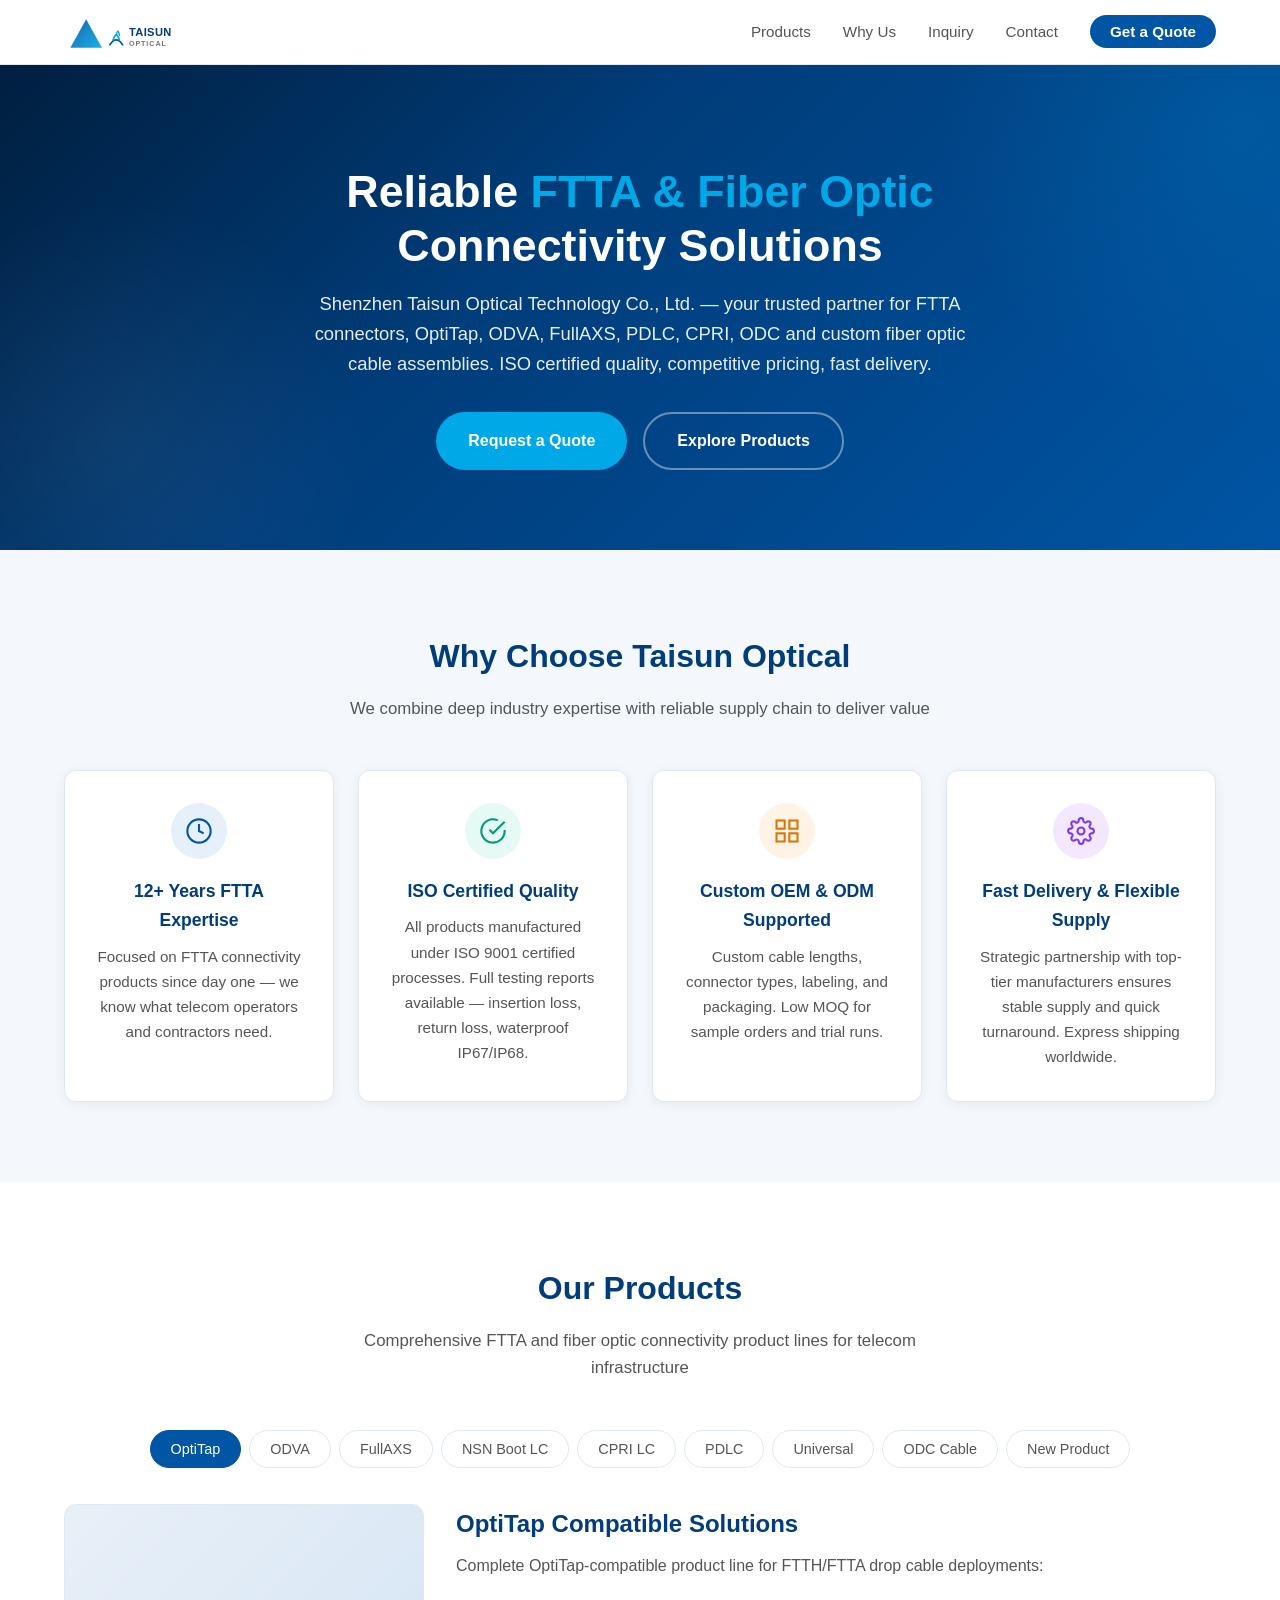
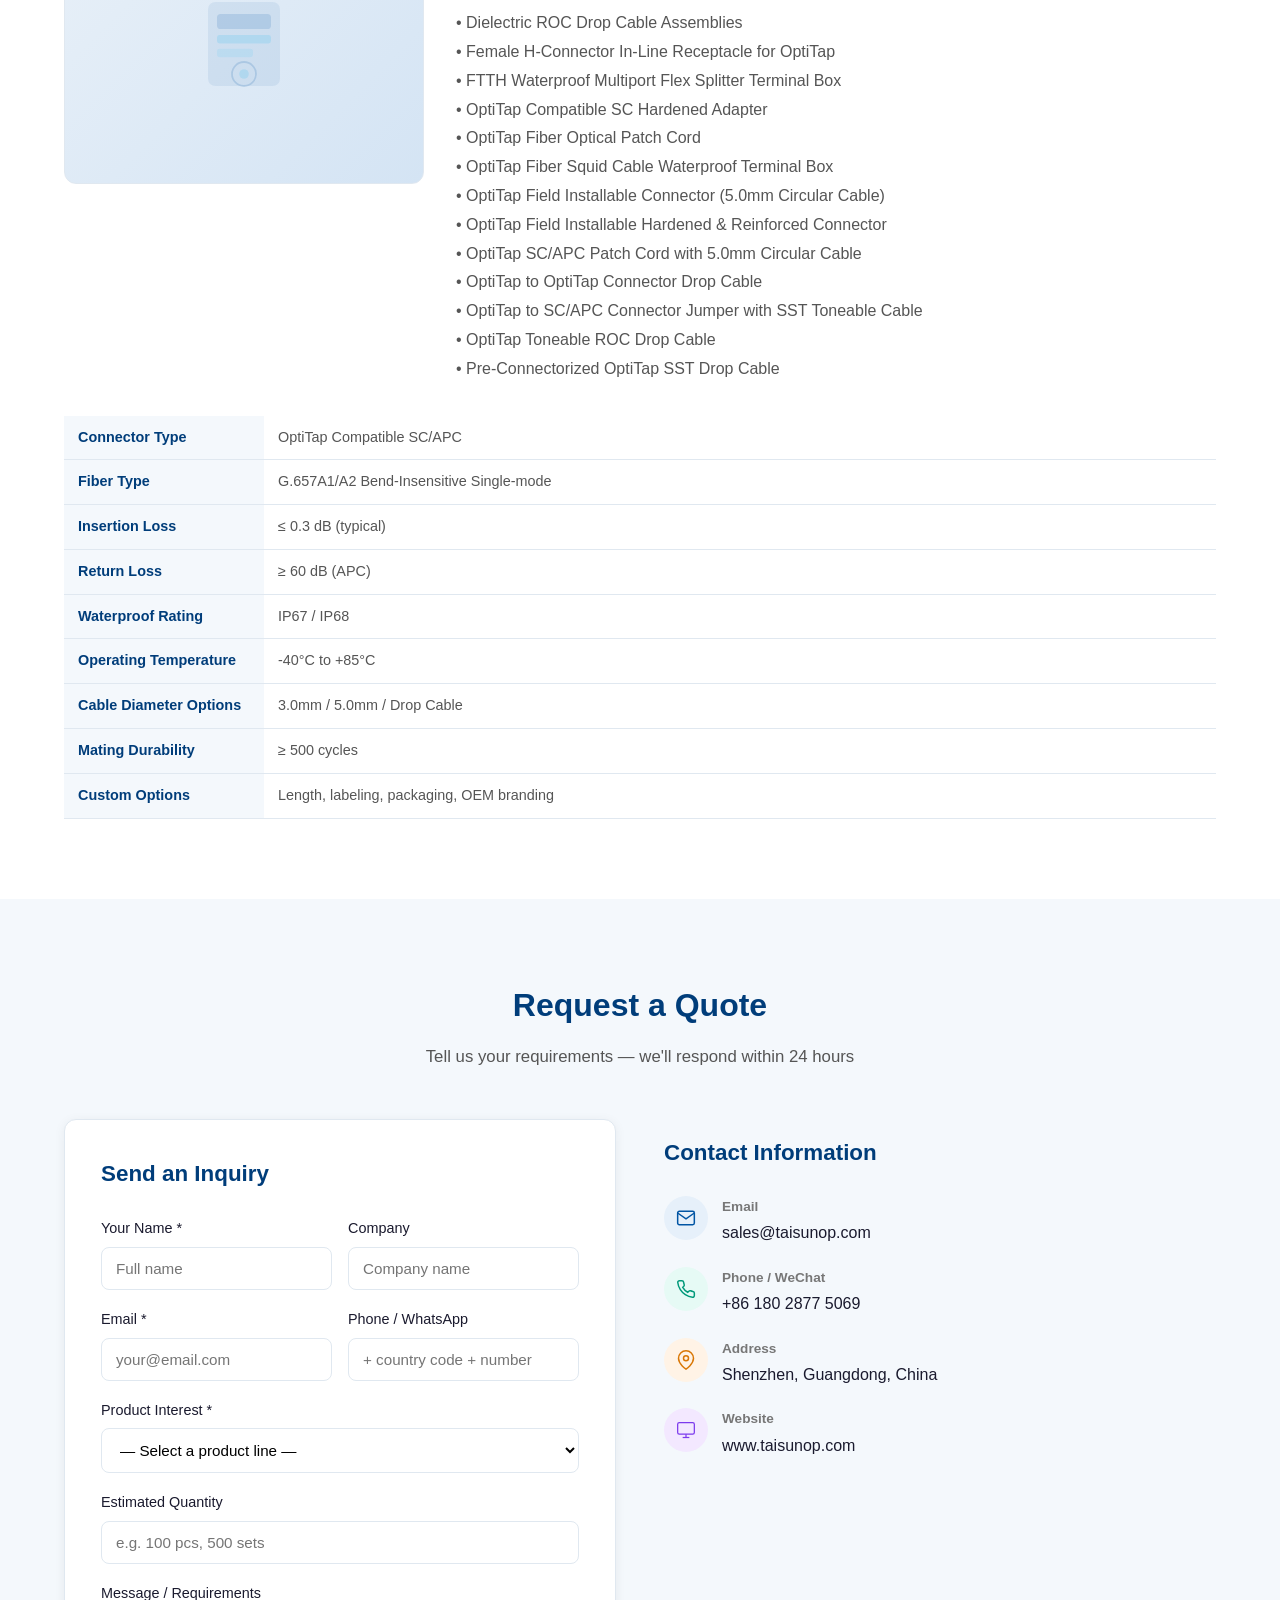
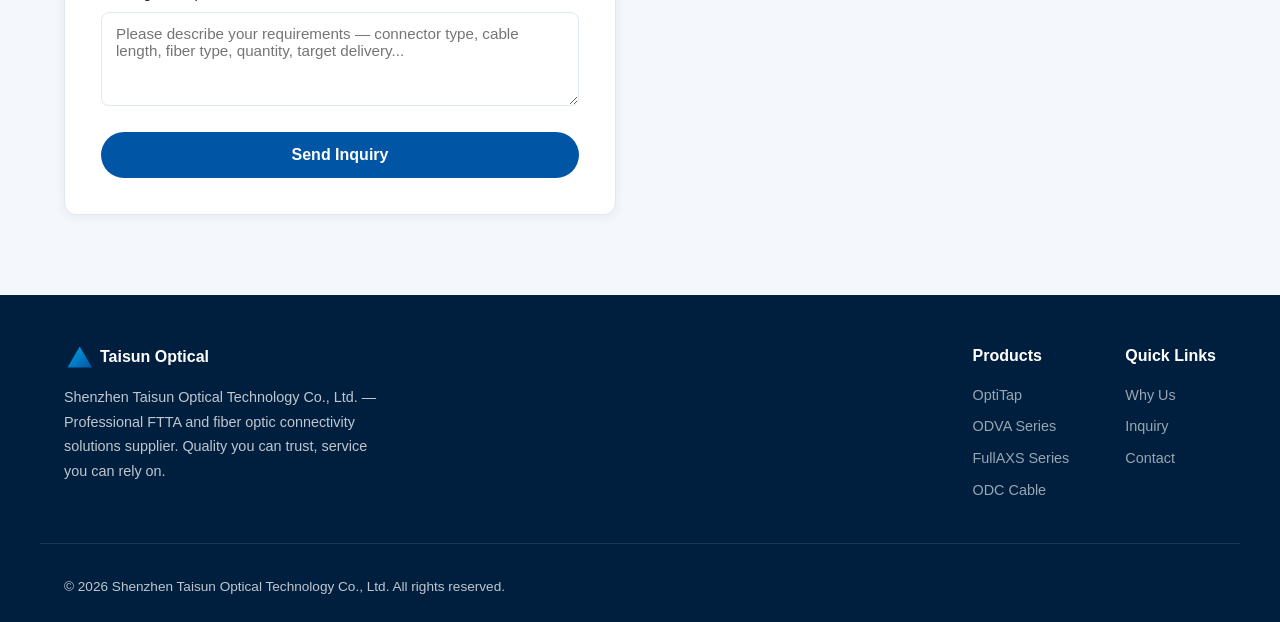
==== index.html @ 8faa6412 "Taisun Optical - FTTA fiber optic products website" ====
<!DOCTYPE html>
<html lang="en">
<head>
    <meta charset="UTF-8">
    <meta name="viewport" content="width=device-width, initial-scale=1.0">
    <title>Shenzhen Taisun Optical Technology Co., Ltd. — FTTA & Fiber Optic Connectivity Solutions</title>
    <meta name="description" content="Shenzhen Taisun Optical — Professional supplier of FTTA connectors, OptiTap, ODVA, FullAXS, PDLC, CPRI, ODC and fiber optic cable assemblies. ISO certified, custom OEM supported.">
    <meta name="keywords" content="FTTA connector, OptiTap, ODVA, FullAXS, PDLC, fiber optic patch cord, FTTA cable assembly, waterproof fiber connector">
    <link rel="icon" type="image/svg+xml" href="data:image/svg+xml,%3Csvg xmlns='http://www.w3.org/2000/svg' viewBox='0 0 32 32'%3E%3Ccircle cx='16' cy='16' r='14' fill='%230066CC'/%3E%3Cpath d='M16 6 L16 16 L24 12' stroke='white' stroke-width='2.5' fill='none' stroke-linecap='round'/%3E%3Cpath d='M16 16 L16 26 M10 22 L16 26 L22 22' stroke='white' stroke-width='2' fill='none' stroke-linecap='round' stroke-linejoin='round'/%3E%3C/svg%3E">
    <style>
        :root {
            --primary: #0055A4;
            --primary-light: #0077CC;
            --primary-dark: #003D7A;
            --accent: #00A8E8;
            --bg: #ffffff;
            --bg-light: #F4F8FC;
            --bg-card: #ffffff;
            --text: #1A1A2E;
            --text-secondary: #555;
            --text-light: #777;
            --border: #E0E8F0;
            --shadow: 0 2px 12px rgba(0,0,0,0.06);
            --shadow-lg: 0 8px 32px rgba(0,0,0,0.10);
            --radius: 12px;
            --radius-sm: 8px;
            --transition: 0.25s ease;
            --font: -apple-system, BlinkMacSystemFont, 'Segoe UI', Roboto, 'Helvetica Neue', Arial, sans-serif;
        }
        *, *::before, *::after { box-sizing: border-box; margin: 0; padding: 0; }
        html { scroll-behavior: smooth; scroll-padding-top: 72px; }
        body {
            font-family: var(--font);
            color: var(--text);
            background: var(--bg);
            line-height: 1.65;
            -webkit-font-smoothing: antialiased;
        }
        a { color: var(--primary); text-decoration: none; transition: var(--transition); }
        a:hover { color: var(--primary-light); }
        img { max-width: 100%; height: auto; display: block; }

        /* ── Container ── */
        .container { max-width: 1200px; margin: 0 auto; padding: 0 24px; }
        .section { padding: 80px 0; }
        .section-alt { background: var(--bg-light); }
        .section-title {
            font-size: 2rem; font-weight: 700; text-align: center; margin-bottom: 12px;
            color: var(--primary-dark);
        }
        .section-subtitle {
            text-align: center; color: var(--text-secondary); margin-bottom: 48px;
            font-size: 1.05rem; max-width: 640px; margin-left: auto; margin-right: auto;
        }

        /* ── Nav ── */
        nav {
            position: sticky; top: 0; z-index: 1000;
            background: rgba(255,255,255,0.95); backdrop-filter: blur(10px);
            border-bottom: 1px solid var(--border); padding: 0;
        }
        nav .container {
            display: flex; align-items: center; justify-content: space-between; height: 64px;
        }
        .nav-logo { display: flex; align-items: center; gap: 10px; font-weight: 700; font-size: 1.2rem; color: var(--primary-dark); }
        .nav-logo svg { height: 38px; width: auto; flex-shrink: 0; }
        .nav-links { display: flex; gap: 32px; list-style: none; font-weight: 500; font-size: 0.95rem; }
        .nav-links a { color: var(--text-secondary); }
        .nav-links a:hover { color: var(--primary); }
        .nav-cta {
            background: var(--primary); color: #fff !important; padding: 8px 20px;
            border-radius: 50px; font-weight: 600; transition: var(--transition);
        }
        .nav-cta:hover { background: var(--primary-light); }
        .menu-toggle { display: none; background: none; border: none; cursor: pointer; padding: 8px; }
        .menu-toggle span { display: block; width: 24px; height: 2px; background: var(--text); margin: 5px 0; transition: var(--transition); }

        /* ── Hero ── */
        .hero {
            padding: 100px 0 80px; position: relative; overflow: hidden;
            background: linear-gradient(135deg, #001F3F 0%, #003D7A 40%, #0055A4 100%);
            color: #fff; text-align: center;
        }
        .hero::before {
            content: ''; position: absolute; top: -50%; right: -20%; width: 600px; height: 600px;
            background: radial-gradient(circle, rgba(0,168,232,0.15) 0%, transparent 70%);
            border-radius: 50%;
        }
        .hero::after {
            content: ''; position: absolute; bottom: -30%; left: -10%; width: 500px; height: 500px;
            background: radial-gradient(circle, rgba(255,255,255,0.05) 0%, transparent 70%);
            border-radius: 50%;
        }
        .hero .container { position: relative; z-index: 1; }
        .hero h1 { font-size: 2.8rem; font-weight: 800; line-height: 1.2; margin-bottom: 16px; }
        .hero h1 span { color: var(--accent); }
        .hero p { font-size: 1.15rem; opacity: 0.9; max-width: 680px; margin: 0 auto 32px; }
        .hero-btns { display: flex; gap: 16px; justify-content: center; flex-wrap: wrap; }
        .btn { display: inline-flex; align-items: center; gap: 8px; padding: 14px 32px; border-radius: 50px; font-weight: 600; font-size: 1rem; transition: var(--transition); cursor: pointer; border: none; }
        .btn-primary { background: var(--accent); color: #fff; }
        .btn-primary:hover { background: #0099D6; transform: translateY(-1px); box-shadow: 0 6px 20px rgba(0,168,232,0.35); }
        .btn-outline { background: transparent; color: #fff; border: 2px solid rgba(255,255,255,0.4); }
        .btn-outline:hover { border-color: #fff; background: rgba(255,255,255,0.1); }

        /* ── Advantages ── */
        .advantages-grid {
            display: grid; grid-template-columns: repeat(auto-fit, minmax(260px, 1fr));
            gap: 24px; margin-top: 16px;
        }
        .adv-card {
            background: var(--bg-card); padding: 32px 28px; border-radius: var(--radius);
            box-shadow: var(--shadow); border: 1px solid var(--border); transition: var(--transition);
            text-align: center;
        }
        .adv-card:hover { transform: translateY(-4px); box-shadow: var(--shadow-lg); }
        .adv-icon { width: 56px; height: 56px; margin: 0 auto 18px; display: flex; align-items: center; justify-content: center; border-radius: 50%; font-size: 1.6rem; }
        .adv-card h3 { font-size: 1.1rem; margin-bottom: 8px; color: var(--primary-dark); }
        .adv-card p { color: var(--text-secondary); font-size: 0.95rem; }

        .ic-blue { background: #E6F0FA; color: var(--primary); }
        .ic-teal { background: #E6FAF5; color: #00997A; }
        .ic-orange { background: #FFF3E6; color: #D97706; }
        .ic-purple { background: #F3E8FF; color: #7C3AED; }

        /* ── Products Tabs ── */
        .product-tabs { display: flex; flex-wrap: wrap; gap: 8px; justify-content: center; margin-bottom: 36px; }
        .product-tab {
            padding: 10px 20px; border-radius: 50px; border: 1.5px solid var(--border);
            background: var(--bg); cursor: pointer; font-weight: 500; font-size: 0.9rem;
            color: var(--text-secondary); transition: var(--transition); white-space: nowrap;
        }
        .product-tab:hover { border-color: var(--primary-light); color: var(--primary); }
        .product-tab.active { background: var(--primary); color: #fff; border-color: var(--primary); }

        .product-detail { display: none; animation: fadeIn 0.35s ease; }
        .product-detail.active { display: block; }
        @keyframes fadeIn { from { opacity: 0; transform: translateY(12px); } to { opacity: 1; transform: translateY(0); } }

        .product-header { display: flex; gap: 32px; align-items: flex-start; flex-wrap: wrap; margin-bottom: 32px; }
        .product-img {
            flex: 0 0 360px; min-height: 280px; border-radius: var(--radius);
            background: linear-gradient(135deg, #E8F0F8 0%, #D4E4F4 100%);
            display: flex; align-items: center; justify-content: center;
            overflow: hidden; border: 1px solid var(--border);
        }
        .product-img svg { width: 120px; height: 120px; opacity: 0.5; }
        .product-info { flex: 1; min-width: 280px; }
        .product-info h3 { font-size: 1.5rem; color: var(--primary-dark); margin-bottom: 8px; }
        .product-info .sub-products { color: var(--text-secondary); line-height: 1.8; }

        .specs-table { width: 100%; border-collapse: collapse; margin-top: 20px; }
        .specs-table th, .specs-table td {
            text-align: left; padding: 10px 14px; border-bottom: 1px solid var(--border);
            font-size: 0.9rem;
        }
        .specs-table th { background: var(--bg-light); font-weight: 600; color: var(--primary-dark); width: 200px; }
        .specs-table td { color: var(--text-secondary); }

        /* ── Inquiry ── */
        .inquiry-wrapper {
            display: grid; grid-template-columns: 1fr 1fr; gap: 48px; align-items: start;
        }
        .inquiry-form {
            background: var(--bg-card); padding: 36px; border-radius: var(--radius);
            box-shadow: var(--shadow); border: 1px solid var(--border);
        }
        .inquiry-form h3 { font-size: 1.4rem; margin-bottom: 24px; color: var(--primary-dark); }
        .form-group { margin-bottom: 18px; }
        .form-group label { display: block; font-weight: 500; margin-bottom: 6px; color: var(--text); font-size: 0.9rem; }
        .form-group input, .form-group textarea, .form-group select {
            width: 100%; padding: 12px 14px; border: 1.5px solid var(--border); border-radius: var(--radius-sm);
            font-family: var(--font); font-size: 0.95rem; transition: var(--transition);
            background: var(--bg);
        }
        .form-group input:focus, .form-group textarea:focus, .form-group select:focus {
            outline: none; border-color: var(--primary); box-shadow: 0 0 0 3px rgba(0,85,164,0.08);
        }
        .form-row { display: grid; grid-template-columns: 1fr 1fr; gap: 16px; }
        .btn-submit {
            width: 100%; padding: 14px; background: var(--primary); color: #fff;
            border: none; border-radius: 50px; font-size: 1rem; font-weight: 600;
            cursor: pointer; transition: var(--transition);
        }
        .btn-submit:hover { background: var(--primary-light); }

        .contact-info { padding-top: 16px; }
        .contact-info h3 { font-size: 1.4rem; margin-bottom: 24px; color: var(--primary-dark); }
        .contact-item { display: flex; gap: 14px; margin-bottom: 20px; align-items: flex-start; }
        .contact-item .ci-icon {
            width: 44px; height: 44px; border-radius: 50%; display: flex; align-items: center;
            justify-content: center; flex-shrink: 0; font-size: 1.1rem;
        }
        .contact-item strong { display: block; font-size: 0.85rem; color: var(--text-light); margin-bottom: 2px; }
        .contact-item span { font-size: 1rem; color: var(--text); }

        /* ── Footer ── */
        footer {
            background: #001F3F; color: rgba(255,255,255,0.75); padding: 48px 0 24px;
            font-size: 0.9rem;
        }
        footer .container { display: flex; justify-content: space-between; flex-wrap: wrap; gap: 32px; }
        footer h4 { color: #fff; margin-bottom: 14px; font-size: 1rem; }
        footer a { color: rgba(255,255,255,0.6); }
        footer a:hover { color: #fff; }
        .footer-brand { max-width: 320px; }
        .footer-brand p { margin-top: 10px; line-height: 1.7; }
        .footer-links { display: flex; gap: 56px; flex-wrap: wrap; }
        .footer-links ul { list-style: none; }
        .footer-links li { margin-bottom: 8px; }
        .footer-bottom {
            text-align: center; padding-top: 32px; margin-top: 32px;
            border-top: 1px solid rgba(255,255,255,0.1);
            font-size: 0.85rem;
        }

        /* ── Responsive ── */
        @media (max-width: 768px) {
            .nav-links { display: none; }
            .menu-toggle { display: block; }
            .nav-links.open {
                display: flex; flex-direction: column; position: absolute; top: 64px; left: 0; right: 0;
                background: #fff; padding: 20px 24px; gap: 16px; border-bottom: 1px solid var(--border);
                box-shadow: var(--shadow-lg);
            }
            .hero h1 { font-size: 2rem; }
            .hero { padding: 72px 0 56px; }
            .product-header { flex-direction: column; }
            .product-img { flex: 0 0 200px; width: 100%; }
            .inquiry-wrapper { grid-template-columns: 1fr; }
            .form-row { grid-template-columns: 1fr; }
            .section { padding: 56px 0; }
            .section-title { font-size: 1.6rem; }
        }
    </style>
</head>
<body>

<!-- ── Navigation ── -->
<nav>
    <div class="container">
        <a href="#" class="nav-logo">
            <svg viewBox="0 0 160 48" xmlns="http://www.w3.org/2000/svg">
                <!-- Mountain peak + fiber signal -->
                <defs>
                    <linearGradient id="logoGrad" x1="0%" y1="0%" x2="100%" y2="100%">
                        <stop offset="0%" style="stop-color:#0055A4"/>
                        <stop offset="100%" style="stop-color:#00A8E8"/>
                    </linearGradient>
                </defs>
                <!-- Mountain -->
                <polygon points="8,44 28,8 48,44" fill="url(#logoGrad)" opacity="0.9"/>
                <!-- Signal arcs -->
                <path d="M58,40 Q66,28 74,40" fill="none" stroke="#0055A4" stroke-width="2.2" stroke-linecap="round"/>
                <path d="M62,34 Q66,22 70,34" fill="none" stroke="#00A8E8" stroke-width="2.2" stroke-linecap="round"/>
                <path d="M66,28 Q68,18 70,28" fill="none" stroke="#00A8E8" stroke-width="2" stroke-linecap="round"/>
                <!-- Company name -->
                <text x="82" y="29" font-family="Arial, sans-serif" font-weight="800" font-size="14" fill="#003D7A" letter-spacing="0.5">TAISUN</text>
                <text x="82" y="42" font-family="Arial, sans-serif" font-weight="600" font-size="9" fill="#777" letter-spacing="1.2">OPTICAL</text>
            </svg>
        </a>
        <ul class="nav-links" id="navLinks">
            <li><a href="#products">Products</a></li>
            <li><a href="#advantages">Why Us</a></li>
            <li><a href="#inquiry">Inquiry</a></li>
            <li><a href="#contact">Contact</a></li>
            <li><a href="#inquiry" class="nav-cta">Get a Quote</a></li>
        </ul>
        <button class="menu-toggle" onclick="document.getElementById('navLinks').classList.toggle('open')">
            <span></span><span></span><span></span>
        </button>
    </div>
</nav>

<!-- ── Hero ── -->
<section class="hero">
    <div class="container">
        <h1>Reliable <span>FTTA & Fiber Optic</span><br>Connectivity Solutions</h1>
        <p>Shenzhen Taisun Optical Technology Co., Ltd. — your trusted partner for FTTA connectors, OptiTap, ODVA, FullAXS, PDLC, CPRI, ODC and custom fiber optic cable assemblies. ISO certified quality, competitive pricing, fast delivery.</p>
        <div class="hero-btns">
            <a href="#inquiry" class="btn btn-primary">Request a Quote</a>
            <a href="#products" class="btn btn-outline">Explore Products</a>
        </div>
    </div>
</section>

<!-- ── Advantages ── -->
<section class="section section-alt" id="advantages">
    <div class="container">
        <h2 class="section-title">Why Choose Taisun Optical</h2>
        <p class="section-subtitle">We combine deep industry expertise with reliable supply chain to deliver value</p>
        <div class="advantages-grid">
            <div class="adv-card">
                <div class="adv-icon ic-blue">
                    <svg width="28" height="28" viewBox="0 0 24 24" fill="none" stroke="currentColor" stroke-width="1.8"><circle cx="12" cy="12" r="10"/><polyline points="12 6 12 12 16 14"/></svg>
                </div>
                <h3>12+ Years FTTA Expertise</h3>
                <p>Focused on FTTA connectivity products since day one — we know what telecom operators and contractors need.</p>
            </div>
            <div class="adv-card">
                <div class="adv-icon ic-teal">
                    <svg width="28" height="28" viewBox="0 0 24 24" fill="none" stroke="currentColor" stroke-width="1.8"><path d="M22 11.08V12a10 10 0 1 1-5.93-9.14"/><polyline points="22 4 12 14.01 9 11.01"/></svg>
                </div>
                <h3>ISO Certified Quality</h3>
                <p>All products manufactured under ISO 9001 certified processes. Full testing reports available — insertion loss, return loss, waterproof IP67/IP68.</p>
            </div>
            <div class="adv-card">
                <div class="adv-icon ic-orange">
                    <svg width="28" height="28" viewBox="0 0 24 24" fill="none" stroke="currentColor" stroke-width="1.8"><rect x="3" y="3" width="7" height="7"/><rect x="14" y="3" width="7" height="7"/><rect x="14" y="14" width="7" height="7"/><rect x="3" y="14" width="7" height="7"/></svg>
                </div>
                <h3>Custom OEM & ODM Supported</h3>
                <p>Custom cable lengths, connector types, labeling, and packaging. Low MOQ for sample orders and trial runs.</p>
            </div>
            <div class="adv-card">
                <div class="adv-icon ic-purple">
                    <svg width="28" height="28" viewBox="0 0 24 24" fill="none" stroke="currentColor" stroke-width="1.8"><circle cx="12" cy="12" r="3"/><path d="M19.4 15a1.65 1.65 0 0 0 .33 1.82l.06.06a2 2 0 0 1 0 2.83 2 2 0 0 1-2.83 0l-.06-.06a1.65 1.65 0 0 0-1.82-.33 1.65 1.65 0 0 0-1 1.51V21a2 2 0 0 1-2 2 2 2 0 0 1-2-2v-.09A1.65 1.65 0 0 0 9 19.4a1.65 1.65 0 0 0-1.82.33l-.06.06a2 2 0 0 1-2.83 0 2 2 0 0 1 0-2.83l.06-.06A1.65 1.65 0 0 0 4.68 15a1.65 1.65 0 0 0-1.51-1H3a2 2 0 0 1-2-2 2 2 0 0 1 2-2h.09A1.65 1.65 0 0 0 4.6 9a1.65 1.65 0 0 0-.33-1.82l-.06-.06a2 2 0 0 1 0-2.83 2 2 0 0 1 2.83 0l.06.06A1.65 1.65 0 0 0 9 4.68a1.65 1.65 0 0 0 1-1.51V3a2 2 0 0 1 2-2 2 2 0 0 1 2 2v.09a1.65 1.65 0 0 0 1 1.51 1.65 1.65 0 0 0 1.82-.33l.06-.06a2 2 0 0 1 2.83 0 2 2 0 0 1 0 2.83l-.06.06A1.65 1.65 0 0 0 19.4 9a1.65 1.65 0 0 0 1.51 1H21a2 2 0 0 1 2 2 2 2 0 0 1-2 2h-.09a1.65 1.65 0 0 0-1.51 1z"/></svg>
                </div>
                <h3>Fast Delivery & Flexible Supply</h3>
                <p>Strategic partnership with top-tier manufacturers ensures stable supply and quick turnaround. Express shipping worldwide.</p>
            </div>
        </div>
    </div>
</section>

<!-- ── Products ── -->
<section class="section" id="products">
    <div class="container">
        <h2 class="section-title">Our Products</h2>
        <p class="section-subtitle">Comprehensive FTTA and fiber optic connectivity product lines for telecom infrastructure</p>

        <!-- Tabs -->
        <div class="product-tabs" id="productTabs">
            <button class="product-tab active" data-tab="optitap">OptiTap</button>
            <button class="product-tab" data-tab="odva">ODVA</button>
            <button class="product-tab" data-tab="fullaxs">FullAXS</button>
            <button class="product-tab" data-tab="nsn">NSN Boot LC</button>
            <button class="product-tab" data-tab="cpri">CPRI LC</button>
            <button class="product-tab" data-tab="pdlc">PDLC</button>
            <button class="product-tab" data-tab="universal">Universal</button>
            <button class="product-tab" data-tab="odc">ODC Cable</button>
            <button class="product-tab" data-tab="newprod">New Product</button>
        </div>

        <!-- OptiTap -->
        <div class="product-detail active" id="tab-optitap">
            <div class="product-header">
                <div class="product-img">
                    <svg viewBox="0 0 200 200" xmlns="http://www.w3.org/2000/svg">
                        <rect x="40" y="30" width="120" height="140" rx="12" fill="#0055A4" opacity="0.15"/>
                        <rect x="55" y="50" width="90" height="25" rx="6" fill="#0055A4" opacity="0.3"/>
                        <rect x="55" y="85" width="90" height="14" rx="4" fill="#00A8E8" opacity="0.3"/>
                        <rect x="55" y="108" width="60" height="14" rx="4" fill="#00A8E8" opacity="0.2"/>
                        <circle cx="100" cy="150" r="20" fill="none" stroke="#0055A4" stroke-width="3" opacity="0.35"/>
                        <circle cx="100" cy="150" r="8" fill="#00A8E8" opacity="0.3"/>
                    </svg>
                </div>
                <div class="product-info">
                    <h3>OptiTap Compatible Solutions</h3>
                    <p class="sub-products">
                        Complete OptiTap-compatible product line for FTTH/FTTA drop cable deployments:<br><br>
                        • Dielectric ROC Drop Cable Assemblies<br>
                        • Female H-Connector In-Line Receptacle for OptiTap<br>
                        • FTTH Waterproof Multiport Flex Splitter Terminal Box<br>
                        • OptiTap Compatible SC Hardened Adapter<br>
                        • OptiTap Fiber Optical Patch Cord<br>
                        • OptiTap Fiber Squid Cable Waterproof Terminal Box<br>
                        • OptiTap Field Installable Connector (5.0mm Circular Cable)<br>
                        • OptiTap Field Installable Hardened & Reinforced Connector<br>
                        • OptiTap SC/APC Patch Cord with 5.0mm Circular Cable<br>
                        • OptiTap to OptiTap Connector Drop Cable<br>
                        • OptiTap to SC/APC Connector Jumper with SST Toneable Cable<br>
                        • OptiTap Toneable ROC Drop Cable<br>
                        • Pre-Connectorized OptiTap SST Drop Cable
                    </p>
                </div>
            </div>
            <table class="specs-table">
                <tr><th>Connector Type</th><td>OptiTap Compatible SC/APC</td></tr>
                <tr><th>Fiber Type</th><td>G.657A1/A2 Bend-Insensitive Single-mode</td></tr>
                <tr><th>Insertion Loss</th><td>≤ 0.3 dB (typical)</td></tr>
                <tr><th>Return Loss</th><td>≥ 60 dB (APC)</td></tr>
                <tr><th>Waterproof Rating</th><td>IP67 / IP68</td></tr>
                <tr><th>Operating Temperature</th><td>-40°C to +85°C</td></tr>
                <tr><th>Cable Diameter Options</th><td>3.0mm / 5.0mm / Drop Cable</td></tr>
                <tr><th>Mating Durability</th><td>≥ 500 cycles</td></tr>
                <tr><th>Custom Options</th><td>Length, labeling, packaging, OEM branding</td></tr>
            </table>
        </div>

        <!-- ODVA -->
        <div class="product-detail" id="tab-odva">
            <div class="product-header">
                <div class="product-img">
                    <svg viewBox="0 0 200 200" xmlns="http://www.w3.org/2000/svg">
                        <rect x="30" y="50" width="140" height="100" rx="10" fill="#0055A4" opacity="0.12"/>
                        <rect x="50" y="65" width="100" height="30" rx="5" fill="#0055A4" opacity="0.25"/>
                        <rect x="60" y="70" width="80" height="20" rx="3" fill="#00A8E8" opacity="0.3"/>
                        <rect x="70" y="110" width="60" height="25" rx="5" fill="#0055A4" opacity="0.2"/>
                        <circle cx="100" cy="135" r="12" fill="none" stroke="#0055A4" stroke-width="2.5" opacity="0.3"/>
                    </svg>
                </div>
                <div class="product-info">
                    <h3>ODVA Connector Series (SC / LC / MPO)</h3>
                    <p class="sub-products">
                        Rugged outdoor connectors designed for FTTA remote radio unit connections:<br><br>
                        • FTTA ODVA LC Connector Cable Assemblies<br>
                        • IP67 Waterproof ODVA-SC Fiber Optic Connector<br>
                        • ODVA MPO Fiber Optic Cable
                    </p>
                </div>
            </div>
            <table class="specs-table">
                <tr><th>Connector Interface</th><td>ODVA Standard (LC / SC / MPO)</td></tr>
                <tr><th>Fiber Mode</th><td>Single-mode (SM) / Multi-mode (MM)</td></tr>
                <tr><th>Insertion Loss</th><td>≤ 0.35 dB (SM), ≤ 0.25 dB (MM typical)</td></tr>
                <tr><th>Return Loss</th><td>≥ 50 dB (UPC), ≥ 60 dB (APC)</td></tr>
                <tr><th>Waterproof Rating</th><td>IP67</td></tr>
                <tr><th>Operating Temperature</th><td>-40°C to +85°C</td></tr>
                <tr><th>Mating Durability</th><td>≥ 500 cycles</td></tr>
                <tr><th>Cable Type</th><td>Outdoor armored / LSZH jacket</td></tr>
                <tr><th>Application</th><td>FTTA RRU-BBU fiber links, tower-mounted equipment</td></tr>
            </table>
        </div>

        <!-- FullAXS -->
        <div class="product-detail" id="tab-fullaxs">
            <div class="product-header">
                <div class="product-img">
                    <svg viewBox="0 0 200 200" xmlns="http://www.w3.org/2000/svg">
                        <rect x="35" y="40" width="130" height="120" rx="14" fill="#0077CC" opacity="0.1"/>
                        <path d="M50 160 L50 120 Q50 80 100 60 Q150 80 150 120 L150 160" fill="none" stroke="#0055A4" stroke-width="3" opacity="0.25"/>
                        <rect x="60" y="55" width="80" height="30" rx="6" fill="#0055A4" opacity="0.2"/>
                        <rect x="70" y="90" width="60" height="40" rx="5" fill="#00A8E8" opacity="0.25"/>
                    </svg>
                </div>
                <div class="product-info">
                    <h3>FullAXS Connector Series (SC / LC / MPO)</h3>
                    <p class="sub-products">
                        Weatherproof connector solutions with bayonet locking for quick field installation:<br><br>
                        • IP-FX FullAXS Connector Cable Assemblies<br>
                        • New Style Waterproof FullAXS Connector Cable Assemblies
                    </p>
                </div>
            </div>
            <table class="specs-table">
                <tr><th>Connector Type</th><td>FullAXS (SC / LC / MPO compatible)</td></tr>
                <tr><th>Locking Mechanism</th><td>Bayonet-style quick lock</td></tr>
                <tr><th>Waterproof Rating</th><td>IP67</td></tr>
                <tr><th>Insertion Loss</th><td>≤ 0.35 dB</td></tr>
                <tr><th>Return Loss</th><td>≥ 50 dB (UPC) / ≥ 60 dB (APC)</td></tr>
                <tr><th>Operating Temperature</th><td>-40°C to +85°C</td></tr>
                <tr><th>Salt Mist Resistance</th><td>≥ 96 hours (IEC 61300-2-26)</td></tr>
                <tr><th>Applications</th><td>Outdoor FTTA, 4G/5G base stations, harsh environment</td></tr>
            </table>
        </div>

        <!-- NSN Boot Duplex LC -->
        <div class="product-detail" id="tab-nsn">
            <div class="product-header">
                <div class="product-img">
                    <svg viewBox="0 0 200 200" xmlns="http://www.w3.org/2000/svg">
                        <rect x="30" y="60" width="140" height="80" rx="10" fill="#0055A4" opacity="0.08"/>
                        <rect x="50" y="75" width="45" height="20" rx="4" fill="#0055A4" opacity="0.25"/>
                        <rect x="105" y="75" width="45" height="20" rx="4" fill="#0055A4" opacity="0.25"/>
                        <rect x="60" y="110" width="80" height="15" rx="4" fill="#00A8E8" opacity="0.2"/>
                        <path d="M50 95 Q50 110 60 120" fill="none" stroke="#0055A4" stroke-width="2" opacity="0.2"/>
                        <path d="M150 95 Q150 110 140 120" fill="none" stroke="#0055A4" stroke-width="2" opacity="0.2"/>
                    </svg>
                </div>
                <div class="product-info">
                    <h3>NSN Boot Duplex LC Patch Cable</h3>
                    <p class="sub-products">
                        NSN-compatible duplex LC patch cables with specialized boot design for high-density patching environments.
                    </p>
                </div>
            </div>
            <table class="specs-table">
                <tr><th>Connector Type</th><td>Duplex LC/UPC or LC/APC with NSN Boot</td></tr>
                <tr><th>Fiber Mode</th><td>Single-mode G.657.A2</td></tr>
                <tr><th>Insertion Loss</th><td>≤ 0.3 dB</td></tr>
                <tr><th>Return Loss</th><td>≥ 50 dB (UPC) / ≥ 60 dB (APC)</td></tr>
                <tr><th>Cable Diameter</th><td>2.0mm / 3.0mm</td></tr>
                <tr><th>Boot Type</th><td>NSN-style angled boot for easy routing</td></tr>
                <tr><th>Applications</th><td>High-density patch panels, data center, NSN equipment</td></tr>
            </table>
        </div>

        <!-- CPRI LC -->
        <div class="product-detail" id="tab-cpri">
            <div class="product-header">
                <div class="product-img">
                    <svg viewBox="0 0 200 200" xmlns="http://www.w3.org/2000/svg">
                        <rect x="25" y="45" width="150" height="110" rx="12" fill="#0055A4" opacity="0.1"/>
                        <rect x="45" y="65" width="50" height="24" rx="5" fill="#0055A4" opacity="0.22"/>
                        <rect x="105" y="65" width="50" height="24" rx="5" fill="#0055A4" opacity="0.22"/>
                        <rect x="60" y="105" width="80" height="30" rx="5" fill="#00A8E8" opacity="0.2"/>
                        <path d="M95 89 L95 105" stroke="#0055A4" stroke-width="2" opacity="0.2"/>
                        <path d="M105 89 L105 105" stroke="#0055A4" stroke-width="2" opacity="0.2"/>
                    </svg>
                </div>
                <div class="product-info">
                    <h3>CPRI LC Cable Assemblies</h3>
                    <p class="sub-products">
                        FTTA CPRI cable assemblies for base station fiber connections between BBU and RRU, supporting CPRI protocol up to 10.1 Gbps.
                    </p>
                </div>
            </div>
            <table class="specs-table">
                <tr><th>Connector Type</th><td>Duplex LC/UPC</td></tr>
                <tr><th>Fiber Type</th><td>Single-mode G.657.A2</td></tr>
                <tr><th>Insertion Loss</th><td>≤ 0.35 dB</td></tr>
                <tr><th>Return Loss</th><td>≥ 50 dB</td></tr>
                <tr><th>Waterproof Rating</th><td>Optional IP67 boot</td></tr>
                <tr><th>Cable Construction</th><td>Armored or LSZH outdoor jacket</td></tr>
                <tr><th>Application</th><td>4G/5G CPRI links, BBU-RRU interconnection</td></tr>
            </table>
        </div>

        <!-- PDLC -->
        <div class="product-detail" id="tab-pdlc">
            <div class="product-header">
                <div class="product-img">
                    <svg viewBox="0 0 200 200" xmlns="http://www.w3.org/2000/svg">
                        <rect x="40" y="55" width="120" height="90" rx="8" fill="#0055A4" opacity="0.1"/>
                        <rect x="55" y="65" width="90" height="30" rx="5" fill="#0055A4" opacity="0.2"/>
                        <rect x="65" y="70" width="70" height="20" rx="3" fill="#00A8E8" opacity="0.25"/>
                        <rect x="70" y="110" width="60" height="22" rx="5" fill="#0055A4" opacity="0.18"/>
                    </svg>
                </div>
                <div class="product-info">
                    <h3>PDLC Cable Assemblies</h3>
                    <p class="sub-products">
                        Push-pull PDLC connectors for high-density fiber management — ideal for data centers and telecom cabinets.
                    </p>
                </div>
            </div>
            <table class="specs-table">
                <tr><th>Connector Type</th><td>PDLC Push-Pull LC Duplex</td></tr>
                <tr><th>Fiber Type</th><td>Single-mode (SM) / Multi-mode (MM)</td></tr>
                <tr><th>Insertion Loss</th><td>≤ 0.3 dB</td></tr>
                <tr><th>Return Loss</th><td>≥ 50 dB (UPC)</td></tr>
                <tr><th>Polarity</th><td>A-B / A-A (configurable)</td></tr>
                <tr><th>Cable Options</th><td>1.6mm / 2.0mm simplex, 2.0mm duplex</td></tr>
                <tr><th>Applications</th><td>High-density patching, data center, FTTx</td></tr>
            </table>
        </div>

        <!-- Universal Connector -->
        <div class="product-detail" id="tab-universal">
            <div class="product-header">
                <div class="product-img">
                    <svg viewBox="0 0 200 200" xmlns="http://www.w3.org/2000/svg">
                        <rect x="50" y="40" width="100" height="120" rx="10" fill="#0055A4" opacity="0.08"/>
                        <rect x="65" y="55" width="70" height="25" rx="5" fill="#0055A4" opacity="0.2"/>
                        <rect x="70" y="90" width="60" height="15" rx="4" fill="#00A8E8" opacity="0.18"/>
                        <rect x="70" y="115" width="60" height="15" rx="4" fill="#00A8E8" opacity="0.12"/>
                        <circle cx="100" cy="145" r="14" fill="none" stroke="#0055A4" stroke-width="2" opacity="0.2"/>
                    </svg>
                </div>
                <div class="product-info">
                    <h3>Universal TW Connector</h3>
                    <p class="sub-products">
                        Universal TW Connector for Huawei Mini SC Adapter and OPT Adapter — cross-compatible solution for telecom equipment.
                    </p>
                </div>
            </div>
            <table class="specs-table">
                <tr><th>Connector Type</th><td>Universal TW (Mini SC / OPT compatible)</td></tr>
                <tr><th>Compatibility</th><td>Huawei Mini SC adapter, OPT adapter</td></tr>
                <tr><th>Fiber Type</th><td>Single-mode G.657.A2</td></tr>
                <tr><th>Insertion Loss</th><td>≤ 0.35 dB</td></tr>
                <tr><th>Return Loss</th><td>≥ 60 dB (APC)</td></tr>
                <tr><th>Waterproof Rating</th><td>IP67</td></tr>
                <tr><th>Applications</th><td>Huawei equipment, universal adapter panels</td></tr>
            </table>
        </div>

        <!-- ODC Cable -->
        <div class="product-detail" id="tab-odc">
            <div class="product-header">
                <div class="product-img">
                    <svg viewBox="0 0 200 200" xmlns="http://www.w3.org/2000/svg">
                        <rect x="30" y="40" width="140" height="120" rx="10" fill="#0055A4" opacity="0.1"/>
                        <rect x="50" y="60" width="100" height="35" rx="6" fill="#0055A4" opacity="0.2"/>
                        <rect x="60" y="65" width="80" height="25" rx="4" fill="#00A8E8" opacity="0.25"/>
                        <rect x="65" y="110" width="70" height="30" rx="6" fill="#0055A4" opacity="0.15"/>
                    </svg>
                </div>
                <div class="product-info">
                    <h3>FTTA Waterproof ODC Connector Cable Assemblies</h3>
                    <p class="sub-products">
                        Outdoor ODC connectors designed for harsh environment FTTA applications — rugged, reliable, field-proven.
                    </p>
                </div>
            </div>
            <table class="specs-table">
                <tr><th>Connector Type</th><td>ODC (Outdoor connector)</td></tr>
                <tr><th>Fiber Count</th><td>2 / 4 / 8 fibers</td></tr>
                <tr><th>Insertion Loss</th><td>≤ 0.35 dB</td></tr>
                <tr><th>Return Loss</th><td>≥ 50 dB (UPC) / ≥ 60 dB (APC)</td></tr>
                <tr><th>Waterproof Rating</th><td>IP68</td></tr>
                <tr><th>Operating Temperature</th><td>-40°C to +85°C</td></tr>
                <tr><th>Mating Durability</th><td>≥ 500 cycles</td></tr>
                <tr><th>Applications</th><td>FTTA, outdoor telecom, military, industrial</td></tr>
            </table>
        </div>

        <!-- New Product -->
        <div class="product-detail" id="tab-newprod" style="border-left: 3px solid #00A8E8;">
            <div class="product-header">
                <div class="product-img" style="background: linear-gradient(135deg, #E6F5FC 0%, #CCEDFA 100%);">
                    <svg viewBox="0 0 200 200" xmlns="http://www.w3.org/2000/svg">
                        <rect x="35" y="30" width="130" height="140" rx="14" fill="none" stroke="#00A8E8" stroke-width="2" opacity="0.3"/>
                        <rect x="55" y="55" width="90" height="35" rx="6" fill="#00A8E8" opacity="0.2"/>
                        <rect x="65" y="60" width="70" height="25" rx="4" fill="#0077CC" opacity="0.25"/>
                        <rect x="60" y="110" width="80" height="18" rx="5" fill="#00A8E8" opacity="0.15"/>
                        <text x="100" y="80" text-anchor="middle" font-family="Arial" font-weight="800" font-size="14" fill="#0055A4" opacity="0.5">NEW</text>
                    </svg>
                </div>
                <div class="product-info">
                    <h3 style="display:flex;align-items:center;gap:10px;">
                        FullAXS-PDLC18 Simplex Patch Cord
                        <span style="background:#00A8E8;color:#fff;font-size:0.7rem;padding:3px 10px;border-radius:50px;font-weight:600;">NEW</span>
                    </h3>
                    <p class="sub-products">
                        FullAXS extension to PDLC18 simplex version, single mode A2 fiber, Ø4.8mm with aramid riser cable. Ideal for FTTA remote radio unit connections requiring extended reach.
                    </p>
                </div>
            </div>
            <table class="specs-table">
                <tr><th>Connector A</th><td>FullAXS (outdoor, IP67)</td></tr>
                <tr><th>Connector B</th><td>PDLC18 (simplex)</td></tr>
                <tr><th>Fiber Type</th><td>Single-mode G.657.A2</td></tr>
                <tr><th>Cable Type</th><td>Ø4.8mm outdoor cable with aramid riser</td></tr>
                <tr><th>Insertion Loss</th><td>≤ 0.35 dB</td></tr>
                <tr><th>Return Loss</th><td>≥ 60 dB (APC)</td></tr>
                <tr><th>Waterproof Rating</th><td>IP67 (FullAXS end)</td></tr>
                <tr><th>Applications</th><td>FTTA RRU connections, extended reach scenarios</td></tr>
            </table>
        </div>
    </div>
</section>

<!-- ── Inquiry ── -->
<section class="section section-alt" id="inquiry">
    <div class="container">
        <h2 class="section-title">Request a Quote</h2>
        <p class="section-subtitle">Tell us your requirements — we'll respond within 24 hours</p>

        <div class="inquiry-wrapper">
            <form class="inquiry-form" id="inquiryForm" action="https://formspree.io/f/meoeykzp" method="POST">
                <h3>Send an Inquiry</h3>
                <div class="form-row">
                    <div class="form-group">
                        <label for="name">Your Name *</label>
                        <input type="text" id="name" name="name" required placeholder="Full name">
                    </div>
                    <div class="form-group">
                        <label for="company">Company</label>
                        <input type="text" id="company" name="company" placeholder="Company name">
                    </div>
                </div>
                <div class="form-row">
                    <div class="form-group">
                        <label for="email">Email *</label>
                        <input type="email" id="email" name="email" required placeholder="your@email.com">
                    </div>
                    <div class="form-group">
                        <label for="phone">Phone / WhatsApp</label>
                        <input type="text" id="phone" name="phone" placeholder="+ country code + number">
                    </div>
                </div>
                <div class="form-group">
                    <label for="product">Product Interest *</label>
                    <select id="product" name="product" required>
                        <option value="">— Select a product line —</option>
                        <option value="OptiTap">OptiTap Compatible Solutions</option>
                        <option value="ODVA">ODVA Connector Series</option>
                        <option value="FullAXS">FullAXS Connector Series</option>
                        <option value="NSN Boot LC">NSN Boot Duplex LC</option>
                        <option value="CPRI LC">CPRI LC Cable Assemblies</option>
                        <option value="PDLC">PDLC Cable Assemblies</option>
                        <option value="Universal">Universal TW Connector</option>
                        <option value="ODC">ODC Cable Assemblies</option>
                        <option value="FullAXS-PDLC18">FullAXS-PDLC18 (New)</option>
                        <option value="Custom">Custom / Other</option>
                    </select>
                </div>
                <div class="form-group">
                    <label for="quantity">Estimated Quantity</label>
                    <input type="text" id="quantity" name="quantity" placeholder="e.g. 100 pcs, 500 sets">
                </div>
                <div class="form-group">
                    <label for="message">Message / Requirements</label>
                    <textarea id="message" name="message" rows="4" placeholder="Please describe your requirements — connector type, cable length, fiber type, quantity, target delivery..."></textarea>
                </div>
                <button type="submit" class="btn-submit">Send Inquiry</button>
            </form>

            <div class="contact-info" id="contact">
                <h3>Contact Information</h3>
                <div class="contact-item">
                    <div class="ci-icon ic-blue">
                        <svg width="20" height="20" viewBox="0 0 24 24" fill="none" stroke="currentColor" stroke-width="1.8"><path d="M4 4h16c1.1 0 2 .9 2 2v12c0 1.1-.9 2-2 2H4c-1.1 0-2-.9-2-2V6c0-1.1.9-2 2-2z"/><polyline points="22,6 12,13 2,6"/></svg>
                    </div>
                    <div>
                        <strong>Email</strong>
                        <span>sales@taisunop.com</span>
                    </div>
                </div>
                <div class="contact-item">
                    <div class="ci-icon ic-teal">
                        <svg width="20" height="20" viewBox="0 0 24 24" fill="none" stroke="currentColor" stroke-width="1.8"><path d="M22 16.92v3a2 2 0 0 1-2.18 2 19.79 19.79 0 0 1-8.63-3.07 19.5 19.5 0 0 1-6-6 19.79 19.79 0 0 1-3.07-8.67A2 2 0 0 1 4.11 2h3a2 2 0 0 1 2 1.72 12.84 12.84 0 0 0 .7 2.81 2 2 0 0 1-.45 2.11L8.09 9.91a16 16 0 0 0 6 6l1.27-1.27a2 2 0 0 1 2.11-.45 12.84 12.84 0 0 0 2.81.7A2 2 0 0 1 22 16.92z"/></svg>
                    </div>
                    <div>
                        <strong>Phone / WeChat</strong>
                        <span>+86 180 2877 5069</span>
                    </div>
                </div>
                <div class="contact-item">
                    <div class="ci-icon ic-orange">
                        <svg width="20" height="20" viewBox="0 0 24 24" fill="none" stroke="currentColor" stroke-width="1.8"><path d="M21 10c0 7-9 13-9 13s-9-6-9-13a9 9 0 0 1 18 0z"/><circle cx="12" cy="10" r="3"/></svg>
                    </div>
                    <div>
                        <strong>Address</strong>
                        <span>Shenzhen, Guangdong, China</span>
                    </div>
                </div>
                <div class="contact-item">
                    <div class="ci-icon ic-purple">
                        <svg width="20" height="20" viewBox="0 0 24 24" fill="none" stroke="currentColor" stroke-width="1.5"><rect x="2" y="3" width="20" height="14" rx="2" ry="2"/><line x1="8" y1="21" x2="16" y2="21"/><line x1="12" y1="17" x2="12" y2="21"/></svg>
                    </div>
                    <div>
                        <strong>Website</strong>
                        <span>www.taisunop.com</span>
                    </div>
                </div>
            </div>
        </div>
    </div>
</section>

<!-- ── Footer ── -->
<footer>
    <div class="container">
        <div class="footer-brand">
            <h4 style="display:flex;align-items:center;gap:8px;">
                <svg viewBox="0 0 32 32" width="28" height="28" xmlns="http://www.w3.org/2000/svg">
                    <polygon points="4,28 18,4 32,28" fill="url(#flg)"/>
                    <defs><linearGradient id="flg" x1="0%" y1="0%" x2="100%" y2="100%"><stop offset="0%" stop-color="#00A8E8"/><stop offset="100%" stop-color="#0055A4"/></linearGradient></defs>
                </svg>
                Taisun Optical
            </h4>
            <p>Shenzhen Taisun Optical Technology Co., Ltd. — Professional FTTA and fiber optic connectivity solutions supplier. Quality you can trust, service you can rely on.</p>
        </div>
        <div class="footer-links">
            <div>
                <h4>Products</h4>
                <ul>
                    <li><a href="#products" onclick="document.querySelector('[data-tab=optitap]').click()">OptiTap</a></li>
                    <li><a href="#products" onclick="document.querySelector('[data-tab=odva]').click()">ODVA Series</a></li>
                    <li><a href="#products" onclick="document.querySelector('[data-tab=fullaxs]').click()">FullAXS Series</a></li>
                    <li><a href="#products" onclick="document.querySelector('[data-tab=odc]').click()">ODC Cable</a></li>
                </ul>
            </div>
            <div>
                <h4>Quick Links</h4>
                <ul>
                    <li><a href="#advantages">Why Us</a></li>
                    <li><a href="#inquiry">Inquiry</a></li>
                    <li><a href="#contact">Contact</a></li>
                </ul>
            </div>
        </div>
    </div>
    <div class="footer-bottom container">
        &copy; 2026 Shenzhen Taisun Optical Technology Co., Ltd. All rights reserved.
    </div>
</footer>

<!-- ── Product Tab JS ── -->
<script>
(function() {
    const tabs = document.querySelectorAll('.product-tab');
    const details = document.querySelectorAll('.product-detail');

    tabs.forEach(tab => {
        tab.addEventListener('click', () => {
            const target = tab.dataset.tab;
            // Update tabs
            tabs.forEach(t => t.classList.remove('active'));
            tab.classList.add('active');
            // Update content
            details.forEach(d => d.classList.remove('active'));
            const detail = document.getElementById('tab-' + target);
            if (detail) detail.classList.add('active');
            // Scroll to products if on mobile
            if (window.innerWidth < 768) {
                document.getElementById('products').scrollIntoView({ behavior: 'smooth' });
            }
        });
    });

    // Form submission handling
    const form = document.getElementById('inquiryForm');
    form.addEventListener('submit', function(e) {
        // Formspree will handle it, but let's add a nice touch
        // If Formspree endpoint not configured, fall back to mailto:
        const formspreeEndpoint = 'https://formspree.io/f/meoeykzp';
        if (formspreeEndpoint.includes('YOUR_FORM_ID')) {
            e.preventDefault();
            const name = document.getElementById('name').value;
            const email = document.getElementById('email').value;
            const product = document.getElementById('product').value;
            const message = document.getElementById('message').value;
            const phone = document.getElementById('phone').value;
            const quantity = document.getElementById('quantity').value;
            const company = document.getElementById('company').value;

            const subject = encodeURIComponent('Inquiry: ' + product + ' - from ' + name);
            const body = encodeURIComponent(
                'Name: ' + name + '\n' +
                'Company: ' + company + '\n' +
                'Email: ' + email + '\n' +
                'Phone: ' + phone + '\n' +
                'Product: ' + product + '\n' +
                'Quantity: ' + quantity + '\n\n' +
                'Message:\n' + message
            );
            window.location.href = 'mailto:sales@taisunop.com?subject=' + subject + '&body=' + body;
        }
    });

    // Smooth scroll for anchor links
    document.querySelectorAll('a[href^="#"]').forEach(anchor => {
        anchor.addEventListener('click', function(e) {
            const href = this.getAttribute('href');
            if (href === '#') return;
            const target = document.querySelector(href);
            if (target) {
                e.preventDefault();
                target.scrollIntoView({ behavior: 'smooth' });
            }
        });
    });
})();
</script>

</body>
</html>
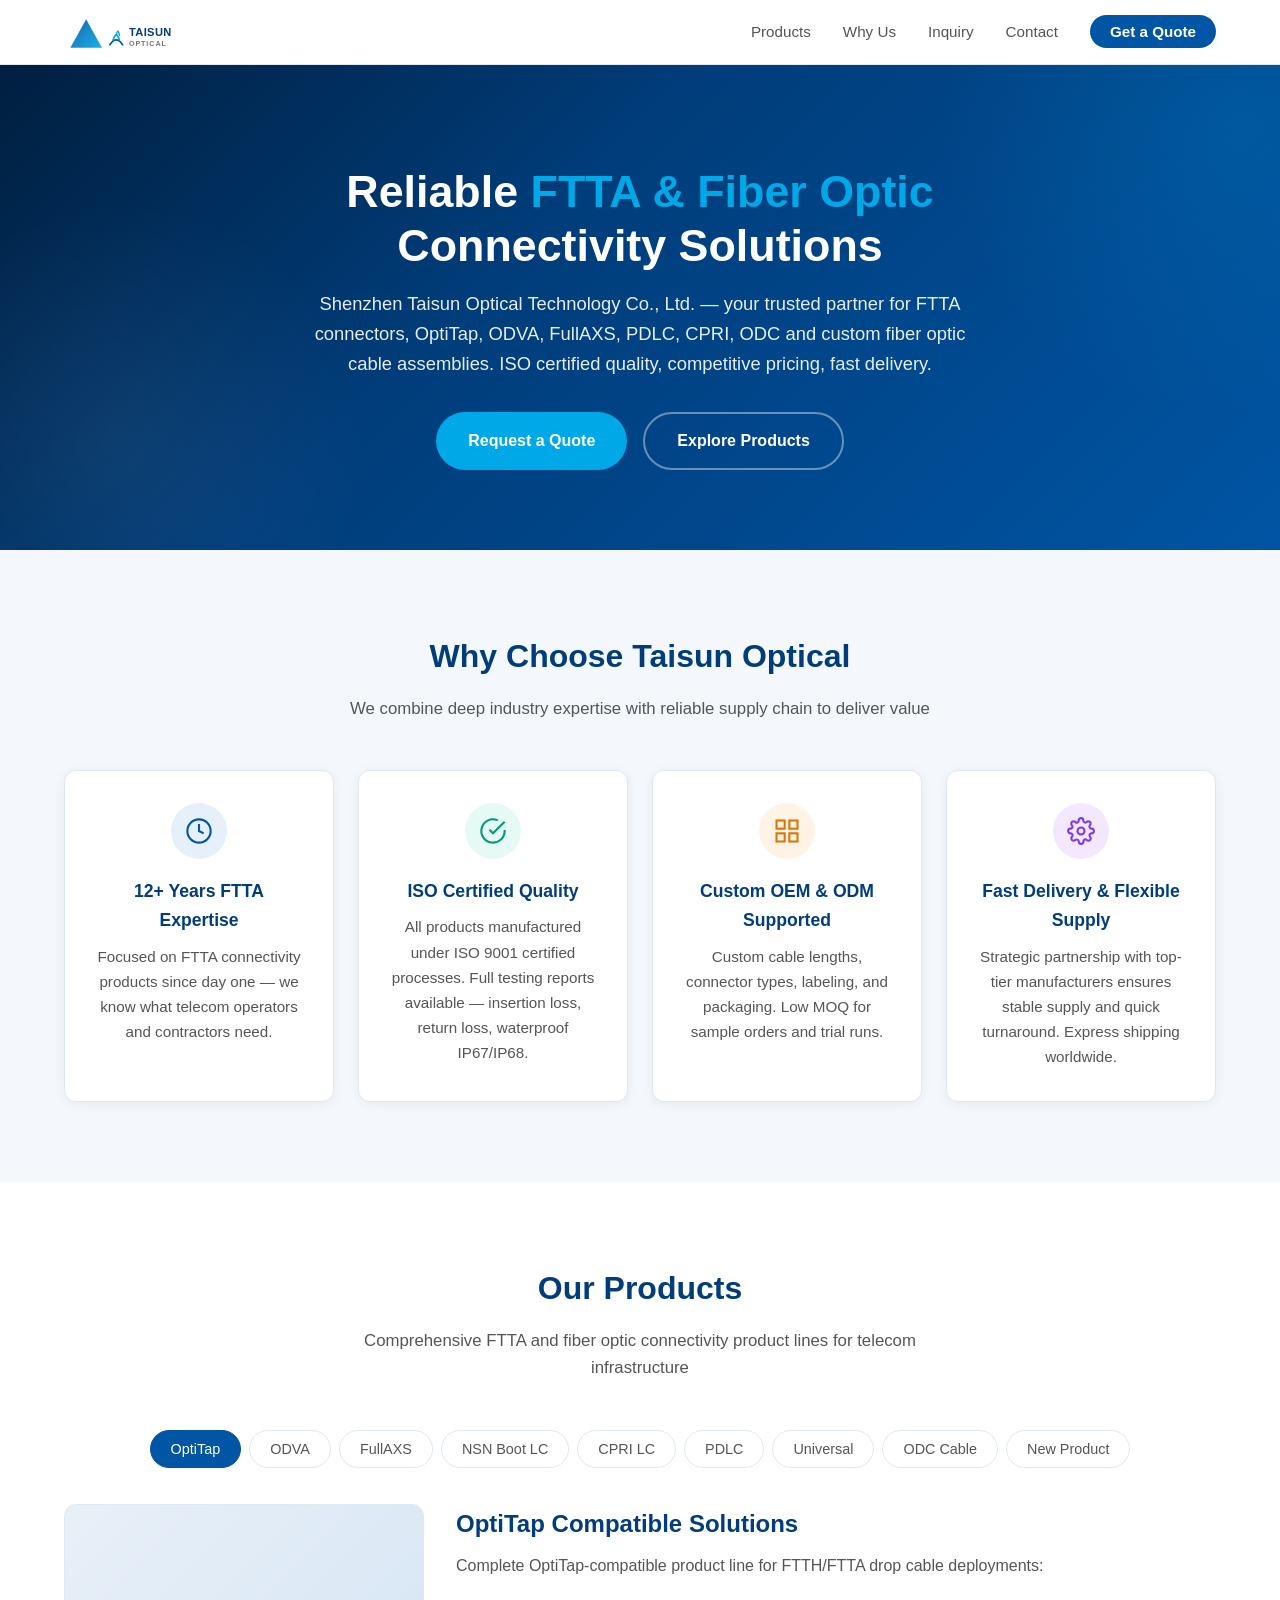
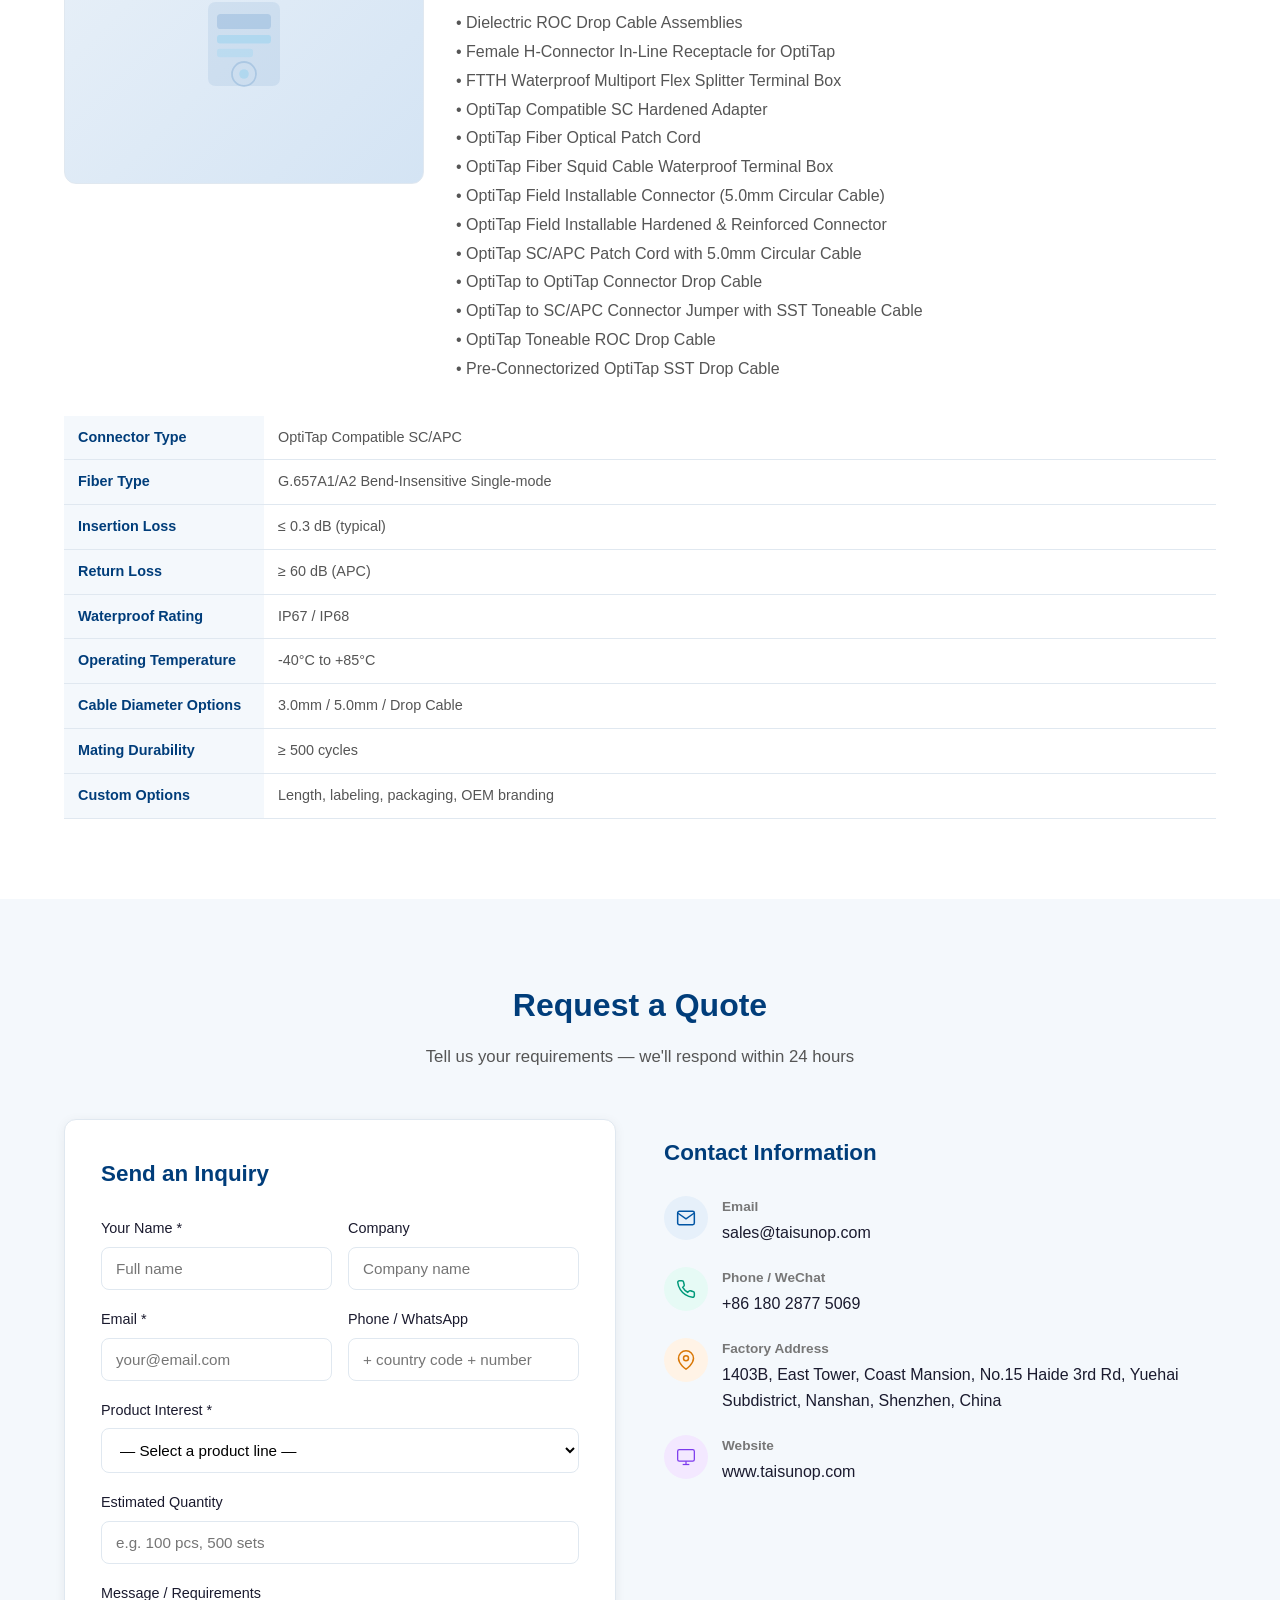
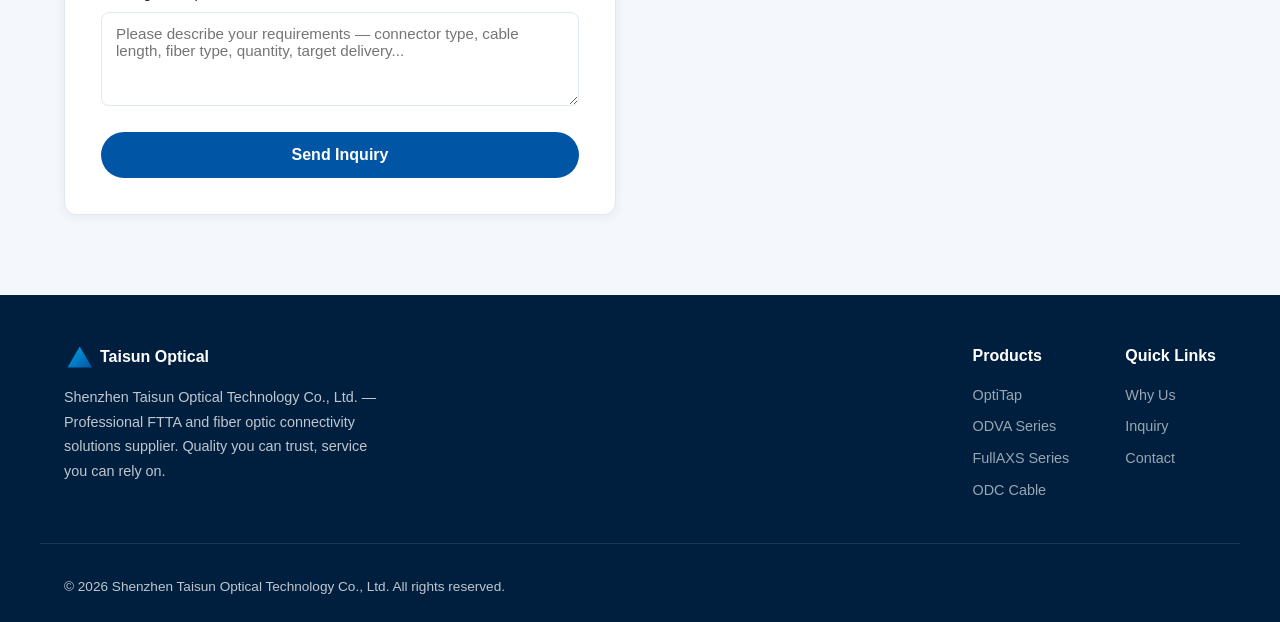
==== commit a2546445: "Update factory address" ====
--- a/index.html
+++ b/index.html
@@ -721,8 +721,8 @@
                         <svg width="20" height="20" viewBox="0 0 24 24" fill="none" stroke="currentColor" stroke-width="1.8"><path d="M21 10c0 7-9 13-9 13s-9-6-9-13a9 9 0 0 1 18 0z"/><circle cx="12" cy="10" r="3"/></svg>
                     </div>
                     <div>
-                        <strong>Address</strong>
-                        <span>Shenzhen, Guangdong, China</span>
+                        <strong>Factory Address</strong>
+                        <span>1403B, East Tower, Coast Mansion, No.15 Haide 3rd Rd, Yuehai Subdistrict, Nanshan, Shenzhen, China</span>
                     </div>
                 </div>
                 <div class="contact-item">
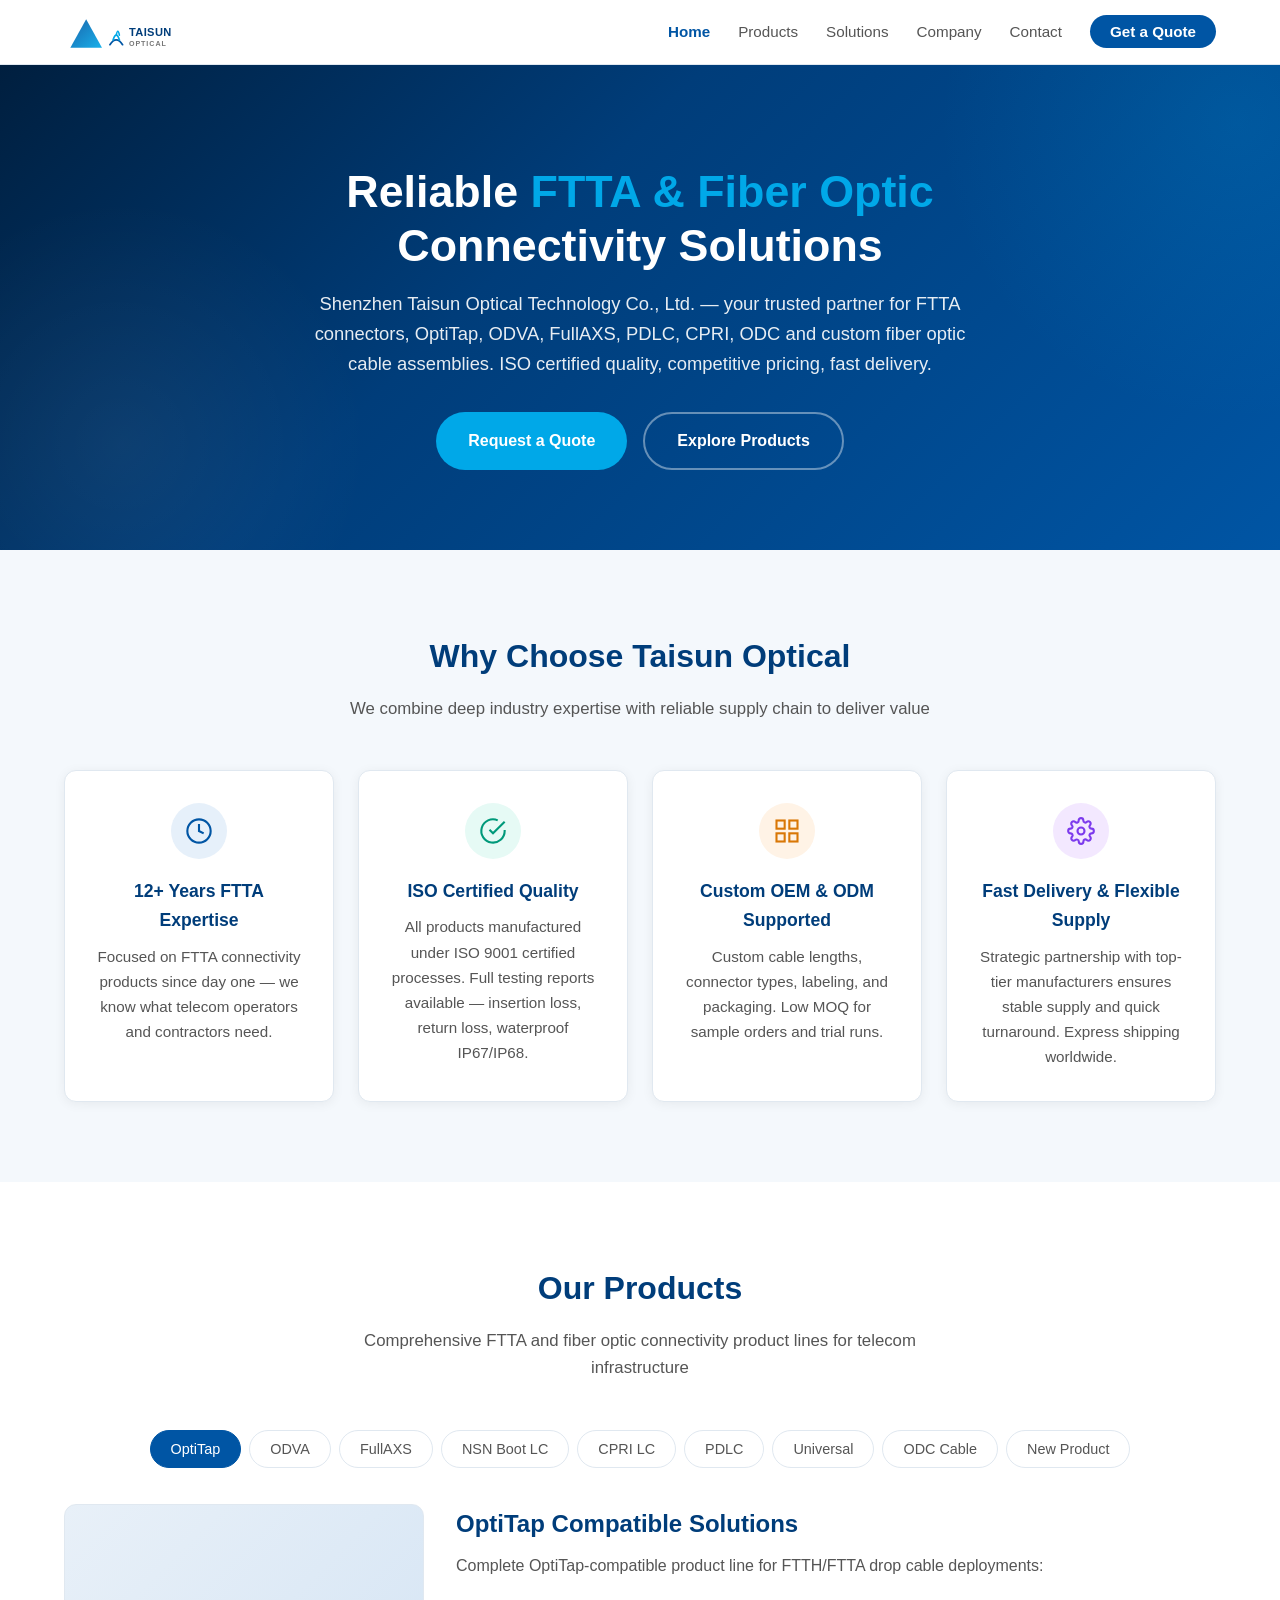
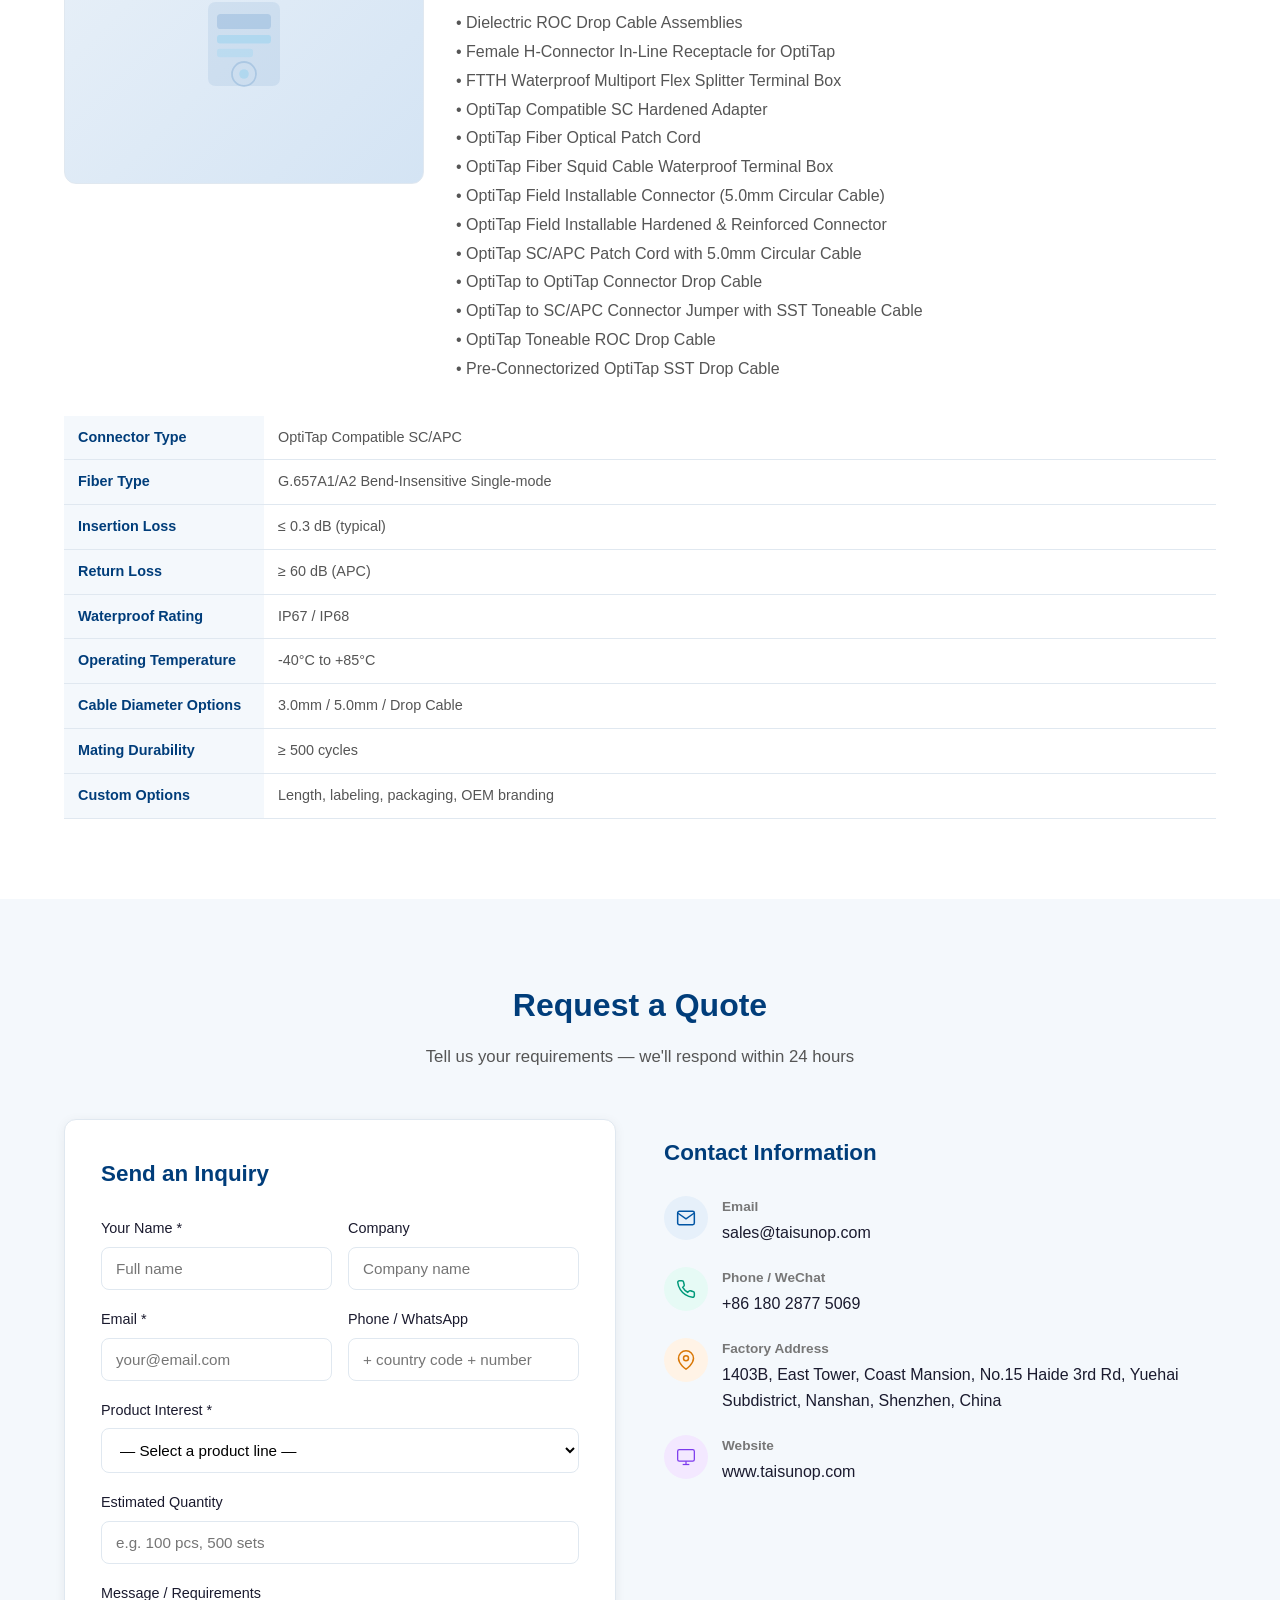
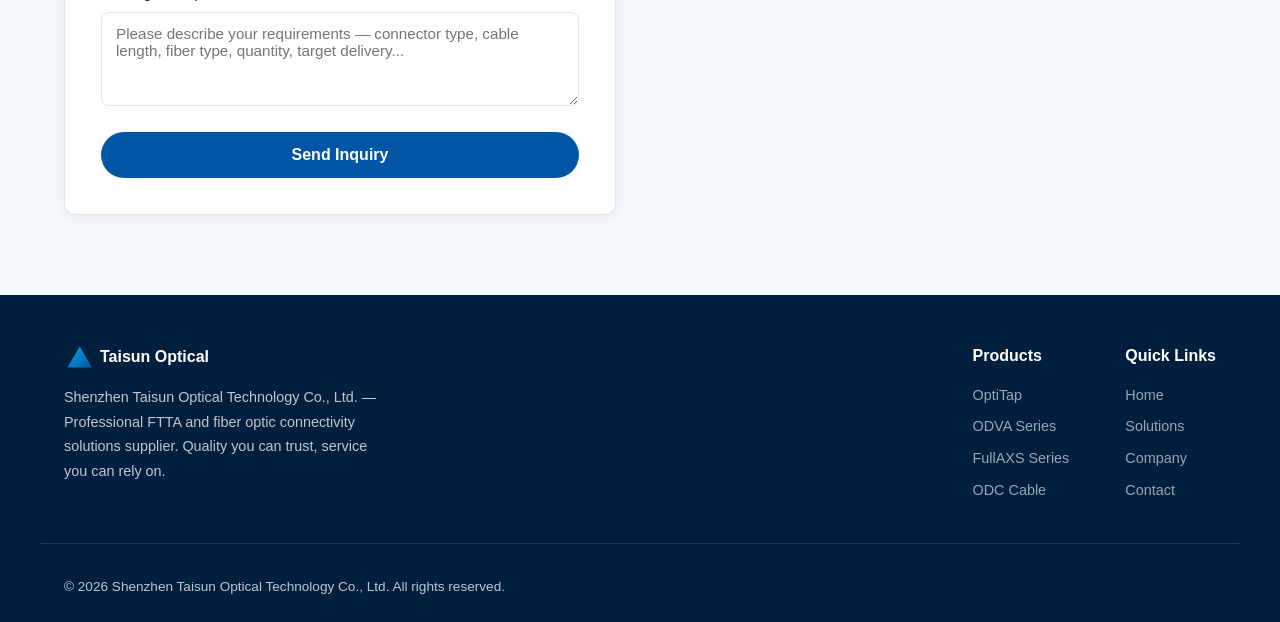
==== commit cec41c5c: "Add Company and Solution pages, extract shared stylesheet" ====
--- a/index.html
+++ b/index.html
@@ -7,238 +7,14 @@
     <meta name="description" content="Shenzhen Taisun Optical — Professional supplier of FTTA connectors, OptiTap, ODVA, FullAXS, PDLC, CPRI, ODC and fiber optic cable assemblies. ISO certified, custom OEM supported.">
     <meta name="keywords" content="FTTA connector, OptiTap, ODVA, FullAXS, PDLC, fiber optic patch cord, FTTA cable assembly, waterproof fiber connector">
     <link rel="icon" type="image/svg+xml" href="data:image/svg+xml,%3Csvg xmlns='http://www.w3.org/2000/svg' viewBox='0 0 32 32'%3E%3Ccircle cx='16' cy='16' r='14' fill='%230066CC'/%3E%3Cpath d='M16 6 L16 16 L24 12' stroke='white' stroke-width='2.5' fill='none' stroke-linecap='round'/%3E%3Cpath d='M16 16 L16 26 M10 22 L16 26 L22 22' stroke='white' stroke-width='2' fill='none' stroke-linecap='round' stroke-linejoin='round'/%3E%3C/svg%3E">
-    <style>
-        :root {
-            --primary: #0055A4;
-            --primary-light: #0077CC;
-            --primary-dark: #003D7A;
-            --accent: #00A8E8;
-            --bg: #ffffff;
-            --bg-light: #F4F8FC;
-            --bg-card: #ffffff;
-            --text: #1A1A2E;
-            --text-secondary: #555;
-            --text-light: #777;
-            --border: #E0E8F0;
-            --shadow: 0 2px 12px rgba(0,0,0,0.06);
-            --shadow-lg: 0 8px 32px rgba(0,0,0,0.10);
-            --radius: 12px;
-            --radius-sm: 8px;
-            --transition: 0.25s ease;
-            --font: -apple-system, BlinkMacSystemFont, 'Segoe UI', Roboto, 'Helvetica Neue', Arial, sans-serif;
-        }
-        *, *::before, *::after { box-sizing: border-box; margin: 0; padding: 0; }
-        html { scroll-behavior: smooth; scroll-padding-top: 72px; }
-        body {
-            font-family: var(--font);
-            color: var(--text);
-            background: var(--bg);
-            line-height: 1.65;
-            -webkit-font-smoothing: antialiased;
-        }
-        a { color: var(--primary); text-decoration: none; transition: var(--transition); }
-        a:hover { color: var(--primary-light); }
-        img { max-width: 100%; height: auto; display: block; }
-
-        /* ── Container ── */
-        .container { max-width: 1200px; margin: 0 auto; padding: 0 24px; }
-        .section { padding: 80px 0; }
-        .section-alt { background: var(--bg-light); }
-        .section-title {
-            font-size: 2rem; font-weight: 700; text-align: center; margin-bottom: 12px;
-            color: var(--primary-dark);
-        }
-        .section-subtitle {
-            text-align: center; color: var(--text-secondary); margin-bottom: 48px;
-            font-size: 1.05rem; max-width: 640px; margin-left: auto; margin-right: auto;
-        }
-
-        /* ── Nav ── */
-        nav {
-            position: sticky; top: 0; z-index: 1000;
-            background: rgba(255,255,255,0.95); backdrop-filter: blur(10px);
-            border-bottom: 1px solid var(--border); padding: 0;
-        }
-        nav .container {
-            display: flex; align-items: center; justify-content: space-between; height: 64px;
-        }
-        .nav-logo { display: flex; align-items: center; gap: 10px; font-weight: 700; font-size: 1.2rem; color: var(--primary-dark); }
-        .nav-logo svg { height: 38px; width: auto; flex-shrink: 0; }
-        .nav-links { display: flex; gap: 32px; list-style: none; font-weight: 500; font-size: 0.95rem; }
-        .nav-links a { color: var(--text-secondary); }
-        .nav-links a:hover { color: var(--primary); }
-        .nav-cta {
-            background: var(--primary); color: #fff !important; padding: 8px 20px;
-            border-radius: 50px; font-weight: 600; transition: var(--transition);
-        }
-        .nav-cta:hover { background: var(--primary-light); }
-        .menu-toggle { display: none; background: none; border: none; cursor: pointer; padding: 8px; }
-        .menu-toggle span { display: block; width: 24px; height: 2px; background: var(--text); margin: 5px 0; transition: var(--transition); }
-
-        /* ── Hero ── */
-        .hero {
-            padding: 100px 0 80px; position: relative; overflow: hidden;
-            background: linear-gradient(135deg, #001F3F 0%, #003D7A 40%, #0055A4 100%);
-            color: #fff; text-align: center;
-        }
-        .hero::before {
-            content: ''; position: absolute; top: -50%; right: -20%; width: 600px; height: 600px;
-            background: radial-gradient(circle, rgba(0,168,232,0.15) 0%, transparent 70%);
-            border-radius: 50%;
-        }
-        .hero::after {
-            content: ''; position: absolute; bottom: -30%; left: -10%; width: 500px; height: 500px;
-            background: radial-gradient(circle, rgba(255,255,255,0.05) 0%, transparent 70%);
-            border-radius: 50%;
-        }
-        .hero .container { position: relative; z-index: 1; }
-        .hero h1 { font-size: 2.8rem; font-weight: 800; line-height: 1.2; margin-bottom: 16px; }
-        .hero h1 span { color: var(--accent); }
-        .hero p { font-size: 1.15rem; opacity: 0.9; max-width: 680px; margin: 0 auto 32px; }
-        .hero-btns { display: flex; gap: 16px; justify-content: center; flex-wrap: wrap; }
-        .btn { display: inline-flex; align-items: center; gap: 8px; padding: 14px 32px; border-radius: 50px; font-weight: 600; font-size: 1rem; transition: var(--transition); cursor: pointer; border: none; }
-        .btn-primary { background: var(--accent); color: #fff; }
-        .btn-primary:hover { background: #0099D6; transform: translateY(-1px); box-shadow: 0 6px 20px rgba(0,168,232,0.35); }
-        .btn-outline { background: transparent; color: #fff; border: 2px solid rgba(255,255,255,0.4); }
-        .btn-outline:hover { border-color: #fff; background: rgba(255,255,255,0.1); }
-
-        /* ── Advantages ── */
-        .advantages-grid {
-            display: grid; grid-template-columns: repeat(auto-fit, minmax(260px, 1fr));
-            gap: 24px; margin-top: 16px;
-        }
-        .adv-card {
-            background: var(--bg-card); padding: 32px 28px; border-radius: var(--radius);
-            box-shadow: var(--shadow); border: 1px solid var(--border); transition: var(--transition);
-            text-align: center;
-        }
-        .adv-card:hover { transform: translateY(-4px); box-shadow: var(--shadow-lg); }
-        .adv-icon { width: 56px; height: 56px; margin: 0 auto 18px; display: flex; align-items: center; justify-content: center; border-radius: 50%; font-size: 1.6rem; }
-        .adv-card h3 { font-size: 1.1rem; margin-bottom: 8px; color: var(--primary-dark); }
-        .adv-card p { color: var(--text-secondary); font-size: 0.95rem; }
-
-        .ic-blue { background: #E6F0FA; color: var(--primary); }
-        .ic-teal { background: #E6FAF5; color: #00997A; }
-        .ic-orange { background: #FFF3E6; color: #D97706; }
-        .ic-purple { background: #F3E8FF; color: #7C3AED; }
-
-        /* ── Products Tabs ── */
-        .product-tabs { display: flex; flex-wrap: wrap; gap: 8px; justify-content: center; margin-bottom: 36px; }
-        .product-tab {
-            padding: 10px 20px; border-radius: 50px; border: 1.5px solid var(--border);
-            background: var(--bg); cursor: pointer; font-weight: 500; font-size: 0.9rem;
-            color: var(--text-secondary); transition: var(--transition); white-space: nowrap;
-        }
-        .product-tab:hover { border-color: var(--primary-light); color: var(--primary); }
-        .product-tab.active { background: var(--primary); color: #fff; border-color: var(--primary); }
-
-        .product-detail { display: none; animation: fadeIn 0.35s ease; }
-        .product-detail.active { display: block; }
-        @keyframes fadeIn { from { opacity: 0; transform: translateY(12px); } to { opacity: 1; transform: translateY(0); } }
-
-        .product-header { display: flex; gap: 32px; align-items: flex-start; flex-wrap: wrap; margin-bottom: 32px; }
-        .product-img {
-            flex: 0 0 360px; min-height: 280px; border-radius: var(--radius);
-            background: linear-gradient(135deg, #E8F0F8 0%, #D4E4F4 100%);
-            display: flex; align-items: center; justify-content: center;
-            overflow: hidden; border: 1px solid var(--border);
-        }
-        .product-img svg { width: 120px; height: 120px; opacity: 0.5; }
-        .product-info { flex: 1; min-width: 280px; }
-        .product-info h3 { font-size: 1.5rem; color: var(--primary-dark); margin-bottom: 8px; }
-        .product-info .sub-products { color: var(--text-secondary); line-height: 1.8; }
-
-        .specs-table { width: 100%; border-collapse: collapse; margin-top: 20px; }
-        .specs-table th, .specs-table td {
-            text-align: left; padding: 10px 14px; border-bottom: 1px solid var(--border);
-            font-size: 0.9rem;
-        }
-        .specs-table th { background: var(--bg-light); font-weight: 600; color: var(--primary-dark); width: 200px; }
-        .specs-table td { color: var(--text-secondary); }
-
-        /* ── Inquiry ── */
-        .inquiry-wrapper {
-            display: grid; grid-template-columns: 1fr 1fr; gap: 48px; align-items: start;
-        }
-        .inquiry-form {
-            background: var(--bg-card); padding: 36px; border-radius: var(--radius);
-            box-shadow: var(--shadow); border: 1px solid var(--border);
-        }
-        .inquiry-form h3 { font-size: 1.4rem; margin-bottom: 24px; color: var(--primary-dark); }
-        .form-group { margin-bottom: 18px; }
-        .form-group label { display: block; font-weight: 500; margin-bottom: 6px; color: var(--text); font-size: 0.9rem; }
-        .form-group input, .form-group textarea, .form-group select {
-            width: 100%; padding: 12px 14px; border: 1.5px solid var(--border); border-radius: var(--radius-sm);
-            font-family: var(--font); font-size: 0.95rem; transition: var(--transition);
-            background: var(--bg);
-        }
-        .form-group input:focus, .form-group textarea:focus, .form-group select:focus {
-            outline: none; border-color: var(--primary); box-shadow: 0 0 0 3px rgba(0,85,164,0.08);
-        }
-        .form-row { display: grid; grid-template-columns: 1fr 1fr; gap: 16px; }
-        .btn-submit {
-            width: 100%; padding: 14px; background: var(--primary); color: #fff;
-            border: none; border-radius: 50px; font-size: 1rem; font-weight: 600;
-            cursor: pointer; transition: var(--transition);
-        }
-        .btn-submit:hover { background: var(--primary-light); }
-
-        .contact-info { padding-top: 16px; }
-        .contact-info h3 { font-size: 1.4rem; margin-bottom: 24px; color: var(--primary-dark); }
-        .contact-item { display: flex; gap: 14px; margin-bottom: 20px; align-items: flex-start; }
-        .contact-item .ci-icon {
-            width: 44px; height: 44px; border-radius: 50%; display: flex; align-items: center;
-            justify-content: center; flex-shrink: 0; font-size: 1.1rem;
-        }
-        .contact-item strong { display: block; font-size: 0.85rem; color: var(--text-light); margin-bottom: 2px; }
-        .contact-item span { font-size: 1rem; color: var(--text); }
-
-        /* ── Footer ── */
-        footer {
-            background: #001F3F; color: rgba(255,255,255,0.75); padding: 48px 0 24px;
-            font-size: 0.9rem;
-        }
-        footer .container { display: flex; justify-content: space-between; flex-wrap: wrap; gap: 32px; }
-        footer h4 { color: #fff; margin-bottom: 14px; font-size: 1rem; }
-        footer a { color: rgba(255,255,255,0.6); }
-        footer a:hover { color: #fff; }
-        .footer-brand { max-width: 320px; }
-        .footer-brand p { margin-top: 10px; line-height: 1.7; }
-        .footer-links { display: flex; gap: 56px; flex-wrap: wrap; }
-        .footer-links ul { list-style: none; }
-        .footer-links li { margin-bottom: 8px; }
-        .footer-bottom {
-            text-align: center; padding-top: 32px; margin-top: 32px;
-            border-top: 1px solid rgba(255,255,255,0.1);
-            font-size: 0.85rem;
-        }
-
-        /* ── Responsive ── */
-        @media (max-width: 768px) {
-            .nav-links { display: none; }
-            .menu-toggle { display: block; }
-            .nav-links.open {
-                display: flex; flex-direction: column; position: absolute; top: 64px; left: 0; right: 0;
-                background: #fff; padding: 20px 24px; gap: 16px; border-bottom: 1px solid var(--border);
-                box-shadow: var(--shadow-lg);
-            }
-            .hero h1 { font-size: 2rem; }
-            .hero { padding: 72px 0 56px; }
-            .product-header { flex-direction: column; }
-            .product-img { flex: 0 0 200px; width: 100%; }
-            .inquiry-wrapper { grid-template-columns: 1fr; }
-            .form-row { grid-template-columns: 1fr; }
-            .section { padding: 56px 0; }
-            .section-title { font-size: 1.6rem; }
-        }
-    </style>
+    <link rel="stylesheet" href="style.css">
 </head>
 <body>
 
 <!-- ── Navigation ── -->
 <nav>
     <div class="container">
-        <a href="#" class="nav-logo">
+        <a href="index.html" class="nav-logo">
             <svg viewBox="0 0 160 48" xmlns="http://www.w3.org/2000/svg">
                 <!-- Mountain peak + fiber signal -->
                 <defs>
@@ -259,11 +35,12 @@
             </svg>
         </a>
         <ul class="nav-links" id="navLinks">
-            <li><a href="#products">Products</a></li>
-            <li><a href="#advantages">Why Us</a></li>
-            <li><a href="#inquiry">Inquiry</a></li>
-            <li><a href="#contact">Contact</a></li>
-            <li><a href="#inquiry" class="nav-cta">Get a Quote</a></li>
+            <li><a href="index.html" class="active">Home</a></li>
+            <li><a href="index.html#products">Products</a></li>
+            <li><a href="solution.html">Solutions</a></li>
+            <li><a href="company.html">Company</a></li>
+            <li><a href="index.html#contact">Contact</a></li>
+            <li><a href="index.html#inquiry" class="nav-cta">Get a Quote</a></li>
         </ul>
         <button class="menu-toggle" onclick="document.getElementById('navLinks').classList.toggle('open')">
             <span></span><span></span><span></span>
@@ -765,9 +542,10 @@
             <div>
                 <h4>Quick Links</h4>
                 <ul>
-                    <li><a href="#advantages">Why Us</a></li>
-                    <li><a href="#inquiry">Inquiry</a></li>
-                    <li><a href="#contact">Contact</a></li>
+                    <li><a href="index.html">Home</a></li>
+                    <li><a href="solution.html">Solutions</a></li>
+                    <li><a href="company.html">Company</a></li>
+                    <li><a href="index.html#contact">Contact</a></li>
                 </ul>
             </div>
         </div>
--- a/style.css
+++ b/style.css
@@ -0,0 +1,339 @@
+:root {
+    --primary: #0055A4;
+    --primary-light: #0077CC;
+    --primary-dark: #003D7A;
+    --accent: #00A8E8;
+    --bg: #ffffff;
+    --bg-light: #F4F8FC;
+    --bg-card: #ffffff;
+    --text: #1A1A2E;
+    --text-secondary: #555;
+    --text-light: #777;
+    --border: #E0E8F0;
+    --shadow: 0 2px 12px rgba(0,0,0,0.06);
+    --shadow-lg: 0 8px 32px rgba(0,0,0,0.10);
+    --radius: 12px;
+    --radius-sm: 8px;
+    --transition: 0.25s ease;
+    --font: -apple-system, BlinkMacSystemFont, 'Segoe UI', Roboto, 'Helvetica Neue', Arial, sans-serif;
+}
+*, *::before, *::after { box-sizing: border-box; margin: 0; padding: 0; }
+html { scroll-behavior: smooth; scroll-padding-top: 72px; }
+body {
+    font-family: var(--font);
+    color: var(--text);
+    background: var(--bg);
+    line-height: 1.65;
+    -webkit-font-smoothing: antialiased;
+}
+a { color: var(--primary); text-decoration: none; transition: var(--transition); }
+a:hover { color: var(--primary-light); }
+img { max-width: 100%; height: auto; display: block; }
+
+/* ── Container ── */
+.container { max-width: 1200px; margin: 0 auto; padding: 0 24px; }
+.section { padding: 80px 0; }
+.section-alt { background: var(--bg-light); }
+.section-title {
+    font-size: 2rem; font-weight: 700; text-align: center; margin-bottom: 12px;
+    color: var(--primary-dark);
+}
+.section-subtitle {
+    text-align: center; color: var(--text-secondary); margin-bottom: 48px;
+    font-size: 1.05rem; max-width: 640px; margin-left: auto; margin-right: auto;
+}
+.section-head-left { text-align: left; margin-left: 0; margin-right: 0; }
+
+/* ── Nav ── */
+nav {
+    position: sticky; top: 0; z-index: 1000;
+    background: rgba(255,255,255,0.95); backdrop-filter: blur(10px);
+    border-bottom: 1px solid var(--border); padding: 0;
+}
+nav .container {
+    display: flex; align-items: center; justify-content: space-between; height: 64px;
+}
+.nav-logo { display: flex; align-items: center; gap: 10px; font-weight: 700; font-size: 1.2rem; color: var(--primary-dark); }
+.nav-logo svg { height: 38px; width: auto; flex-shrink: 0; }
+.nav-links { display: flex; gap: 28px; list-style: none; font-weight: 500; font-size: 0.95rem; }
+.nav-links a { color: var(--text-secondary); }
+.nav-links a:hover { color: var(--primary); }
+.nav-links a.active { color: var(--primary); font-weight: 600; }
+.nav-cta {
+    background: var(--primary); color: #fff !important; padding: 8px 20px;
+    border-radius: 50px; font-weight: 600; transition: var(--transition);
+}
+.nav-cta:hover { background: var(--primary-light); }
+.menu-toggle { display: none; background: none; border: none; cursor: pointer; padding: 8px; }
+.menu-toggle span { display: block; width: 24px; height: 2px; background: var(--text); margin: 5px 0; transition: var(--transition); }
+
+/* ── Hero ── */
+.hero {
+    padding: 100px 0 80px; position: relative; overflow: hidden;
+    background: linear-gradient(135deg, #001F3F 0%, #003D7A 40%, #0055A4 100%);
+    color: #fff; text-align: center;
+}
+.hero::before {
+    content: ''; position: absolute; top: -50%; right: -20%; width: 600px; height: 600px;
+    background: radial-gradient(circle, rgba(0,168,232,0.15) 0%, transparent 70%);
+    border-radius: 50%;
+}
+.hero::after {
+    content: ''; position: absolute; bottom: -30%; left: -10%; width: 500px; height: 500px;
+    background: radial-gradient(circle, rgba(255,255,255,0.05) 0%, transparent 70%);
+    border-radius: 50%;
+}
+.hero .container { position: relative; z-index: 1; }
+.hero h1 { font-size: 2.8rem; font-weight: 800; line-height: 1.2; margin-bottom: 16px; }
+.hero h1 span { color: var(--accent); }
+.hero p { font-size: 1.15rem; opacity: 0.9; max-width: 680px; margin: 0 auto 32px; }
+.hero-btns { display: flex; gap: 16px; justify-content: center; flex-wrap: wrap; }
+.btn { display: inline-flex; align-items: center; gap: 8px; padding: 14px 32px; border-radius: 50px; font-weight: 600; font-size: 1rem; transition: var(--transition); cursor: pointer; border: none; }
+.btn-primary { background: var(--accent); color: #fff; }
+.btn-primary:hover { background: #0099D6; transform: translateY(-1px); box-shadow: 0 6px 20px rgba(0,168,232,0.35); }
+.btn-outline { background: transparent; color: #fff; border: 2px solid rgba(255,255,255,0.4); }
+.btn-outline:hover { border-color: #fff; background: rgba(255,255,255,0.1); }
+
+/* ── Page Hero (inner pages) ── */
+.page-hero {
+    padding: 84px 0 64px; position: relative; overflow: hidden;
+    background: linear-gradient(135deg, #001F3F 0%, #003D7A 45%, #0055A4 100%);
+    color: #fff; text-align: center;
+}
+.page-hero::before {
+    content: ''; position: absolute; top: -60%; right: -15%; width: 520px; height: 520px;
+    background: radial-gradient(circle, rgba(0,168,232,0.18) 0%, transparent 70%);
+    border-radius: 50%;
+}
+.page-hero .container { position: relative; z-index: 1; }
+.page-hero .crumb { font-size: 0.85rem; letter-spacing: 2px; text-transform: uppercase; color: var(--accent); margin-bottom: 12px; font-weight: 600; }
+.page-hero h1 { font-size: 2.6rem; font-weight: 800; line-height: 1.2; margin-bottom: 14px; }
+.page-hero p { font-size: 1.1rem; opacity: 0.9; max-width: 700px; margin: 0 auto; }
+
+/* ── Advantages / Feature cards ── */
+.advantages-grid {
+    display: grid; grid-template-columns: repeat(auto-fit, minmax(260px, 1fr));
+    gap: 24px; margin-top: 16px;
+}
+.adv-card {
+    background: var(--bg-card); padding: 32px 28px; border-radius: var(--radius);
+    box-shadow: var(--shadow); border: 1px solid var(--border); transition: var(--transition);
+    text-align: center;
+}
+.adv-card:hover { transform: translateY(-4px); box-shadow: var(--shadow-lg); }
+.adv-icon { width: 56px; height: 56px; margin: 0 auto 18px; display: flex; align-items: center; justify-content: center; border-radius: 50%; font-size: 1.6rem; }
+.adv-card h3 { font-size: 1.1rem; margin-bottom: 8px; color: var(--primary-dark); }
+.adv-card p { color: var(--text-secondary); font-size: 0.95rem; }
+.adv-card ul { list-style: none; text-align: left; color: var(--text-secondary); font-size: 0.93rem; }
+.adv-card ul li { padding: 4px 0 4px 22px; position: relative; }
+.adv-card ul li::before { content: '✓'; position: absolute; left: 0; color: var(--accent); font-weight: 700; }
+
+.ic-blue { background: #E6F0FA; color: var(--primary); }
+.ic-teal { background: #E6FAF5; color: #00997A; }
+.ic-orange { background: #FFF3E6; color: #D97706; }
+.ic-purple { background: #F3E8FF; color: #7C3AED; }
+.ic-red { background: #FDECEC; color: #D64545; }
+
+/* ── Stats ── */
+.stats-grid {
+    display: grid; grid-template-columns: repeat(auto-fit, minmax(200px, 1fr));
+    gap: 24px;
+}
+.stat-card {
+    background: var(--bg-card); border: 1px solid var(--border); border-radius: var(--radius);
+    box-shadow: var(--shadow); padding: 32px 20px; text-align: center; transition: var(--transition);
+}
+.stat-card:hover { transform: translateY(-4px); box-shadow: var(--shadow-lg); }
+.stat-num { font-size: 2.4rem; font-weight: 800; color: var(--primary); line-height: 1.1; }
+.stat-label { margin-top: 8px; color: var(--text-secondary); font-size: 0.95rem; }
+
+/* ── Two column story ── */
+.two-col {
+    display: grid; grid-template-columns: 1fr 1fr; gap: 56px; align-items: center;
+}
+.two-col h2 { font-size: 1.8rem; color: var(--primary-dark); margin-bottom: 18px; line-height: 1.3; }
+.two-col p { color: var(--text-secondary); margin-bottom: 14px; }
+.two-col ul { list-style: none; }
+.two-col ul li { padding: 6px 0 6px 26px; position: relative; color: var(--text-secondary); }
+.two-col ul li::before { content: '▸'; position: absolute; left: 0; color: var(--primary); font-weight: 700; }
+
+/* ── Process steps ── */
+.process-steps {
+    display: grid; grid-template-columns: repeat(auto-fit, minmax(220px, 1fr));
+    gap: 24px; counter-reset: step;
+}
+.step-card {
+    background: var(--bg-card); border: 1px solid var(--border); border-radius: var(--radius);
+    padding: 28px 24px; box-shadow: var(--shadow); position: relative; transition: var(--transition);
+}
+.step-card:hover { transform: translateY(-4px); box-shadow: var(--shadow-lg); }
+.step-card::before {
+    counter-increment: step; content: counter(step, decimal-leading-zero);
+    font-size: 2.2rem; font-weight: 800; color: rgba(0,85,164,0.12); position: absolute; top: 14px; right: 18px;
+    line-height: 1;
+}
+.step-card h3 { font-size: 1.05rem; color: var(--primary-dark); margin-bottom: 8px; }
+.step-card p { color: var(--text-secondary); font-size: 0.92rem; }
+
+/* ── Solution cards ── */
+.solution-grid {
+    display: grid; grid-template-columns: repeat(auto-fit, minmax(320px, 1fr));
+    gap: 24px;
+}
+.sol-card {
+    background: var(--bg-card); border: 1px solid var(--border); border-radius: var(--radius);
+    overflow: hidden; box-shadow: var(--shadow); transition: var(--transition);
+    display: flex; flex-direction: column;
+}
+.sol-card:hover { transform: translateY(-4px); box-shadow: var(--shadow-lg); }
+.sol-head { padding: 26px 28px 18px; border-bottom: 1px solid var(--border); display: flex; gap: 16px; align-items: center; }
+.sol-head .sol-icon { width: 52px; height: 52px; border-radius: 12px; display: flex; align-items: center; justify-content: center; flex-shrink: 0; }
+.sol-head h3 { font-size: 1.15rem; color: var(--primary-dark); }
+.sol-head .sol-tag { font-size: 0.78rem; color: var(--text-light); font-weight: 500; letter-spacing: 0.4px; }
+.sol-body { padding: 20px 28px 26px; flex: 1; }
+.sol-body p { color: var(--text-secondary); font-size: 0.95rem; margin-bottom: 14px; }
+.sol-body h4 { font-size: 0.82rem; text-transform: uppercase; letter-spacing: 1px; color: var(--text-light); margin-bottom: 8px; }
+.sol-tags { display: flex; flex-wrap: wrap; gap: 8px; }
+.sol-tag-chip {
+    background: var(--bg-light); border: 1px solid var(--border); color: var(--primary);
+    padding: 4px 12px; border-radius: 50px; font-size: 0.82rem; font-weight: 500;
+}
+
+/* ── Topology diagram ── */
+.topology-wrap {
+    background: var(--bg-card); border: 1px solid var(--border); border-radius: var(--radius);
+    box-shadow: var(--shadow); padding: 36px 24px 24px; text-align: center; margin-top: 40px;
+}
+.topology-wrap svg { width: 100%; max-width: 900px; height: auto; }
+.topology-note { margin-top: 16px; color: var(--text-light); font-size: 0.9rem; }
+
+/* ── CTA band ── */
+.cta-band {
+    background: linear-gradient(135deg, #003D7A 0%, #0055A4 60%, #0077CC 100%);
+    color: #fff; padding: 72px 0; text-align: center; position: relative; overflow: hidden;
+}
+.cta-band::before {
+    content: ''; position: absolute; top: -80%; left: 30%; width: 480px; height: 480px;
+    background: radial-gradient(circle, rgba(255,255,255,0.08) 0%, transparent 70%);
+    border-radius: 50%;
+}
+.cta-band .container { position: relative; z-index: 1; }
+.cta-band h2 { font-size: 2rem; margin-bottom: 12px; font-weight: 800; }
+.cta-band p { opacity: 0.9; max-width: 620px; margin: 0 auto 32px; font-size: 1.05rem; }
+
+/* ── Products Tabs ── */
+.product-tabs { display: flex; flex-wrap: wrap; gap: 8px; justify-content: center; margin-bottom: 36px; }
+.product-tab {
+    padding: 10px 20px; border-radius: 50px; border: 1.5px solid var(--border);
+    background: var(--bg); cursor: pointer; font-weight: 500; font-size: 0.9rem;
+    color: var(--text-secondary); transition: var(--transition); white-space: nowrap;
+}
+.product-tab:hover { border-color: var(--primary-light); color: var(--primary); }
+.product-tab.active { background: var(--primary); color: #fff; border-color: var(--primary); }
+
+.product-detail { display: none; animation: fadeIn 0.35s ease; }
+.product-detail.active { display: block; }
+@keyframes fadeIn { from { opacity: 0; transform: translateY(12px); } to { opacity: 1; transform: translateY(0); } }
+
+.product-header { display: flex; gap: 32px; align-items: flex-start; flex-wrap: wrap; margin-bottom: 32px; }
+.product-img {
+    flex: 0 0 360px; min-height: 280px; border-radius: var(--radius);
+    background: linear-gradient(135deg, #E8F0F8 0%, #D4E4F4 100%);
+    display: flex; align-items: center; justify-content: center;
+    overflow: hidden; border: 1px solid var(--border);
+}
+.product-img svg { width: 120px; height: 120px; opacity: 0.5; }
+.product-info { flex: 1; min-width: 280px; }
+.product-info h3 { font-size: 1.5rem; color: var(--primary-dark); margin-bottom: 8px; }
+.product-info .sub-products { color: var(--text-secondary); line-height: 1.8; }
+
+.specs-table { width: 100%; border-collapse: collapse; margin-top: 20px; }
+.specs-table th, .specs-table td {
+    text-align: left; padding: 10px 14px; border-bottom: 1px solid var(--border);
+    font-size: 0.9rem;
+}
+.specs-table th { background: var(--bg-light); font-weight: 600; color: var(--primary-dark); width: 200px; }
+.specs-table td { color: var(--text-secondary); }
+
+/* ── Inquiry ── */
+.inquiry-wrapper {
+    display: grid; grid-template-columns: 1fr 1fr; gap: 48px; align-items: start;
+}
+.inquiry-form {
+    background: var(--bg-card); padding: 36px; border-radius: var(--radius);
+    box-shadow: var(--shadow); border: 1px solid var(--border);
+}
+.inquiry-form h3 { font-size: 1.4rem; margin-bottom: 24px; color: var(--primary-dark); }
+.form-group { margin-bottom: 18px; }
+.form-group label { display: block; font-weight: 500; margin-bottom: 6px; color: var(--text); font-size: 0.9rem; }
+.form-group input, .form-group textarea, .form-group select {
+    width: 100%; padding: 12px 14px; border: 1.5px solid var(--border); border-radius: var(--radius-sm);
+    font-family: var(--font); font-size: 0.95rem; transition: var(--transition);
+    background: var(--bg);
+}
+.form-group input:focus, .form-group textarea:focus, .form-group select:focus {
+    outline: none; border-color: var(--primary); box-shadow: 0 0 0 3px rgba(0,85,164,0.08);
+}
+.form-row { display: grid; grid-template-columns: 1fr 1fr; gap: 16px; }
+.btn-submit {
+    width: 100%; padding: 14px; background: var(--primary); color: #fff;
+    border: none; border-radius: 50px; font-size: 1rem; font-weight: 600;
+    cursor: pointer; transition: var(--transition);
+}
+.btn-submit:hover { background: var(--primary-light); }
+
+.contact-info { padding-top: 16px; }
+.contact-info h3 { font-size: 1.4rem; margin-bottom: 24px; color: var(--primary-dark); }
+.contact-item { display: flex; gap: 14px; margin-bottom: 20px; align-items: flex-start; }
+.contact-item .ci-icon {
+    width: 44px; height: 44px; border-radius: 50%; display: flex; align-items: center;
+    justify-content: center; flex-shrink: 0; font-size: 1.1rem;
+}
+.contact-item strong { display: block; font-size: 0.85rem; color: var(--text-light); margin-bottom: 2px; }
+.contact-item span { font-size: 1rem; color: var(--text); }
+
+/* ── Footer ── */
+footer {
+    background: #001F3F; color: rgba(255,255,255,0.75); padding: 48px 0 24px;
+    font-size: 0.9rem;
+}
+footer .container { display: flex; justify-content: space-between; flex-wrap: wrap; gap: 32px; }
+footer h4 { color: #fff; margin-bottom: 14px; font-size: 1rem; }
+footer a { color: rgba(255,255,255,0.6); }
+footer a:hover { color: #fff; }
+.footer-brand { max-width: 320px; }
+.footer-brand p { margin-top: 10px; line-height: 1.7; }
+.footer-links { display: flex; gap: 56px; flex-wrap: wrap; }
+.footer-links ul { list-style: none; }
+.footer-links li { margin-bottom: 8px; }
+.footer-bottom {
+    text-align: center; padding-top: 32px; margin-top: 32px;
+    border-top: 1px solid rgba(255,255,255,0.1);
+    font-size: 0.85rem;
+}
+
+/* ── Responsive ── */
+@media (max-width: 900px) {
+    .two-col { grid-template-columns: 1fr; gap: 32px; }
+}
+@media (max-width: 768px) {
+    .nav-links { display: none; }
+    .menu-toggle { display: block; }
+    .nav-links.open {
+        display: flex; flex-direction: column; position: absolute; top: 64px; left: 0; right: 0;
+        background: #fff; padding: 20px 24px; gap: 16px; border-bottom: 1px solid var(--border);
+        box-shadow: var(--shadow-lg);
+    }
+    .hero h1 { font-size: 2rem; }
+    .hero { padding: 72px 0 56px; }
+    .page-hero h1 { font-size: 2rem; }
+    .page-hero { padding: 64px 0 48px; }
+    .product-header { flex-direction: column; }
+    .product-img { flex: 0 0 200px; width: 100%; }
+    .inquiry-wrapper { grid-template-columns: 1fr; }
+    .form-row { grid-template-columns: 1fr; }
+    .section { padding: 56px 0; }
+    .section-title { font-size: 1.6rem; }
+    .cta-band h2 { font-size: 1.6rem; }
+    .stat-num { font-size: 2rem; }
+}
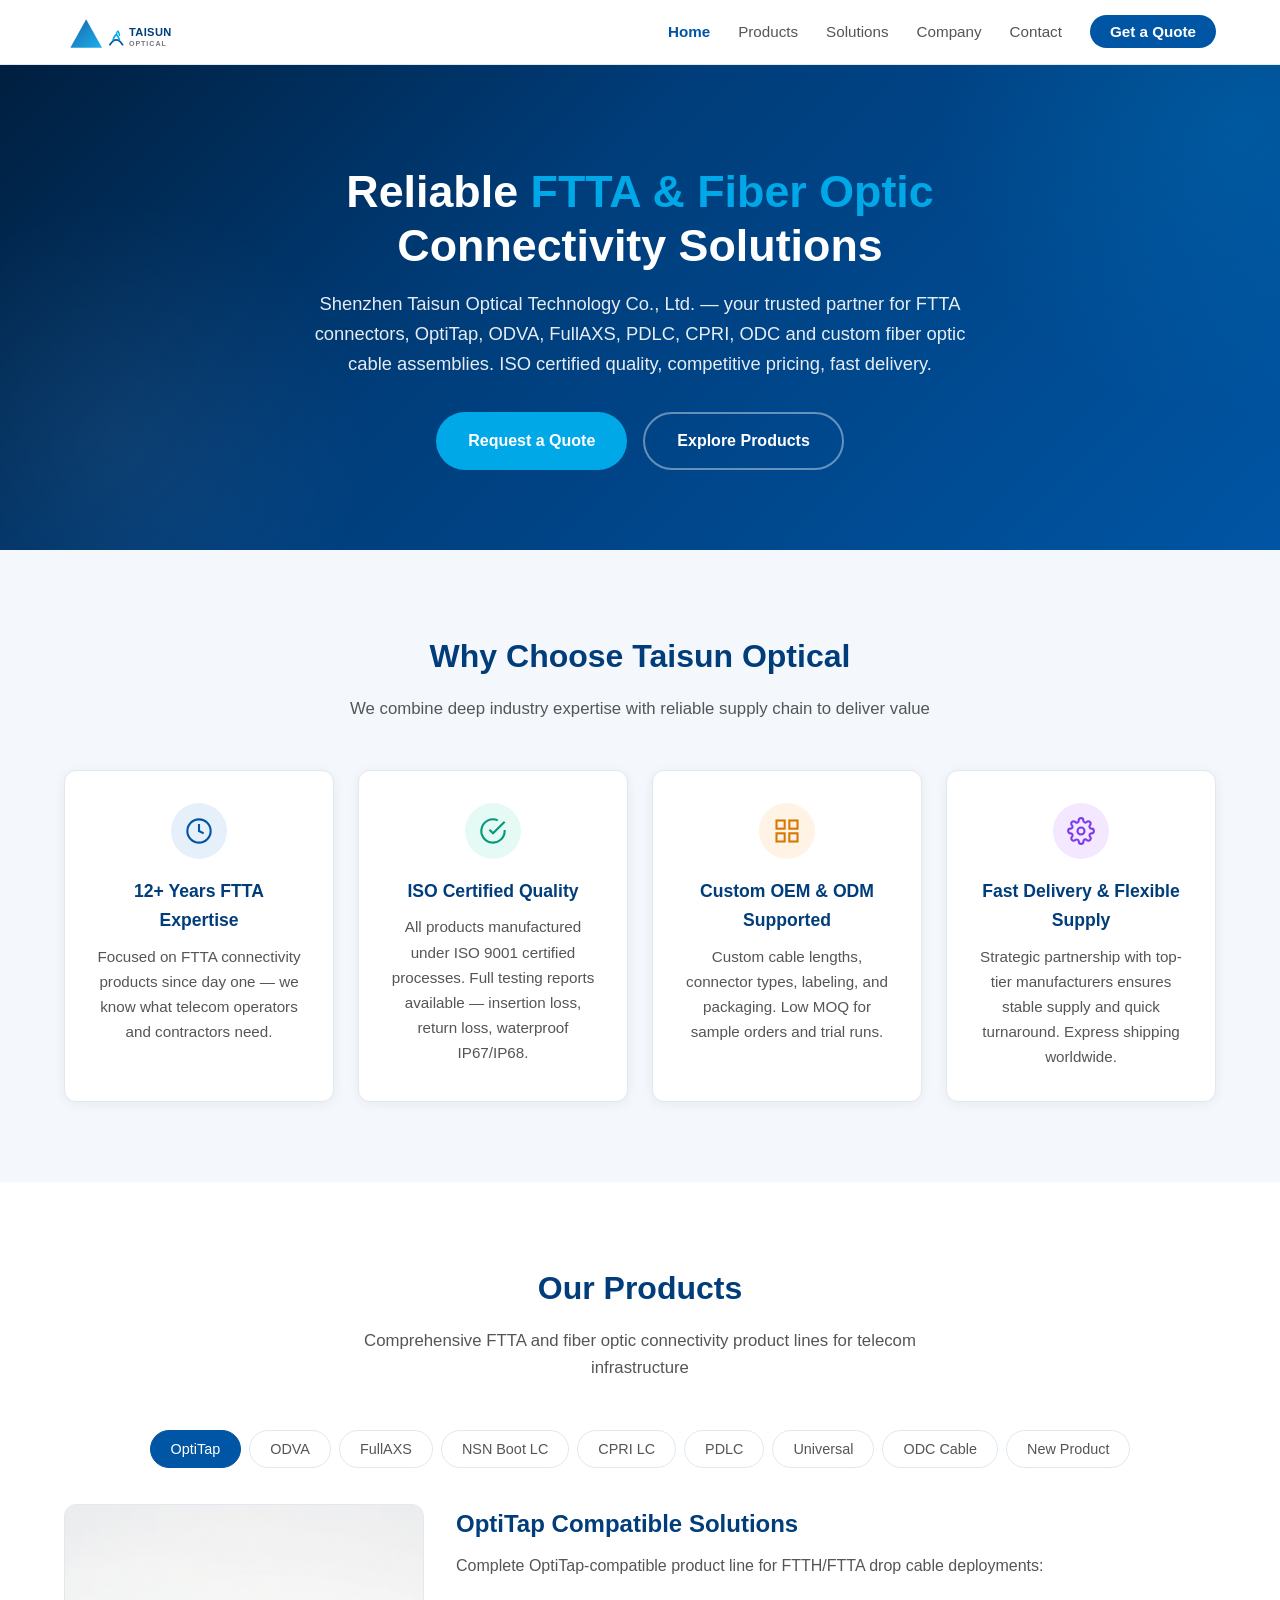
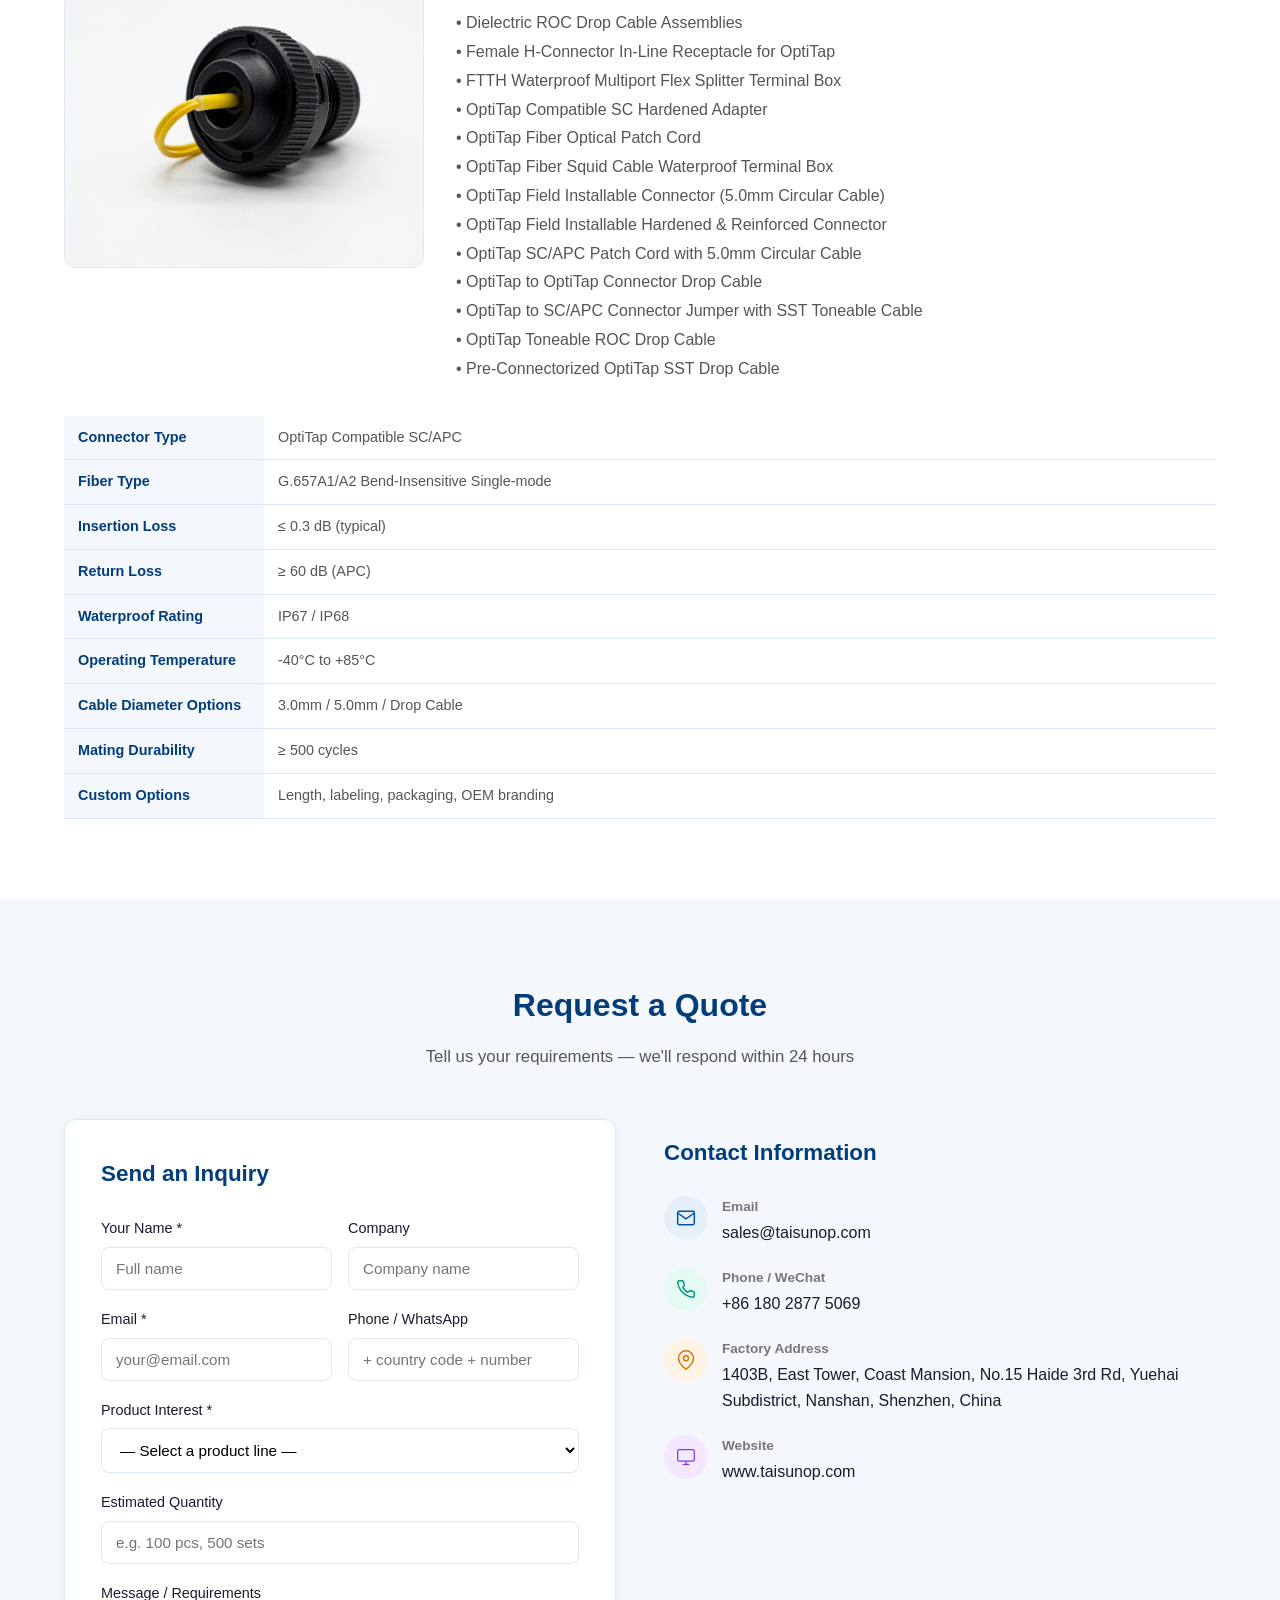
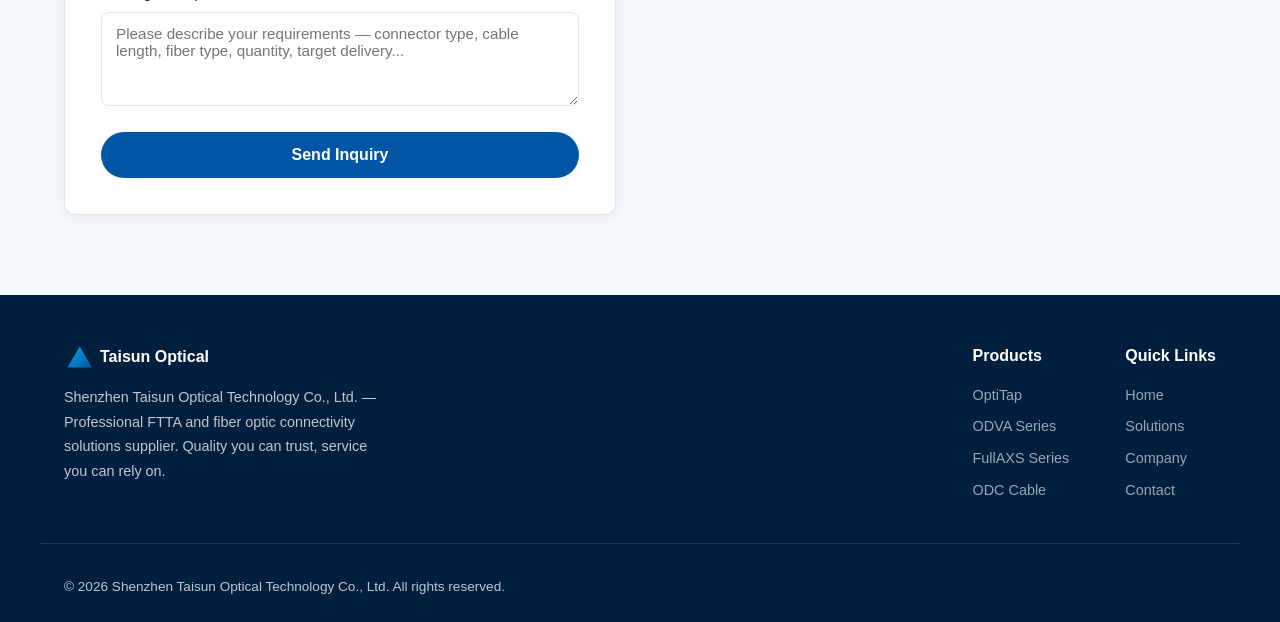
==== commit 0f68fbcd: "Add AI-generated product images for all 9 product lines" ====
--- a/index.html
+++ b/index.html
@@ -120,16 +120,7 @@
         <!-- OptiTap -->
         <div class="product-detail active" id="tab-optitap">
             <div class="product-header">
-                <div class="product-img">
-                    <svg viewBox="0 0 200 200" xmlns="http://www.w3.org/2000/svg">
-                        <rect x="40" y="30" width="120" height="140" rx="12" fill="#0055A4" opacity="0.15"/>
-                        <rect x="55" y="50" width="90" height="25" rx="6" fill="#0055A4" opacity="0.3"/>
-                        <rect x="55" y="85" width="90" height="14" rx="4" fill="#00A8E8" opacity="0.3"/>
-                        <rect x="55" y="108" width="60" height="14" rx="4" fill="#00A8E8" opacity="0.2"/>
-                        <circle cx="100" cy="150" r="20" fill="none" stroke="#0055A4" stroke-width="3" opacity="0.35"/>
-                        <circle cx="100" cy="150" r="8" fill="#00A8E8" opacity="0.3"/>
-                    </svg>
-                </div>
+                <div class="product-img"><img src="images/optitap.png" alt="OptiTap Compatible Fiber Optic Connector" loading="lazy"></div>
                 <div class="product-info">
                     <h3>OptiTap Compatible Solutions</h3>
                     <p class="sub-products">
@@ -166,15 +157,7 @@
         <!-- ODVA -->
         <div class="product-detail" id="tab-odva">
             <div class="product-header">
-                <div class="product-img">
-                    <svg viewBox="0 0 200 200" xmlns="http://www.w3.org/2000/svg">
-                        <rect x="30" y="50" width="140" height="100" rx="10" fill="#0055A4" opacity="0.12"/>
-                        <rect x="50" y="65" width="100" height="30" rx="5" fill="#0055A4" opacity="0.25"/>
-                        <rect x="60" y="70" width="80" height="20" rx="3" fill="#00A8E8" opacity="0.3"/>
-                        <rect x="70" y="110" width="60" height="25" rx="5" fill="#0055A4" opacity="0.2"/>
-                        <circle cx="100" cy="135" r="12" fill="none" stroke="#0055A4" stroke-width="2.5" opacity="0.3"/>
-                    </svg>
-                </div>
+                <div class="product-img"><img src="images/odva.png" alt="ODVA Outdoor Waterproof Fiber Optic Connector" loading="lazy"></div>
                 <div class="product-info">
                     <h3>ODVA Connector Series (SC / LC / MPO)</h3>
                     <p class="sub-products">
@@ -201,14 +184,7 @@
         <!-- FullAXS -->
         <div class="product-detail" id="tab-fullaxs">
             <div class="product-header">
-                <div class="product-img">
-                    <svg viewBox="0 0 200 200" xmlns="http://www.w3.org/2000/svg">
-                        <rect x="35" y="40" width="130" height="120" rx="14" fill="#0077CC" opacity="0.1"/>
-                        <path d="M50 160 L50 120 Q50 80 100 60 Q150 80 150 120 L150 160" fill="none" stroke="#0055A4" stroke-width="3" opacity="0.25"/>
-                        <rect x="60" y="55" width="80" height="30" rx="6" fill="#0055A4" opacity="0.2"/>
-                        <rect x="70" y="90" width="60" height="40" rx="5" fill="#00A8E8" opacity="0.25"/>
-                    </svg>
-                </div>
+                <div class="product-img"><img src="images/fullaxs.png" alt="FullAXS Miniature Outdoor Fiber Optic Connector" loading="lazy"></div>
                 <div class="product-info">
                     <h3>FullAXS Connector Series (SC / LC / MPO)</h3>
                     <p class="sub-products">
@@ -233,16 +209,7 @@
         <!-- NSN Boot Duplex LC -->
         <div class="product-detail" id="tab-nsn">
             <div class="product-header">
-                <div class="product-img">
-                    <svg viewBox="0 0 200 200" xmlns="http://www.w3.org/2000/svg">
-                        <rect x="30" y="60" width="140" height="80" rx="10" fill="#0055A4" opacity="0.08"/>
-                        <rect x="50" y="75" width="45" height="20" rx="4" fill="#0055A4" opacity="0.25"/>
-                        <rect x="105" y="75" width="45" height="20" rx="4" fill="#0055A4" opacity="0.25"/>
-                        <rect x="60" y="110" width="80" height="15" rx="4" fill="#00A8E8" opacity="0.2"/>
-                        <path d="M50 95 Q50 110 60 120" fill="none" stroke="#0055A4" stroke-width="2" opacity="0.2"/>
-                        <path d="M150 95 Q150 110 140 120" fill="none" stroke="#0055A4" stroke-width="2" opacity="0.2"/>
-                    </svg>
-                </div>
+                <div class="product-img"><img src="images/nsn.png" alt="NSN Boot LC Fiber Optic Connector" loading="lazy"></div>
                 <div class="product-info">
                     <h3>NSN Boot Duplex LC Patch Cable</h3>
                     <p class="sub-products">
@@ -264,16 +231,7 @@
         <!-- CPRI LC -->
         <div class="product-detail" id="tab-cpri">
             <div class="product-header">
-                <div class="product-img">
-                    <svg viewBox="0 0 200 200" xmlns="http://www.w3.org/2000/svg">
-                        <rect x="25" y="45" width="150" height="110" rx="12" fill="#0055A4" opacity="0.1"/>
-                        <rect x="45" y="65" width="50" height="24" rx="5" fill="#0055A4" opacity="0.22"/>
-                        <rect x="105" y="65" width="50" height="24" rx="5" fill="#0055A4" opacity="0.22"/>
-                        <rect x="60" y="105" width="80" height="30" rx="5" fill="#00A8E8" opacity="0.2"/>
-                        <path d="M95 89 L95 105" stroke="#0055A4" stroke-width="2" opacity="0.2"/>
-                        <path d="M105 89 L105 105" stroke="#0055A4" stroke-width="2" opacity="0.2"/>
-                    </svg>
-                </div>
+                <div class="product-img"><img src="images/cpri.png" alt="CPRI LC Duplex Fiber Optic Connector" loading="lazy"></div>
                 <div class="product-info">
                     <h3>CPRI LC Cable Assemblies</h3>
                     <p class="sub-products">
@@ -295,14 +253,7 @@
         <!-- PDLC -->
         <div class="product-detail" id="tab-pdlc">
             <div class="product-header">
-                <div class="product-img">
-                    <svg viewBox="0 0 200 200" xmlns="http://www.w3.org/2000/svg">
-                        <rect x="40" y="55" width="120" height="90" rx="8" fill="#0055A4" opacity="0.1"/>
-                        <rect x="55" y="65" width="90" height="30" rx="5" fill="#0055A4" opacity="0.2"/>
-                        <rect x="65" y="70" width="70" height="20" rx="3" fill="#00A8E8" opacity="0.25"/>
-                        <rect x="70" y="110" width="60" height="22" rx="5" fill="#0055A4" opacity="0.18"/>
-                    </svg>
-                </div>
+                <div class="product-img"><img src="images/pdlc.png" alt="PDLC Push-Pull Outdoor Fiber Optic Connector" loading="lazy"></div>
                 <div class="product-info">
                     <h3>PDLC Cable Assemblies</h3>
                     <p class="sub-products">
@@ -324,15 +275,7 @@
         <!-- Universal Connector -->
         <div class="product-detail" id="tab-universal">
             <div class="product-header">
-                <div class="product-img">
-                    <svg viewBox="0 0 200 200" xmlns="http://www.w3.org/2000/svg">
-                        <rect x="50" y="40" width="100" height="120" rx="10" fill="#0055A4" opacity="0.08"/>
-                        <rect x="65" y="55" width="70" height="25" rx="5" fill="#0055A4" opacity="0.2"/>
-                        <rect x="70" y="90" width="60" height="15" rx="4" fill="#00A8E8" opacity="0.18"/>
-                        <rect x="70" y="115" width="60" height="15" rx="4" fill="#00A8E8" opacity="0.12"/>
-                        <circle cx="100" cy="145" r="14" fill="none" stroke="#0055A4" stroke-width="2" opacity="0.2"/>
-                    </svg>
-                </div>
+                <div class="product-img"><img src="images/universal.png" alt="Universal Outdoor Waterproof Fiber Optic Connector" loading="lazy"></div>
                 <div class="product-info">
                     <h3>Universal TW Connector</h3>
                     <p class="sub-products">
@@ -354,14 +297,7 @@
         <!-- ODC Cable -->
         <div class="product-detail" id="tab-odc">
             <div class="product-header">
-                <div class="product-img">
-                    <svg viewBox="0 0 200 200" xmlns="http://www.w3.org/2000/svg">
-                        <rect x="30" y="40" width="140" height="120" rx="10" fill="#0055A4" opacity="0.1"/>
-                        <rect x="50" y="60" width="100" height="35" rx="6" fill="#0055A4" opacity="0.2"/>
-                        <rect x="60" y="65" width="80" height="25" rx="4" fill="#00A8E8" opacity="0.25"/>
-                        <rect x="65" y="110" width="70" height="30" rx="6" fill="#0055A4" opacity="0.15"/>
-                    </svg>
-                </div>
+                <div class="product-img"><img src="images/odc.png" alt="ODC Outdoor Fiber Optic Cable Connector" loading="lazy"></div>
                 <div class="product-info">
                     <h3>FTTA Waterproof ODC Connector Cable Assemblies</h3>
                     <p class="sub-products">
@@ -384,15 +320,7 @@
         <!-- New Product -->
         <div class="product-detail" id="tab-newprod" style="border-left: 3px solid #00A8E8;">
             <div class="product-header">
-                <div class="product-img" style="background: linear-gradient(135deg, #E6F5FC 0%, #CCEDFA 100%);">
-                    <svg viewBox="0 0 200 200" xmlns="http://www.w3.org/2000/svg">
-                        <rect x="35" y="30" width="130" height="140" rx="14" fill="none" stroke="#00A8E8" stroke-width="2" opacity="0.3"/>
-                        <rect x="55" y="55" width="90" height="35" rx="6" fill="#00A8E8" opacity="0.2"/>
-                        <rect x="65" y="60" width="70" height="25" rx="4" fill="#0077CC" opacity="0.25"/>
-                        <rect x="60" y="110" width="80" height="18" rx="5" fill="#00A8E8" opacity="0.15"/>
-                        <text x="100" y="80" text-anchor="middle" font-family="Arial" font-weight="800" font-size="14" fill="#0055A4" opacity="0.5">NEW</text>
-                    </svg>
-                </div>
+                <div class="product-img" style="background: linear-gradient(135deg, #E6F5FC 0%, #CCEDFA 100%);"><img src="images/newprod.png" alt="FullAXS-PDLC18 New Hybrid Fiber Optic Connector" loading="lazy"></div>
                 <div class="product-info">
                     <h3 style="display:flex;align-items:center;gap:10px;">
                         FullAXS-PDLC18 Simplex Patch Cord
--- a/style.css
+++ b/style.css
@@ -243,6 +243,7 @@
     overflow: hidden; border: 1px solid var(--border);
 }
 .product-img svg { width: 120px; height: 120px; opacity: 0.5; }
+.product-img img { width: 100%; height: 100%; object-fit: cover; display: block; }
 .product-info { flex: 1; min-width: 280px; }
 .product-info h3 { font-size: 1.5rem; color: var(--primary-dark); margin-bottom: 8px; }
 .product-info .sub-products { color: var(--text-secondary); line-height: 1.8; }
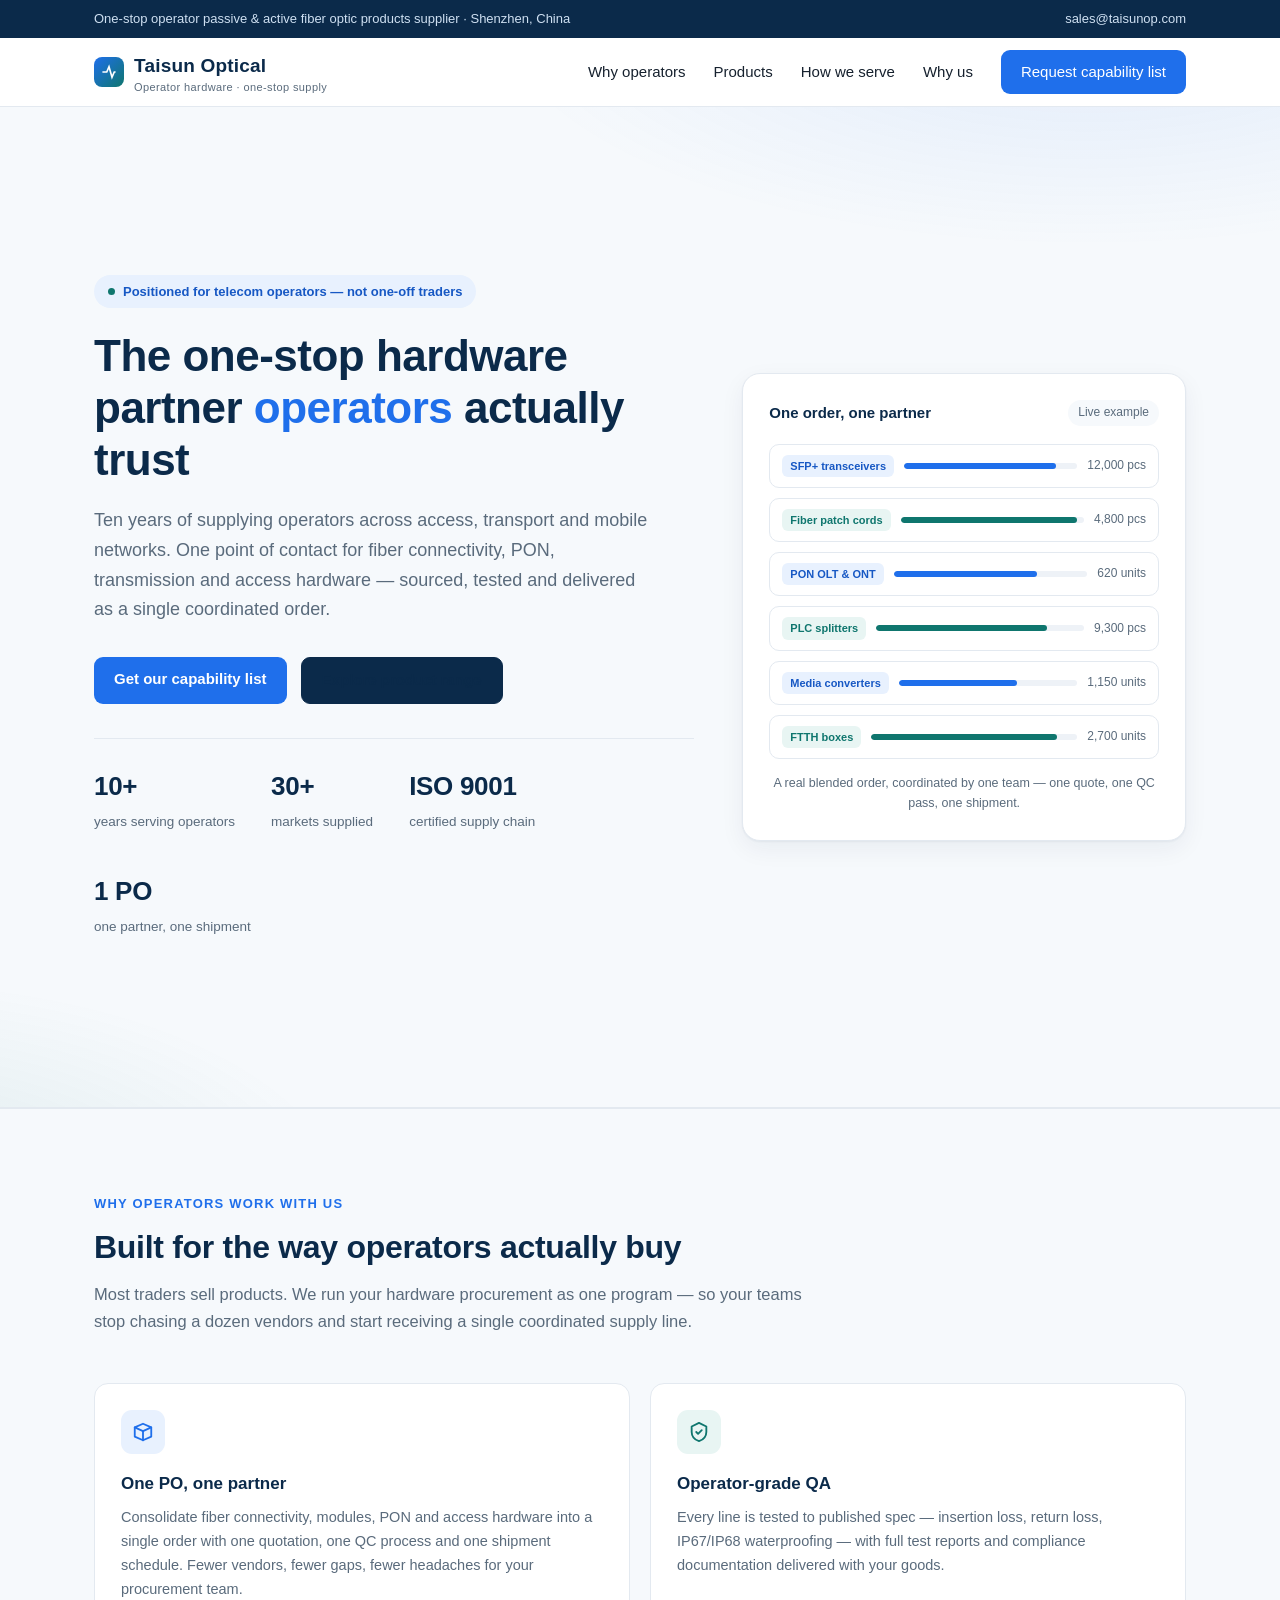
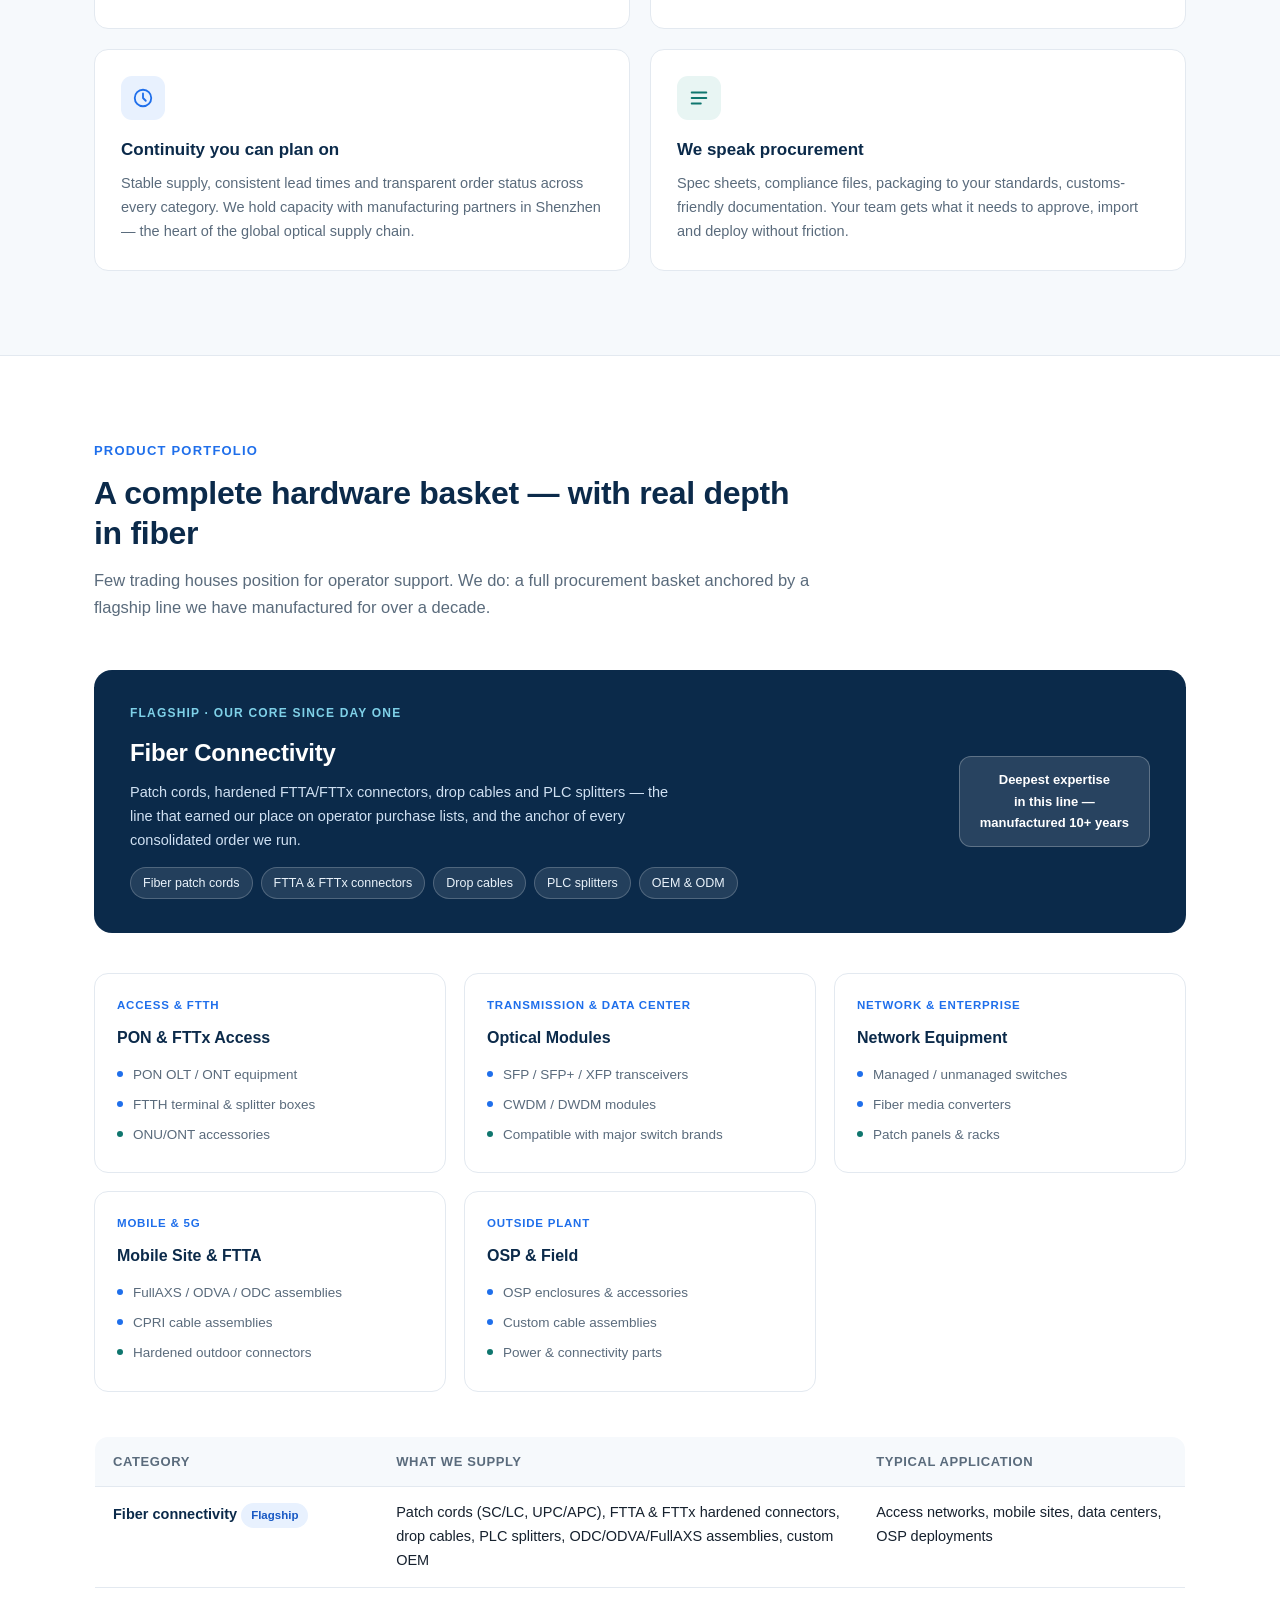
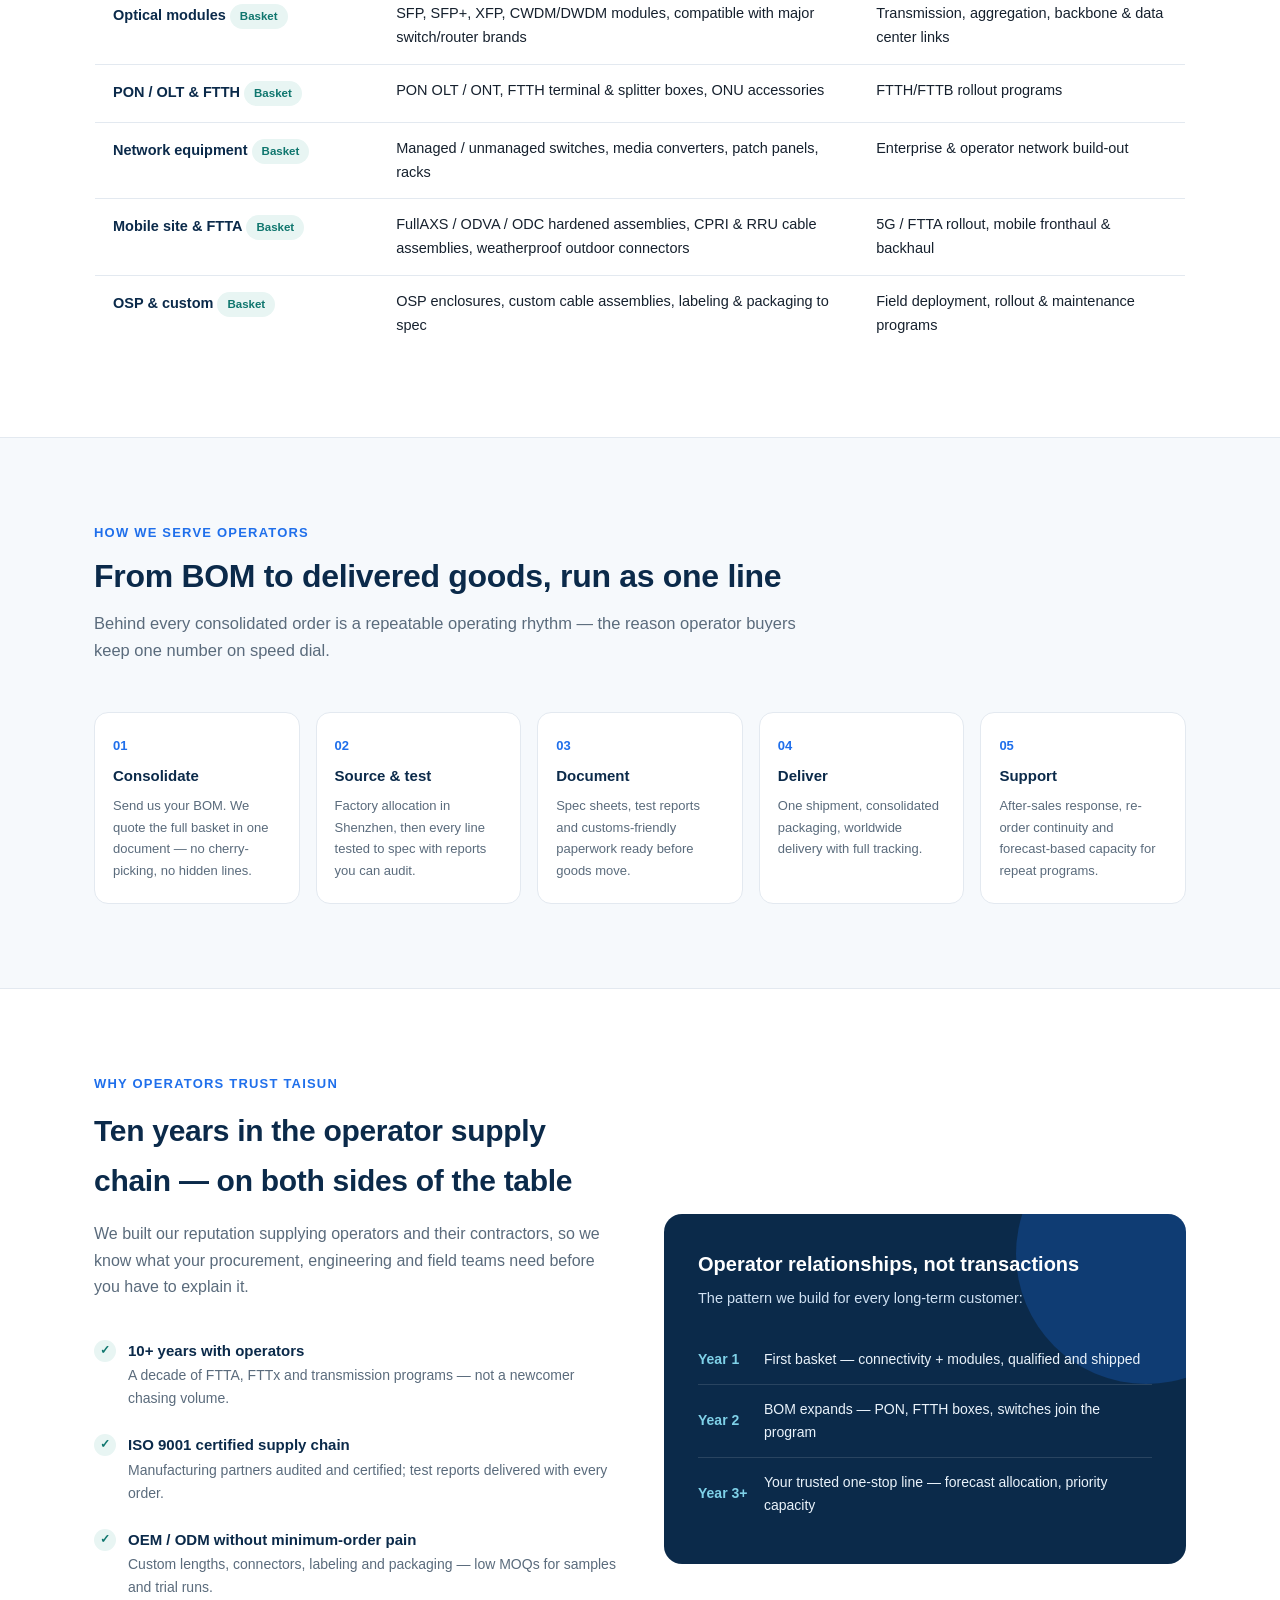
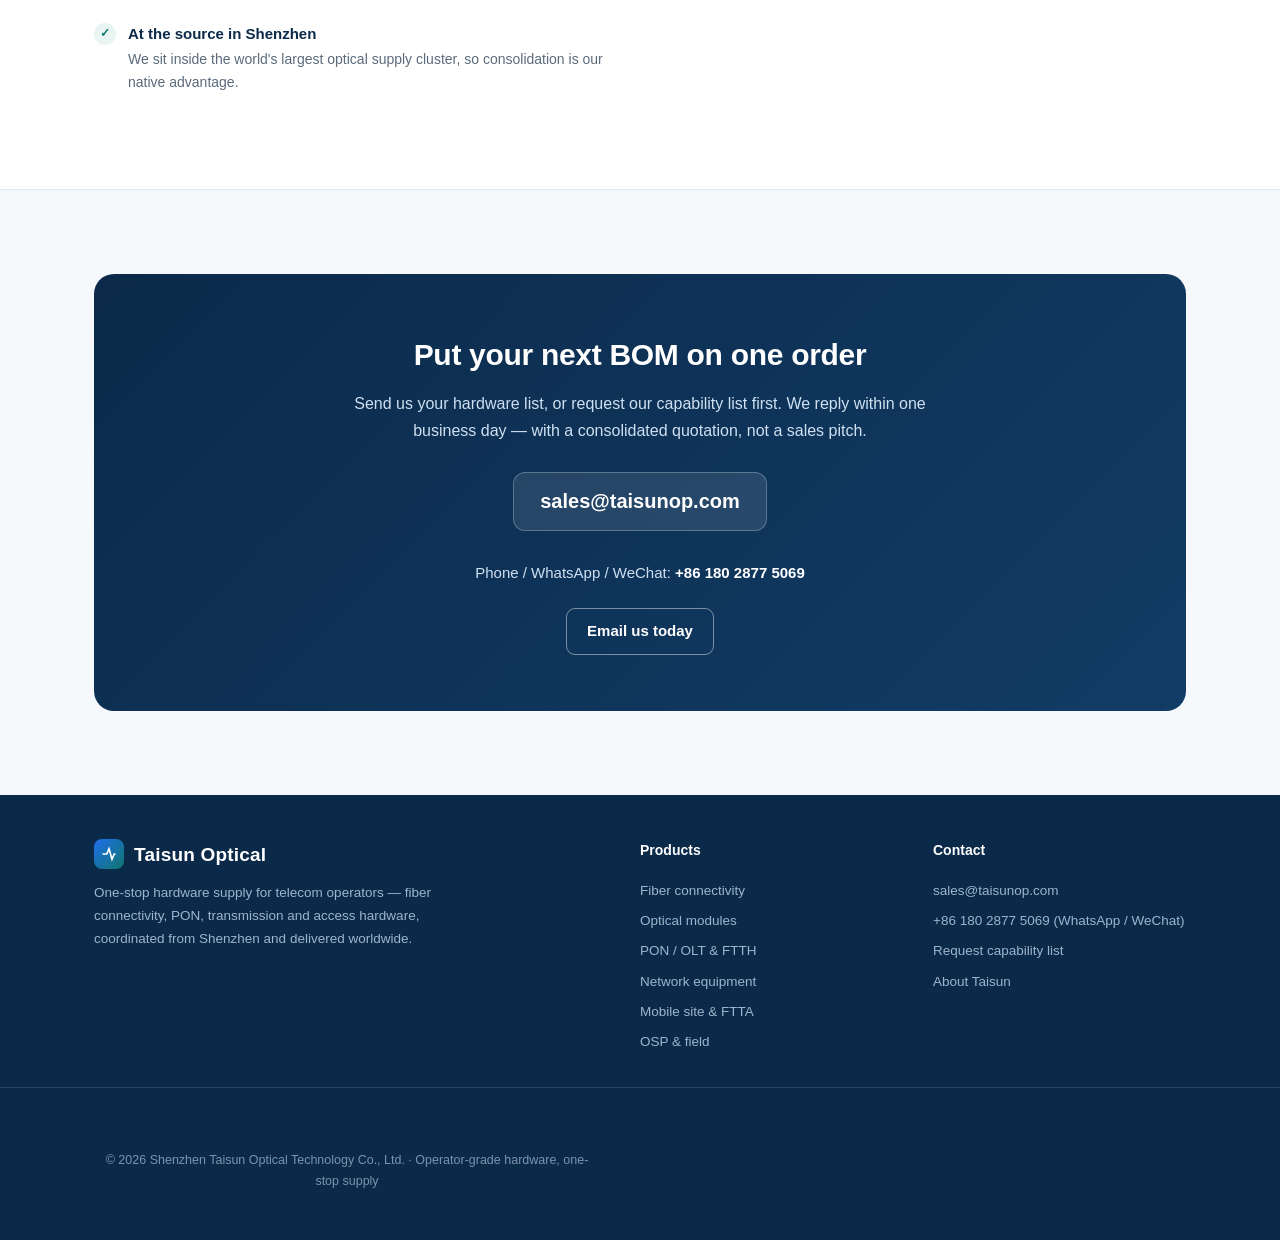
==== commit c787129d: "Rebrand: one-stop operator hardware partner site" ====
--- a/index.html
+++ b/index.html
@@ -1,555 +1,480 @@
 <!DOCTYPE html>
 <html lang="en">
 <head>
-    <meta charset="UTF-8">
-    <meta name="viewport" content="width=device-width, initial-scale=1.0">
-    <title>Shenzhen Taisun Optical Technology Co., Ltd. — FTTA & Fiber Optic Connectivity Solutions</title>
-    <meta name="description" content="Shenzhen Taisun Optical — Professional supplier of FTTA connectors, OptiTap, ODVA, FullAXS, PDLC, CPRI, ODC and fiber optic cable assemblies. ISO certified, custom OEM supported.">
-    <meta name="keywords" content="FTTA connector, OptiTap, ODVA, FullAXS, PDLC, fiber optic patch cord, FTTA cable assembly, waterproof fiber connector">
-    <link rel="icon" type="image/svg+xml" href="data:image/svg+xml,%3Csvg xmlns='http://www.w3.org/2000/svg' viewBox='0 0 32 32'%3E%3Ccircle cx='16' cy='16' r='14' fill='%230066CC'/%3E%3Cpath d='M16 6 L16 16 L24 12' stroke='white' stroke-width='2.5' fill='none' stroke-linecap='round'/%3E%3Cpath d='M16 16 L16 26 M10 22 L16 26 L22 22' stroke='white' stroke-width='2' fill='none' stroke-linecap='round' stroke-linejoin='round'/%3E%3C/svg%3E">
-    <link rel="stylesheet" href="style.css">
+<meta charset="UTF-8">
+<meta name="viewport" content="width=device-width, initial-scale=1.0">
+<title>Taisun Optical — One-Stop Hardware Partner for Telecom Operators</title>
+<meta name="description" content="Shenzhen Taisun Optical Technology Co., Ltd. — one-stop operator passive &amp; active fiber optic products supplier. 10+ years supplying fiber connectivity, PON, transmission and access hardware, sourced, tested and delivered as a single coordinated order.">
+<style>
+:root{
+  --navy:#0b2a4a; --navy-2:#123c66; --blue:#1f6feb; --blue-d:#1758c4;
+  --teal:#0f766e; --teal-l:#e8f5f3;
+  --ink:#16212e; --muted:#5a6b7c; --line:#e3e9f0;
+  --bg:#ffffff; --bg-soft:#f6f9fc; --bg-navy:#0b2a4a;
+  --radius:14px;
+  --shadow:0 1px 2px rgba(11,42,74,.05), 0 8px 24px rgba(11,42,74,.06);
+}
+*{margin:0;padding:0;box-sizing:border-box}
+html{scroll-behavior:smooth}
+body{font-family:-apple-system,BlinkMacSystemFont,"Segoe UI",Roboto,"Helvetica Neue",Arial,"PingFang SC","Microsoft YaHei",sans-serif;color:var(--ink);background:var(--bg);line-height:1.65;font-size:16px;-webkit-font-smoothing:antialiased}
+.wrap{max-width:1140px;margin:0 auto;padding:0 24px}
+a{color:var(--blue);text-decoration:none}
+img{max-width:100%}
+
+/* ---------- top bar ---------- */
+.topbar{background:var(--navy);color:#cfe0f2;font-size:13px}
+.topbar .wrap{display:flex;justify-content:space-between;align-items:center;height:38px}
+.topbar a{color:#cfe0f2}
+.topbar a:hover{color:#fff}
+
+/* ---------- nav ---------- */
+header.nav{position:sticky;top:0;z-index:50;background:rgba(255,255,255,.96);backdrop-filter:blur(6px);border-bottom:1px solid var(--line)}
+.nav .wrap{display:flex;align-items:center;justify-content:space-between;height:68px}
+.logo{display:flex;align-items:center;gap:10px;font-weight:700;font-size:19px;color:var(--navy);letter-spacing:.2px}
+.logo .dot{width:30px;height:30px;border-radius:8px;background:linear-gradient(135deg,var(--blue),var(--teal));display:flex;align-items:center;justify-content:center}
+.logo .dot svg{width:18px;height:18px}
+.logo small{display:block;font-size:11px;font-weight:500;color:var(--muted);letter-spacing:.4px;line-height:1.2}
+nav.menu{display:flex;gap:28px;align-items:center}
+nav.menu a{color:var(--ink);font-size:15px;font-weight:500}
+nav.menu a:hover{color:var(--blue)}
+.btn{display:inline-block;background:var(--blue);color:#fff!important;padding:10px 20px;border-radius:9px;font-weight:600;font-size:15px;transition:background .15s}
+.btn:hover{background:var(--blue-d)}
+.btn.ghost{background:transparent;border:1.5px solid rgba(255,255,255,.45);color:#fff!important}
+.btn.ghost:hover{border-color:#fff;background:rgba(255,255,255,.08)}
+.btn.dark{background:var(--navy);color:#fff!important}
+.btn.dark:hover{background:var(--navy-2)}
+.burger{display:none;background:none;border:none;cursor:pointer;padding:6px}
+.burger span{display:block;width:22px;height:2px;background:var(--navy);margin:5px 0;border-radius:2px}
+
+/* ---------- hero ---------- */
+.hero{background:
+  radial-gradient(1000px 400px at 85% -10%, rgba(31,111,235,.10), transparent 60%),
+  radial-gradient(800px 380px at -10% 110%, rgba(15,118,110,.10), transparent 60%),
+  var(--bg-soft);
+  border-bottom:1px solid var(--line)}
+.hero .wrap{display:grid;grid-template-columns:1.15fr .85fr;gap:48px;padding-top:84px;padding-bottom:84px;align-items:center}
+.eyebrow{display:inline-flex;align-items:center;gap:8px;background:#e8f1fe;color:var(--blue-d);font-size:13px;font-weight:600;padding:6px 14px;border-radius:999px;margin-bottom:22px}
+.eyebrow .pulse{width:7px;height:7px;border-radius:50%;background:var(--teal)}
+.hero h1{font-size:44px;line-height:1.18;letter-spacing:-.5px;color:var(--navy);font-weight:800;margin-bottom:20px}
+.hero h1 em{font-style:normal;color:var(--blue)}
+.hero p.lead{font-size:18px;color:var(--muted);max-width:560px;margin-bottom:32px}
+.hero .cta{display:flex;gap:14px;flex-wrap:wrap;margin-bottom:34px}
+.metrics{display:flex;gap:36px;flex-wrap:wrap;border-top:1px solid var(--line);padding-top:26px}
+.metrics .m b{display:block;font-size:26px;color:var(--navy);font-weight:800;letter-spacing:-.3px}
+.metrics .m span{font-size:13.5px;color:var(--muted)}
+.hero-visual{background:var(--bg);border:1px solid var(--line);border-radius:18px;padding:26px;box-shadow:var(--shadow)}
+.hero-visual .hv-head{display:flex;justify-content:space-between;align-items:center;margin-bottom:18px}
+.hero-visual .hv-head b{font-size:15px;color:var(--navy)}
+.hero-visual .hv-head span{font-size:12px;color:var(--muted);background:var(--bg-soft);padding:3px 10px;border-radius:999px}
+.hv-row{display:flex;align-items:center;gap:10px;padding:10px 12px;border:1px solid var(--line);border-radius:10px;margin-bottom:10px;font-size:14px;background:var(--bg)}
+.hv-row .tag{font-size:11px;font-weight:700;color:var(--blue-d);background:#e8f1fe;padding:2px 8px;border-radius:6px;white-space:nowrap}
+.hv-row .tag.green{color:var(--teal);background:var(--teal-l)}
+.hv-row .bar{flex:1;height:6px;background:#eef2f7;border-radius:3px;overflow:hidden}
+.hv-row .bar i{display:block;height:100%;border-radius:3px}
+.hv-note{font-size:12.5px;color:var(--muted);text-align:center;margin-top:14px}
+
+/* ---------- sections ---------- */
+section{padding:84px 0}
+section.soft{background:var(--bg-soft);border-top:1px solid var(--line);border-bottom:1px solid var(--line)}
+.sec-head{max-width:720px;margin-bottom:48px}
+.sec-head .kicker{font-size:13px;font-weight:700;letter-spacing:1.2px;text-transform:uppercase;color:var(--blue);margin-bottom:12px}
+.sec-head h2{font-size:32px;line-height:1.25;color:var(--navy);letter-spacing:-.3px;font-weight:800;margin-bottom:14px}
+.sec-head p{font-size:16.5px;color:var(--muted)}
+
+/* ---------- value props ---------- */
+.vp-grid{display:grid;grid-template-columns:repeat(2,1fr);gap:20px}
+.vp-card{background:var(--bg);border:1px solid var(--line);border-radius:var(--radius);padding:26px;transition:box-shadow .2s,border-color .2s}
+.vp-card:hover{box-shadow:var(--shadow);border-color:#c9d6e5}
+.vp-card .ic{width:44px;height:44px;border-radius:11px;display:flex;align-items:center;justify-content:center;margin-bottom:16px;background:#e8f1fe}
+.vp-card .ic.teal{background:var(--teal-l)}
+.vp-card .ic svg{width:22px;height:22px}
+.vp-card h3{font-size:17px;color:var(--navy);font-weight:700;margin-bottom:8px}
+.vp-card p{font-size:14.5px;color:var(--muted)}
+
+/* ---------- products ---------- */
+.flagship{background:var(--navy);border-radius:18px;color:#fff;padding:34px 36px;display:flex;justify-content:space-between;align-items:center;gap:28px;margin-bottom:40px;flex-wrap:wrap}
+.flagship .f-tag{font-size:12px;font-weight:700;letter-spacing:1.2px;text-transform:uppercase;color:#7fd1e8;margin-bottom:10px}
+.flagship h3{font-size:24px;font-weight:800;margin-bottom:8px;letter-spacing:-.2px}
+.flagship p{font-size:14.5px;color:#cfe0f2;max-width:560px}
+.flagship .f-chip{display:flex;gap:8px;flex-wrap:wrap;margin-top:14px}
+.flagship .f-chip span{font-size:12.5px;background:rgba(255,255,255,.1);border:1px solid rgba(255,255,255,.2);padding:5px 12px;border-radius:999px;color:#eaf3fb}
+.flagship .f-star{font-size:13px;font-weight:600;background:rgba(255,255,255,.12);border:1px solid rgba(255,255,255,.25);padding:12px 20px;border-radius:12px;text-align:center;max-width:230px;color:#fff}
+.cat-grid{display:grid;grid-template-columns:repeat(3,1fr);gap:18px;margin-bottom:44px}
+.cat{background:var(--bg);border:1px solid var(--line);border-radius:var(--radius);padding:22px}
+.cat:hover{box-shadow:var(--shadow)}
+.cat .c-tag{font-size:11.5px;font-weight:700;letter-spacing:.8px;text-transform:uppercase;color:var(--blue);margin-bottom:10px}
+.cat h4{font-size:16px;color:var(--navy);font-weight:700;margin-bottom:8px}
+.cat ul{list-style:none}
+.cat li{font-size:13.5px;color:var(--muted);padding:4px 0 4px 16px;position:relative}
+.cat li::before{content:"";position:absolute;left:0;top:11px;width:6px;height:6px;border-radius:50%;background:var(--blue)}
+.cat li.g::before{background:var(--teal)}
+.matrix-table{width:100%;border-collapse:collapse;background:var(--bg);border:1px solid var(--line);border-radius:var(--radius);overflow:hidden}
+.matrix-table th{background:var(--bg-soft);text-align:left;font-size:13px;letter-spacing:.6px;text-transform:uppercase;color:var(--muted);padding:14px 18px;border-bottom:1px solid var(--line);font-weight:700}
+.matrix-table td{padding:14px 18px;font-size:14.5px;border-bottom:1px solid var(--line);vertical-align:top}
+.matrix-table tr:last-child td{border-bottom:none}
+.matrix-table td b{color:var(--navy)}
+.matrix-table td .pill{display:inline-block;font-size:11.5px;font-weight:700;padding:3px 10px;border-radius:999px;margin:2px 4px 2px 0}
+.pill.halo{background:#e8f1fe;color:var(--blue-d)}
+.pill.basket{background:var(--teal-l);color:var(--teal)}
+
+/* ---------- how we serve ---------- */
+.how-grid{display:grid;grid-template-columns:repeat(5,1fr);gap:16px}
+.how{background:var(--bg);border:1px solid var(--line);border-radius:var(--radius);padding:22px 18px}
+.how .n{font-size:13px;font-weight:800;color:var(--blue);margin-bottom:8px}
+.how h4{font-size:15px;color:var(--navy);font-weight:700;margin-bottom:6px}
+.how p{font-size:13px;color:var(--muted)}
+
+/* ---------- why us ---------- */
+.why{display:grid;grid-template-columns:1fr 1fr;gap:48px;align-items:center}
+.why h2{font-size:30px;color:var(--navy);font-weight:800;letter-spacing:-.3px;margin-bottom:16px}
+.why .sub{font-size:16px;color:var(--muted);margin-bottom:26px}
+.check{display:flex;gap:12px;padding:11px 0;align-items:flex-start}
+.check .ok{flex-shrink:0;width:22px;height:22px;border-radius:50%;background:var(--teal-l);color:var(--teal);display:flex;align-items:center;justify-content:center;font-weight:800;font-size:12px;margin-top:2px}
+.check b{color:var(--navy);font-size:15px;font-weight:600}
+.check p{font-size:14px;color:var(--muted)}
+.why-visual{background:var(--navy);color:#fff;border-radius:18px;padding:34px;position:relative;overflow:hidden}
+.why-visual::after{content:"";position:absolute;width:260px;height:260px;border-radius:50%;background:rgba(31,111,235,.25);top:-90px;right:-90px}
+.why-visual h3{font-size:20px;font-weight:800;margin-bottom:6px;position:relative;z-index:1}
+.why-visual .q{font-size:14.5px;color:#cfe0f2;margin-bottom:24px;position:relative;z-index:1}
+.wv-row{display:flex;gap:14px;align-items:center;padding:13px 0;border-bottom:1px solid rgba(255,255,255,.12);font-size:14px;position:relative;z-index:1}
+.wv-row:last-child{border-bottom:none}
+.wv-row .yr{font-weight:800;color:#7fd1e8;min-width:52px}
+.wv-row span{color:#eaf3fb}
+
+/* ---------- contact ---------- */
+.contact-cta{background:linear-gradient(135deg,var(--navy),var(--navy-2));border-radius:20px;padding:56px;text-align:center;color:#fff}
+.contact-cta h2{font-size:30px;font-weight:800;margin-bottom:12px;letter-spacing:-.3px}
+.contact-cta p{font-size:16px;color:#cfe0f2;max-width:620px;margin:0 auto 28px}
+.contact-cta .big-mail{font-size:20px;font-weight:700;color:#fff;background:rgba(255,255,255,.1);border:1px solid rgba(255,255,255,.25);padding:12px 26px;border-radius:12px;display:inline-block;margin-bottom:16px}
+
+/* ---------- footer ---------- */
+footer{background:var(--bg-navy);color:#9db4cc;font-size:13.5px}
+footer .wrap{padding:44px 24px 30px;display:grid;grid-template-columns:2fr 1fr 1fr;gap:40px}
+footer h5{color:#fff;font-size:14px;margin-bottom:14px;font-weight:700}
+footer a{color:#9db4cc;display:block;padding:4px 0}
+footer a:hover{color:#fff}
+footer p.about{max-width:340px;margin-top:12px;line-height:1.7}
+.foot-bottom{border-top:1px solid rgba(255,255,255,.12);padding:18px 0;text-align:center;font-size:12.5px;color:#7c93ad}
+
+@media(max-width:960px){
+  .hero .wrap{grid-template-columns:1fr;padding-top:56px;padding-bottom:56px;gap:36px}
+  .hero h1{font-size:34px}
+  .cat-grid{grid-template-columns:repeat(2,1fr)}
+  .how-grid{grid-template-columns:repeat(2,1fr)}
+  .why{grid-template-columns:1fr}
+  footer .wrap{grid-template-columns:1fr}
+}
+@media(max-width:640px){
+  nav.menu{display:none}
+  .burger{display:block}
+  .vp-grid,.cat-grid,.how-grid{grid-template-columns:1fr}
+  .metrics{gap:20px}
+  .contact-cta{padding:40px 24px}
+}
+</style>
 </head>
 <body>
 
-<!-- ── Navigation ── -->
-<nav>
-    <div class="container">
-        <a href="index.html" class="nav-logo">
-            <svg viewBox="0 0 160 48" xmlns="http://www.w3.org/2000/svg">
-                <!-- Mountain peak + fiber signal -->
-                <defs>
-                    <linearGradient id="logoGrad" x1="0%" y1="0%" x2="100%" y2="100%">
-                        <stop offset="0%" style="stop-color:#0055A4"/>
-                        <stop offset="100%" style="stop-color:#00A8E8"/>
-                    </linearGradient>
-                </defs>
-                <!-- Mountain -->
-                <polygon points="8,44 28,8 48,44" fill="url(#logoGrad)" opacity="0.9"/>
-                <!-- Signal arcs -->
-                <path d="M58,40 Q66,28 74,40" fill="none" stroke="#0055A4" stroke-width="2.2" stroke-linecap="round"/>
-                <path d="M62,34 Q66,22 70,34" fill="none" stroke="#00A8E8" stroke-width="2.2" stroke-linecap="round"/>
-                <path d="M66,28 Q68,18 70,28" fill="none" stroke="#00A8E8" stroke-width="2" stroke-linecap="round"/>
-                <!-- Company name -->
-                <text x="82" y="29" font-family="Arial, sans-serif" font-weight="800" font-size="14" fill="#003D7A" letter-spacing="0.5">TAISUN</text>
-                <text x="82" y="42" font-family="Arial, sans-serif" font-weight="600" font-size="9" fill="#777" letter-spacing="1.2">OPTICAL</text>
-            </svg>
-        </a>
-        <ul class="nav-links" id="navLinks">
-            <li><a href="index.html" class="active">Home</a></li>
-            <li><a href="index.html#products">Products</a></li>
-            <li><a href="solution.html">Solutions</a></li>
-            <li><a href="company.html">Company</a></li>
-            <li><a href="index.html#contact">Contact</a></li>
-            <li><a href="index.html#inquiry" class="nav-cta">Get a Quote</a></li>
+<div class="topbar">
+  <div class="wrap">
+    <span>One-stop operator passive &amp; active fiber optic products supplier · Shenzhen, China</span>
+    <a href="mailto:sales@taisunop.com">sales@taisunop.com</a>
+  </div>
+</div>
+
+<header class="nav">
+  <div class="wrap">
+    <div class="logo">
+      <span class="dot">
+        <svg viewBox="0 0 24 24" fill="none" stroke="#fff" stroke-width="2.2" stroke-linecap="round"><path d="M4 12h5l3-7 4 14 3-7h1"/></svg>
+      </span>
+      <span>Taisun Optical<small>Operator hardware · one-stop supply</small></span>
+    </div>
+    <nav class="menu">
+      <a href="#why">Why operators</a>
+      <a href="#products">Products</a>
+      <a href="#how">How we serve</a>
+      <a href="#about">Why us</a>
+      <a href="#contact" class="btn">Request capability list</a>
+    </nav>
+    <button class="burger" aria-label="Menu"><span></span><span></span><span></span></button>
+  </div>
+</header>
+
+<section class="hero">
+  <div class="wrap">
+    <div>
+      <span class="eyebrow"><span class="pulse"></span>Positioned for telecom operators — not one-off traders</span>
+      <h1>The one-stop hardware partner <em>operators</em> actually trust</h1>
+      <p class="lead">Ten years of supplying operators across access, transport and mobile networks. One point of contact for fiber connectivity, PON, transmission and access hardware — sourced, tested and delivered as a single coordinated order.</p>
+      <div class="cta">
+        <a href="#contact" class="btn">Get our capability list</a>
+        <a href="#products" class="btn ghost dark" style="border-color:var(--navy);color:var(--navy)!important">Explore product range</a>
+      </div>
+      <div class="metrics">
+        <div class="m"><b>10+</b><span>years serving operators</span></div>
+        <div class="m"><b>30+</b><span>markets supplied</span></div>
+        <div class="m"><b>ISO 9001</b><span>certified supply chain</span></div>
+        <div class="m"><b>1 PO</b><span>one partner, one shipment</span></div>
+      </div>
+    </div>
+    <div class="hero-visual">
+      <div class="hv-head"><b>One order, one partner</b><span>Live example</span></div>
+      <div class="hv-row"><span class="tag">SFP+ transceivers</span><div class="bar"><i style="width:88%;background:#1f6feb"></i></div><span style="font-size:12px;color:var(--muted)">12,000 pcs</span></div>
+      <div class="hv-row"><span class="tag green">Fiber patch cords</span><div class="bar"><i style="width:96%;background:#0f766e"></i></div><span style="font-size:12px;color:var(--muted)">4,800 pcs</span></div>
+      <div class="hv-row"><span class="tag">PON OLT &amp; ONT</span><div class="bar"><i style="width:74%;background:#1f6feb"></i></div><span style="font-size:12px;color:var(--muted)">620 units</span></div>
+      <div class="hv-row"><span class="tag green">PLC splitters</span><div class="bar"><i style="width:82%;background:#0f766e"></i></div><span style="font-size:12px;color:var(--muted)">9,300 pcs</span></div>
+      <div class="hv-row"><span class="tag">Media converters</span><div class="bar"><i style="width:66%;background:#1f6feb"></i></div><span style="font-size:12px;color:var(--muted)">1,150 units</span></div>
+      <div class="hv-row"><span class="tag green">FTTH boxes</span><div class="bar"><i style="width:90%;background:#0f766e"></i></div><span style="font-size:12px;color:var(--muted)">2,700 units</span></div>
+      <p class="hv-note">A real blended order, coordinated by one team — one quote, one QC pass, one shipment.</p>
+    </div>
+  </div>
+</section>
+
+<section id="why" class="soft">
+  <div class="wrap">
+    <div class="sec-head">
+      <div class="kicker">Why operators work with us</div>
+      <h2>Built for the way operators actually buy</h2>
+      <p>Most traders sell products. We run your hardware procurement as one program — so your teams stop chasing a dozen vendors and start receiving a single coordinated supply line.</p>
+    </div>
+    <div class="vp-grid">
+      <div class="vp-card">
+        <div class="ic"><svg viewBox="0 0 24 24" fill="none" stroke="#1f6feb" stroke-width="2" stroke-linecap="round" stroke-linejoin="round"><path d="M3 7l9-4 9 4-9 4-9-4z"/><path d="M3 7v10l9 4 9-4V7"/><path d="M12 11v10"/></svg></div>
+        <h3>One PO, one partner</h3>
+        <p>Consolidate fiber connectivity, modules, PON and access hardware into a single order with one quotation, one QC process and one shipment schedule. Fewer vendors, fewer gaps, fewer headaches for your procurement team.</p>
+      </div>
+      <div class="vp-card">
+        <div class="ic teal"><svg viewBox="0 0 24 24" fill="none" stroke="#0f766e" stroke-width="2" stroke-linecap="round" stroke-linejoin="round"><path d="M12 2l8 4v6c0 5-3.5 8.5-8 10-4.5-1.5-8-5-8-10V6l8-4z"/><path d="M9 12l2 2 4-4"/></svg></div>
+        <h3>Operator-grade QA</h3>
+        <p>Every line is tested to published spec — insertion loss, return loss, IP67/IP68 waterproofing — with full test reports and compliance documentation delivered with your goods.</p>
+      </div>
+      <div class="vp-card">
+        <div class="ic"><svg viewBox="0 0 24 24" fill="none" stroke="#1f6feb" stroke-width="2" stroke-linecap="round" stroke-linejoin="round"><circle cx="12" cy="12" r="9"/><path d="M12 7v5l3 3"/></svg></div>
+        <h3>Continuity you can plan on</h3>
+        <p>Stable supply, consistent lead times and transparent order status across every category. We hold capacity with manufacturing partners in Shenzhen — the heart of the global optical supply chain.</p>
+      </div>
+      <div class="vp-card">
+        <div class="ic teal"><svg viewBox="0 0 24 24" fill="none" stroke="#0f766e" stroke-width="2" stroke-linecap="round" stroke-linejoin="round"><path d="M4 6h16M4 12h16M4 18h10"/></svg></div>
+        <h3>We speak procurement</h3>
+        <p>Spec sheets, compliance files, packaging to your standards, customs-friendly documentation. Your team gets what it needs to approve, import and deploy without friction.</p>
+      </div>
+    </div>
+  </div>
+</section>
+
+<section id="products">
+  <div class="wrap">
+    <div class="sec-head">
+      <div class="kicker">Product portfolio</div>
+      <h2>A complete hardware basket — with real depth in fiber</h2>
+      <p>Few trading houses position for operator support. We do: a full procurement basket anchored by a flagship line we have manufactured for over a decade.</p>
+    </div>
+
+    <div class="flagship">
+      <div>
+        <div class="f-tag">Flagship · our core since day one</div>
+        <h3>Fiber Connectivity</h3>
+        <p>Patch cords, hardened FTTA/FTTx connectors, drop cables and PLC splitters — the line that earned our place on operator purchase lists, and the anchor of every consolidated order we run.</p>
+        <div class="f-chip">
+          <span>Fiber patch cords</span><span>FTTA &amp; FTTx connectors</span><span>Drop cables</span><span>PLC splitters</span><span>OEM &amp; ODM</span>
+        </div>
+      </div>
+      <div class="f-star">Deepest expertise<br>in this line —<br>manufactured 10+ years</div>
+    </div>
+
+    <div class="cat-grid">
+      <div class="cat">
+        <div class="c-tag">Access &amp; FTTH</div>
+        <h4>PON &amp; FTTx Access</h4>
+        <ul>
+          <li>PON OLT / ONT equipment</li>
+          <li>FTTH terminal &amp; splitter boxes</li>
+          <li class="g">ONU/ONT accessories</li>
         </ul>
-        <button class="menu-toggle" onclick="document.getElementById('navLinks').classList.toggle('open')">
-            <span></span><span></span><span></span>
-        </button>
-    </div>
-</nav>
-
-<!-- ── Hero ── -->
-<section class="hero">
-    <div class="container">
-        <h1>Reliable <span>FTTA & Fiber Optic</span><br>Connectivity Solutions</h1>
-        <p>Shenzhen Taisun Optical Technology Co., Ltd. — your trusted partner for FTTA connectors, OptiTap, ODVA, FullAXS, PDLC, CPRI, ODC and custom fiber optic cable assemblies. ISO certified quality, competitive pricing, fast delivery.</p>
-        <div class="hero-btns">
-            <a href="#inquiry" class="btn btn-primary">Request a Quote</a>
-            <a href="#products" class="btn btn-outline">Explore Products</a>
-        </div>
-    </div>
-</section>
-
-<!-- ── Advantages ── -->
-<section class="section section-alt" id="advantages">
-    <div class="container">
-        <h2 class="section-title">Why Choose Taisun Optical</h2>
-        <p class="section-subtitle">We combine deep industry expertise with reliable supply chain to deliver value</p>
-        <div class="advantages-grid">
-            <div class="adv-card">
-                <div class="adv-icon ic-blue">
-                    <svg width="28" height="28" viewBox="0 0 24 24" fill="none" stroke="currentColor" stroke-width="1.8"><circle cx="12" cy="12" r="10"/><polyline points="12 6 12 12 16 14"/></svg>
-                </div>
-                <h3>12+ Years FTTA Expertise</h3>
-                <p>Focused on FTTA connectivity products since day one — we know what telecom operators and contractors need.</p>
-            </div>
-            <div class="adv-card">
-                <div class="adv-icon ic-teal">
-                    <svg width="28" height="28" viewBox="0 0 24 24" fill="none" stroke="currentColor" stroke-width="1.8"><path d="M22 11.08V12a10 10 0 1 1-5.93-9.14"/><polyline points="22 4 12 14.01 9 11.01"/></svg>
-                </div>
-                <h3>ISO Certified Quality</h3>
-                <p>All products manufactured under ISO 9001 certified processes. Full testing reports available — insertion loss, return loss, waterproof IP67/IP68.</p>
-            </div>
-            <div class="adv-card">
-                <div class="adv-icon ic-orange">
-                    <svg width="28" height="28" viewBox="0 0 24 24" fill="none" stroke="currentColor" stroke-width="1.8"><rect x="3" y="3" width="7" height="7"/><rect x="14" y="3" width="7" height="7"/><rect x="14" y="14" width="7" height="7"/><rect x="3" y="14" width="7" height="7"/></svg>
-                </div>
-                <h3>Custom OEM & ODM Supported</h3>
-                <p>Custom cable lengths, connector types, labeling, and packaging. Low MOQ for sample orders and trial runs.</p>
-            </div>
-            <div class="adv-card">
-                <div class="adv-icon ic-purple">
-                    <svg width="28" height="28" viewBox="0 0 24 24" fill="none" stroke="currentColor" stroke-width="1.8"><circle cx="12" cy="12" r="3"/><path d="M19.4 15a1.65 1.65 0 0 0 .33 1.82l.06.06a2 2 0 0 1 0 2.83 2 2 0 0 1-2.83 0l-.06-.06a1.65 1.65 0 0 0-1.82-.33 1.65 1.65 0 0 0-1 1.51V21a2 2 0 0 1-2 2 2 2 0 0 1-2-2v-.09A1.65 1.65 0 0 0 9 19.4a1.65 1.65 0 0 0-1.82.33l-.06.06a2 2 0 0 1-2.83 0 2 2 0 0 1 0-2.83l.06-.06A1.65 1.65 0 0 0 4.68 15a1.65 1.65 0 0 0-1.51-1H3a2 2 0 0 1-2-2 2 2 0 0 1 2-2h.09A1.65 1.65 0 0 0 4.6 9a1.65 1.65 0 0 0-.33-1.82l-.06-.06a2 2 0 0 1 0-2.83 2 2 0 0 1 2.83 0l.06.06A1.65 1.65 0 0 0 9 4.68a1.65 1.65 0 0 0 1-1.51V3a2 2 0 0 1 2-2 2 2 0 0 1 2 2v.09a1.65 1.65 0 0 0 1 1.51 1.65 1.65 0 0 0 1.82-.33l.06-.06a2 2 0 0 1 2.83 0 2 2 0 0 1 0 2.83l-.06.06A1.65 1.65 0 0 0 19.4 9a1.65 1.65 0 0 0 1.51 1H21a2 2 0 0 1 2 2 2 2 0 0 1-2 2h-.09a1.65 1.65 0 0 0-1.51 1z"/></svg>
-                </div>
-                <h3>Fast Delivery & Flexible Supply</h3>
-                <p>Strategic partnership with top-tier manufacturers ensures stable supply and quick turnaround. Express shipping worldwide.</p>
-            </div>
-        </div>
-    </div>
-</section>
-
-<!-- ── Products ── -->
-<section class="section" id="products">
-    <div class="container">
-        <h2 class="section-title">Our Products</h2>
-        <p class="section-subtitle">Comprehensive FTTA and fiber optic connectivity product lines for telecom infrastructure</p>
-
-        <!-- Tabs -->
-        <div class="product-tabs" id="productTabs">
-            <button class="product-tab active" data-tab="optitap">OptiTap</button>
-            <button class="product-tab" data-tab="odva">ODVA</button>
-            <button class="product-tab" data-tab="fullaxs">FullAXS</button>
-            <button class="product-tab" data-tab="nsn">NSN Boot LC</button>
-            <button class="product-tab" data-tab="cpri">CPRI LC</button>
-            <button class="product-tab" data-tab="pdlc">PDLC</button>
-            <button class="product-tab" data-tab="universal">Universal</button>
-            <button class="product-tab" data-tab="odc">ODC Cable</button>
-            <button class="product-tab" data-tab="newprod">New Product</button>
-        </div>
-
-        <!-- OptiTap -->
-        <div class="product-detail active" id="tab-optitap">
-            <div class="product-header">
-                <div class="product-img"><img src="images/optitap.png" alt="OptiTap Compatible Fiber Optic Connector" loading="lazy"></div>
-                <div class="product-info">
-                    <h3>OptiTap Compatible Solutions</h3>
-                    <p class="sub-products">
-                        Complete OptiTap-compatible product line for FTTH/FTTA drop cable deployments:<br><br>
-                        • Dielectric ROC Drop Cable Assemblies<br>
-                        • Female H-Connector In-Line Receptacle for OptiTap<br>
-                        • FTTH Waterproof Multiport Flex Splitter Terminal Box<br>
-                        • OptiTap Compatible SC Hardened Adapter<br>
-                        • OptiTap Fiber Optical Patch Cord<br>
-                        • OptiTap Fiber Squid Cable Waterproof Terminal Box<br>
-                        • OptiTap Field Installable Connector (5.0mm Circular Cable)<br>
-                        • OptiTap Field Installable Hardened & Reinforced Connector<br>
-                        • OptiTap SC/APC Patch Cord with 5.0mm Circular Cable<br>
-                        • OptiTap to OptiTap Connector Drop Cable<br>
-                        • OptiTap to SC/APC Connector Jumper with SST Toneable Cable<br>
-                        • OptiTap Toneable ROC Drop Cable<br>
-                        • Pre-Connectorized OptiTap SST Drop Cable
-                    </p>
-                </div>
-            </div>
-            <table class="specs-table">
-                <tr><th>Connector Type</th><td>OptiTap Compatible SC/APC</td></tr>
-                <tr><th>Fiber Type</th><td>G.657A1/A2 Bend-Insensitive Single-mode</td></tr>
-                <tr><th>Insertion Loss</th><td>≤ 0.3 dB (typical)</td></tr>
-                <tr><th>Return Loss</th><td>≥ 60 dB (APC)</td></tr>
-                <tr><th>Waterproof Rating</th><td>IP67 / IP68</td></tr>
-                <tr><th>Operating Temperature</th><td>-40°C to +85°C</td></tr>
-                <tr><th>Cable Diameter Options</th><td>3.0mm / 5.0mm / Drop Cable</td></tr>
-                <tr><th>Mating Durability</th><td>≥ 500 cycles</td></tr>
-                <tr><th>Custom Options</th><td>Length, labeling, packaging, OEM branding</td></tr>
-            </table>
-        </div>
-
-        <!-- ODVA -->
-        <div class="product-detail" id="tab-odva">
-            <div class="product-header">
-                <div class="product-img"><img src="images/odva.png" alt="ODVA Outdoor Waterproof Fiber Optic Connector" loading="lazy"></div>
-                <div class="product-info">
-                    <h3>ODVA Connector Series (SC / LC / MPO)</h3>
-                    <p class="sub-products">
-                        Rugged outdoor connectors designed for FTTA remote radio unit connections:<br><br>
-                        • FTTA ODVA LC Connector Cable Assemblies<br>
-                        • IP67 Waterproof ODVA-SC Fiber Optic Connector<br>
-                        • ODVA MPO Fiber Optic Cable
-                    </p>
-                </div>
-            </div>
-            <table class="specs-table">
-                <tr><th>Connector Interface</th><td>ODVA Standard (LC / SC / MPO)</td></tr>
-                <tr><th>Fiber Mode</th><td>Single-mode (SM) / Multi-mode (MM)</td></tr>
-                <tr><th>Insertion Loss</th><td>≤ 0.35 dB (SM), ≤ 0.25 dB (MM typical)</td></tr>
-                <tr><th>Return Loss</th><td>≥ 50 dB (UPC), ≥ 60 dB (APC)</td></tr>
-                <tr><th>Waterproof Rating</th><td>IP67</td></tr>
-                <tr><th>Operating Temperature</th><td>-40°C to +85°C</td></tr>
-                <tr><th>Mating Durability</th><td>≥ 500 cycles</td></tr>
-                <tr><th>Cable Type</th><td>Outdoor armored / LSZH jacket</td></tr>
-                <tr><th>Application</th><td>FTTA RRU-BBU fiber links, tower-mounted equipment</td></tr>
-            </table>
-        </div>
-
-        <!-- FullAXS -->
-        <div class="product-detail" id="tab-fullaxs">
-            <div class="product-header">
-                <div class="product-img"><img src="images/fullaxs.png" alt="FullAXS Miniature Outdoor Fiber Optic Connector" loading="lazy"></div>
-                <div class="product-info">
-                    <h3>FullAXS Connector Series (SC / LC / MPO)</h3>
-                    <p class="sub-products">
-                        Weatherproof connector solutions with bayonet locking for quick field installation:<br><br>
-                        • IP-FX FullAXS Connector Cable Assemblies<br>
-                        • New Style Waterproof FullAXS Connector Cable Assemblies
-                    </p>
-                </div>
-            </div>
-            <table class="specs-table">
-                <tr><th>Connector Type</th><td>FullAXS (SC / LC / MPO compatible)</td></tr>
-                <tr><th>Locking Mechanism</th><td>Bayonet-style quick lock</td></tr>
-                <tr><th>Waterproof Rating</th><td>IP67</td></tr>
-                <tr><th>Insertion Loss</th><td>≤ 0.35 dB</td></tr>
-                <tr><th>Return Loss</th><td>≥ 50 dB (UPC) / ≥ 60 dB (APC)</td></tr>
-                <tr><th>Operating Temperature</th><td>-40°C to +85°C</td></tr>
-                <tr><th>Salt Mist Resistance</th><td>≥ 96 hours (IEC 61300-2-26)</td></tr>
-                <tr><th>Applications</th><td>Outdoor FTTA, 4G/5G base stations, harsh environment</td></tr>
-            </table>
-        </div>
-
-        <!-- NSN Boot Duplex LC -->
-        <div class="product-detail" id="tab-nsn">
-            <div class="product-header">
-                <div class="product-img"><img src="images/nsn.png" alt="NSN Boot LC Fiber Optic Connector" loading="lazy"></div>
-                <div class="product-info">
-                    <h3>NSN Boot Duplex LC Patch Cable</h3>
-                    <p class="sub-products">
-                        NSN-compatible duplex LC patch cables with specialized boot design for high-density patching environments.
-                    </p>
-                </div>
-            </div>
-            <table class="specs-table">
-                <tr><th>Connector Type</th><td>Duplex LC/UPC or LC/APC with NSN Boot</td></tr>
-                <tr><th>Fiber Mode</th><td>Single-mode G.657.A2</td></tr>
-                <tr><th>Insertion Loss</th><td>≤ 0.3 dB</td></tr>
-                <tr><th>Return Loss</th><td>≥ 50 dB (UPC) / ≥ 60 dB (APC)</td></tr>
-                <tr><th>Cable Diameter</th><td>2.0mm / 3.0mm</td></tr>
-                <tr><th>Boot Type</th><td>NSN-style angled boot for easy routing</td></tr>
-                <tr><th>Applications</th><td>High-density patch panels, data center, NSN equipment</td></tr>
-            </table>
-        </div>
-
-        <!-- CPRI LC -->
-        <div class="product-detail" id="tab-cpri">
-            <div class="product-header">
-                <div class="product-img"><img src="images/cpri.png" alt="CPRI LC Duplex Fiber Optic Connector" loading="lazy"></div>
-                <div class="product-info">
-                    <h3>CPRI LC Cable Assemblies</h3>
-                    <p class="sub-products">
-                        FTTA CPRI cable assemblies for base station fiber connections between BBU and RRU, supporting CPRI protocol up to 10.1 Gbps.
-                    </p>
-                </div>
-            </div>
-            <table class="specs-table">
-                <tr><th>Connector Type</th><td>Duplex LC/UPC</td></tr>
-                <tr><th>Fiber Type</th><td>Single-mode G.657.A2</td></tr>
-                <tr><th>Insertion Loss</th><td>≤ 0.35 dB</td></tr>
-                <tr><th>Return Loss</th><td>≥ 50 dB</td></tr>
-                <tr><th>Waterproof Rating</th><td>Optional IP67 boot</td></tr>
-                <tr><th>Cable Construction</th><td>Armored or LSZH outdoor jacket</td></tr>
-                <tr><th>Application</th><td>4G/5G CPRI links, BBU-RRU interconnection</td></tr>
-            </table>
-        </div>
-
-        <!-- PDLC -->
-        <div class="product-detail" id="tab-pdlc">
-            <div class="product-header">
-                <div class="product-img"><img src="images/pdlc.png" alt="PDLC Push-Pull Outdoor Fiber Optic Connector" loading="lazy"></div>
-                <div class="product-info">
-                    <h3>PDLC Cable Assemblies</h3>
-                    <p class="sub-products">
-                        Push-pull PDLC connectors for high-density fiber management — ideal for data centers and telecom cabinets.
-                    </p>
-                </div>
-            </div>
-            <table class="specs-table">
-                <tr><th>Connector Type</th><td>PDLC Push-Pull LC Duplex</td></tr>
-                <tr><th>Fiber Type</th><td>Single-mode (SM) / Multi-mode (MM)</td></tr>
-                <tr><th>Insertion Loss</th><td>≤ 0.3 dB</td></tr>
-                <tr><th>Return Loss</th><td>≥ 50 dB (UPC)</td></tr>
-                <tr><th>Polarity</th><td>A-B / A-A (configurable)</td></tr>
-                <tr><th>Cable Options</th><td>1.6mm / 2.0mm simplex, 2.0mm duplex</td></tr>
-                <tr><th>Applications</th><td>High-density patching, data center, FTTx</td></tr>
-            </table>
-        </div>
-
-        <!-- Universal Connector -->
-        <div class="product-detail" id="tab-universal">
-            <div class="product-header">
-                <div class="product-img"><img src="images/universal.png" alt="Universal Outdoor Waterproof Fiber Optic Connector" loading="lazy"></div>
-                <div class="product-info">
-                    <h3>Universal TW Connector</h3>
-                    <p class="sub-products">
-                        Universal TW Connector for Huawei Mini SC Adapter and OPT Adapter — cross-compatible solution for telecom equipment.
-                    </p>
-                </div>
-            </div>
-            <table class="specs-table">
-                <tr><th>Connector Type</th><td>Universal TW (Mini SC / OPT compatible)</td></tr>
-                <tr><th>Compatibility</th><td>Huawei Mini SC adapter, OPT adapter</td></tr>
-                <tr><th>Fiber Type</th><td>Single-mode G.657.A2</td></tr>
-                <tr><th>Insertion Loss</th><td>≤ 0.35 dB</td></tr>
-                <tr><th>Return Loss</th><td>≥ 60 dB (APC)</td></tr>
-                <tr><th>Waterproof Rating</th><td>IP67</td></tr>
-                <tr><th>Applications</th><td>Huawei equipment, universal adapter panels</td></tr>
-            </table>
-        </div>
-
-        <!-- ODC Cable -->
-        <div class="product-detail" id="tab-odc">
-            <div class="product-header">
-                <div class="product-img"><img src="images/odc.png" alt="ODC Outdoor Fiber Optic Cable Connector" loading="lazy"></div>
-                <div class="product-info">
-                    <h3>FTTA Waterproof ODC Connector Cable Assemblies</h3>
-                    <p class="sub-products">
-                        Outdoor ODC connectors designed for harsh environment FTTA applications — rugged, reliable, field-proven.
-                    </p>
-                </div>
-            </div>
-            <table class="specs-table">
-                <tr><th>Connector Type</th><td>ODC (Outdoor connector)</td></tr>
-                <tr><th>Fiber Count</th><td>2 / 4 / 8 fibers</td></tr>
-                <tr><th>Insertion Loss</th><td>≤ 0.35 dB</td></tr>
-                <tr><th>Return Loss</th><td>≥ 50 dB (UPC) / ≥ 60 dB (APC)</td></tr>
-                <tr><th>Waterproof Rating</th><td>IP68</td></tr>
-                <tr><th>Operating Temperature</th><td>-40°C to +85°C</td></tr>
-                <tr><th>Mating Durability</th><td>≥ 500 cycles</td></tr>
-                <tr><th>Applications</th><td>FTTA, outdoor telecom, military, industrial</td></tr>
-            </table>
-        </div>
-
-        <!-- New Product -->
-        <div class="product-detail" id="tab-newprod" style="border-left: 3px solid #00A8E8;">
-            <div class="product-header">
-                <div class="product-img" style="background: linear-gradient(135deg, #E6F5FC 0%, #CCEDFA 100%);"><img src="images/newprod.png" alt="FullAXS-PDLC18 New Hybrid Fiber Optic Connector" loading="lazy"></div>
-                <div class="product-info">
-                    <h3 style="display:flex;align-items:center;gap:10px;">
-                        FullAXS-PDLC18 Simplex Patch Cord
-                        <span style="background:#00A8E8;color:#fff;font-size:0.7rem;padding:3px 10px;border-radius:50px;font-weight:600;">NEW</span>
-                    </h3>
-                    <p class="sub-products">
-                        FullAXS extension to PDLC18 simplex version, single mode A2 fiber, Ø4.8mm with aramid riser cable. Ideal for FTTA remote radio unit connections requiring extended reach.
-                    </p>
-                </div>
-            </div>
-            <table class="specs-table">
-                <tr><th>Connector A</th><td>FullAXS (outdoor, IP67)</td></tr>
-                <tr><th>Connector B</th><td>PDLC18 (simplex)</td></tr>
-                <tr><th>Fiber Type</th><td>Single-mode G.657.A2</td></tr>
-                <tr><th>Cable Type</th><td>Ø4.8mm outdoor cable with aramid riser</td></tr>
-                <tr><th>Insertion Loss</th><td>≤ 0.35 dB</td></tr>
-                <tr><th>Return Loss</th><td>≥ 60 dB (APC)</td></tr>
-                <tr><th>Waterproof Rating</th><td>IP67 (FullAXS end)</td></tr>
-                <tr><th>Applications</th><td>FTTA RRU connections, extended reach scenarios</td></tr>
-            </table>
-        </div>
-    </div>
-</section>
-
-<!-- ── Inquiry ── -->
-<section class="section section-alt" id="inquiry">
-    <div class="container">
-        <h2 class="section-title">Request a Quote</h2>
-        <p class="section-subtitle">Tell us your requirements — we'll respond within 24 hours</p>
-
-        <div class="inquiry-wrapper">
-            <form class="inquiry-form" id="inquiryForm" action="https://formspree.io/f/meoeykzp" method="POST">
-                <h3>Send an Inquiry</h3>
-                <div class="form-row">
-                    <div class="form-group">
-                        <label for="name">Your Name *</label>
-                        <input type="text" id="name" name="name" required placeholder="Full name">
-                    </div>
-                    <div class="form-group">
-                        <label for="company">Company</label>
-                        <input type="text" id="company" name="company" placeholder="Company name">
-                    </div>
-                </div>
-                <div class="form-row">
-                    <div class="form-group">
-                        <label for="email">Email *</label>
-                        <input type="email" id="email" name="email" required placeholder="your@email.com">
-                    </div>
-                    <div class="form-group">
-                        <label for="phone">Phone / WhatsApp</label>
-                        <input type="text" id="phone" name="phone" placeholder="+ country code + number">
-                    </div>
-                </div>
-                <div class="form-group">
-                    <label for="product">Product Interest *</label>
-                    <select id="product" name="product" required>
-                        <option value="">— Select a product line —</option>
-                        <option value="OptiTap">OptiTap Compatible Solutions</option>
-                        <option value="ODVA">ODVA Connector Series</option>
-                        <option value="FullAXS">FullAXS Connector Series</option>
-                        <option value="NSN Boot LC">NSN Boot Duplex LC</option>
-                        <option value="CPRI LC">CPRI LC Cable Assemblies</option>
-                        <option value="PDLC">PDLC Cable Assemblies</option>
-                        <option value="Universal">Universal TW Connector</option>
-                        <option value="ODC">ODC Cable Assemblies</option>
-                        <option value="FullAXS-PDLC18">FullAXS-PDLC18 (New)</option>
-                        <option value="Custom">Custom / Other</option>
-                    </select>
-                </div>
-                <div class="form-group">
-                    <label for="quantity">Estimated Quantity</label>
-                    <input type="text" id="quantity" name="quantity" placeholder="e.g. 100 pcs, 500 sets">
-                </div>
-                <div class="form-group">
-                    <label for="message">Message / Requirements</label>
-                    <textarea id="message" name="message" rows="4" placeholder="Please describe your requirements — connector type, cable length, fiber type, quantity, target delivery..."></textarea>
-                </div>
-                <button type="submit" class="btn-submit">Send Inquiry</button>
-            </form>
-
-            <div class="contact-info" id="contact">
-                <h3>Contact Information</h3>
-                <div class="contact-item">
-                    <div class="ci-icon ic-blue">
-                        <svg width="20" height="20" viewBox="0 0 24 24" fill="none" stroke="currentColor" stroke-width="1.8"><path d="M4 4h16c1.1 0 2 .9 2 2v12c0 1.1-.9 2-2 2H4c-1.1 0-2-.9-2-2V6c0-1.1.9-2 2-2z"/><polyline points="22,6 12,13 2,6"/></svg>
-                    </div>
-                    <div>
-                        <strong>Email</strong>
-                        <span>sales@taisunop.com</span>
-                    </div>
-                </div>
-                <div class="contact-item">
-                    <div class="ci-icon ic-teal">
-                        <svg width="20" height="20" viewBox="0 0 24 24" fill="none" stroke="currentColor" stroke-width="1.8"><path d="M22 16.92v3a2 2 0 0 1-2.18 2 19.79 19.79 0 0 1-8.63-3.07 19.5 19.5 0 0 1-6-6 19.79 19.79 0 0 1-3.07-8.67A2 2 0 0 1 4.11 2h3a2 2 0 0 1 2 1.72 12.84 12.84 0 0 0 .7 2.81 2 2 0 0 1-.45 2.11L8.09 9.91a16 16 0 0 0 6 6l1.27-1.27a2 2 0 0 1 2.11-.45 12.84 12.84 0 0 0 2.81.7A2 2 0 0 1 22 16.92z"/></svg>
-                    </div>
-                    <div>
-                        <strong>Phone / WeChat</strong>
-                        <span>+86 180 2877 5069</span>
-                    </div>
-                </div>
-                <div class="contact-item">
-                    <div class="ci-icon ic-orange">
-                        <svg width="20" height="20" viewBox="0 0 24 24" fill="none" stroke="currentColor" stroke-width="1.8"><path d="M21 10c0 7-9 13-9 13s-9-6-9-13a9 9 0 0 1 18 0z"/><circle cx="12" cy="10" r="3"/></svg>
-                    </div>
-                    <div>
-                        <strong>Factory Address</strong>
-                        <span>1403B, East Tower, Coast Mansion, No.15 Haide 3rd Rd, Yuehai Subdistrict, Nanshan, Shenzhen, China</span>
-                    </div>
-                </div>
-                <div class="contact-item">
-                    <div class="ci-icon ic-purple">
-                        <svg width="20" height="20" viewBox="0 0 24 24" fill="none" stroke="currentColor" stroke-width="1.5"><rect x="2" y="3" width="20" height="14" rx="2" ry="2"/><line x1="8" y1="21" x2="16" y2="21"/><line x1="12" y1="17" x2="12" y2="21"/></svg>
-                    </div>
-                    <div>
-                        <strong>Website</strong>
-                        <span>www.taisunop.com</span>
-                    </div>
-                </div>
-            </div>
-        </div>
-    </div>
-</section>
-
-<!-- ── Footer ── -->
+      </div>
+      <div class="cat">
+        <div class="c-tag">Transmission &amp; Data Center</div>
+        <h4>Optical Modules</h4>
+        <ul>
+          <li>SFP / SFP+ / XFP transceivers</li>
+          <li>CWDM / DWDM modules</li>
+          <li class="g">Compatible with major switch brands</li>
+        </ul>
+      </div>
+      <div class="cat">
+        <div class="c-tag">Network &amp; Enterprise</div>
+        <h4>Network Equipment</h4>
+        <ul>
+          <li>Managed / unmanaged switches</li>
+          <li>Fiber media converters</li>
+          <li class="g">Patch panels &amp; racks</li>
+        </ul>
+      </div>
+      <div class="cat">
+        <div class="c-tag">Mobile &amp; 5G</div>
+        <h4>Mobile Site &amp; FTTA</h4>
+        <ul>
+          <li>FullAXS / ODVA / ODC assemblies</li>
+          <li>CPRI cable assemblies</li>
+          <li class="g">Hardened outdoor connectors</li>
+        </ul>
+      </div>
+      <div class="cat">
+        <div class="c-tag">Outside Plant</div>
+        <h4>OSP &amp; Field</h4>
+        <ul>
+          <li>OSP enclosures &amp; accessories</li>
+          <li>Custom cable assemblies</li>
+          <li class="g">Power &amp; connectivity parts</li>
+        </ul>
+      </div>
+    </div>
+
+    <table class="matrix-table">
+      <thead>
+        <tr><th style="width:26%">Category</th><th style="width:44%">What we supply</th><th>Typical application</th></tr>
+      </thead>
+      <tbody>
+        <tr>
+          <td><b>Fiber connectivity</b> <span class="pill halo">Flagship</span></td>
+          <td>Patch cords (SC/LC, UPC/APC), FTTA &amp; FTTx hardened connectors, drop cables, PLC splitters, ODC/ODVA/FullAXS assemblies, custom OEM</td>
+          <td>Access networks, mobile sites, data centers, OSP deployments</td>
+        </tr>
+        <tr>
+          <td><b>Optical modules</b> <span class="pill basket">Basket</span></td>
+          <td>SFP, SFP+, XFP, CWDM/DWDM modules, compatible with major switch/router brands</td>
+          <td>Transmission, aggregation, backbone &amp; data center links</td>
+        </tr>
+        <tr>
+          <td><b>PON / OLT &amp; FTTH</b> <span class="pill basket">Basket</span></td>
+          <td>PON OLT / ONT, FTTH terminal &amp; splitter boxes, ONU accessories</td>
+          <td>FTTH/FTTB rollout programs</td>
+        </tr>
+        <tr>
+          <td><b>Network equipment</b> <span class="pill basket">Basket</span></td>
+          <td>Managed / unmanaged switches, media converters, patch panels, racks</td>
+          <td>Enterprise &amp; operator network build-out</td>
+        </tr>
+        <tr>
+          <td><b>Mobile site &amp; FTTA</b> <span class="pill basket">Basket</span></td>
+          <td>FullAXS / ODVA / ODC hardened assemblies, CPRI &amp; RRU cable assemblies, weatherproof outdoor connectors</td>
+          <td>5G / FTTA rollout, mobile fronthaul &amp; backhaul</td>
+        </tr>
+        <tr>
+          <td><b>OSP &amp; custom</b> <span class="pill basket">Basket</span></td>
+          <td>OSP enclosures, custom cable assemblies, labeling &amp; packaging to spec</td>
+          <td>Field deployment, rollout &amp; maintenance programs</td>
+        </tr>
+      </tbody>
+    </table>
+  </div>
+</section>
+
+<section id="how" class="soft">
+  <div class="wrap">
+    <div class="sec-head">
+      <div class="kicker">How we serve operators</div>
+      <h2>From BOM to delivered goods, run as one line</h2>
+      <p>Behind every consolidated order is a repeatable operating rhythm — the reason operator buyers keep one number on speed dial.</p>
+    </div>
+    <div class="how-grid">
+      <div class="how">
+        <div class="n">01</div>
+        <h4>Consolidate</h4>
+        <p>Send us your BOM. We quote the full basket in one document — no cherry-picking, no hidden lines.</p>
+      </div>
+      <div class="how">
+        <div class="n">02</div>
+        <h4>Source &amp; test</h4>
+        <p>Factory allocation in Shenzhen, then every line tested to spec with reports you can audit.</p>
+      </div>
+      <div class="how">
+        <div class="n">03</div>
+        <h4>Document</h4>
+        <p>Spec sheets, test reports and customs-friendly paperwork ready before goods move.</p>
+      </div>
+      <div class="how">
+        <div class="n">04</div>
+        <h4>Deliver</h4>
+        <p>One shipment, consolidated packaging, worldwide delivery with full tracking.</p>
+      </div>
+      <div class="how">
+        <div class="n">05</div>
+        <h4>Support</h4>
+        <p>After-sales response, re-order continuity and forecast-based capacity for repeat programs.</p>
+      </div>
+    </div>
+  </div>
+</section>
+
+<section id="about">
+  <div class="wrap why">
+    <div>
+      <div class="kicker" style="font-size:13px;font-weight:700;letter-spacing:1.2px;text-transform:uppercase;color:var(--blue);margin-bottom:12px">Why operators trust Taisun</div>
+      <h2>Ten years in the operator supply chain — on both sides of the table</h2>
+      <p class="sub">We built our reputation supplying operators and their contractors, so we know what your procurement, engineering and field teams need before you have to explain it.</p>
+      <div>
+        <div class="check"><span class="ok">✓</span><div><b>10+ years with operators</b><p>A decade of FTTA, FTTx and transmission programs — not a newcomer chasing volume.</p></div></div>
+        <div class="check"><span class="ok">✓</span><div><b>ISO 9001 certified supply chain</b><p>Manufacturing partners audited and certified; test reports delivered with every order.</p></div></div>
+        <div class="check"><span class="ok">✓</span><div><b>OEM / ODM without minimum-order pain</b><p>Custom lengths, connectors, labeling and packaging — low MOQs for samples and trial runs.</p></div></div>
+        <div class="check"><span class="ok">✓</span><div><b>At the source in Shenzhen</b><p>We sit inside the world's largest optical supply cluster, so consolidation is our native advantage.</p></div></div>
+      </div>
+    </div>
+    <div class="why-visual">
+      <h3>Operator relationships, not transactions</h3>
+      <p class="q">The pattern we build for every long-term customer:</p>
+      <div class="wv-row"><span class="yr">Year 1</span><span>First basket — connectivity + modules, qualified and shipped</span></div>
+      <div class="wv-row"><span class="yr">Year 2</span><span>BOM expands — PON, FTTH boxes, switches join the program</span></div>
+      <div class="wv-row"><span class="yr">Year 3+</span><span>Your trusted one-stop line — forecast allocation, priority capacity</span></div>
+    </div>
+  </div>
+</section>
+
+<section id="contact" class="soft" style="border-bottom:none">
+  <div class="wrap">
+    <div class="contact-cta">
+      <h2>Put your next BOM on one order</h2>
+      <p>Send us your hardware list, or request our capability list first. We reply within one business day — with a consolidated quotation, not a sales pitch.</p>
+      <a class="big-mail" href="mailto:sales@taisunop.com">sales@taisunop.com</a><br>
+      <div style="margin:14px 0 22px;font-size:15px;color:#cfe0f2">Phone / WhatsApp / WeChat: <a href="https://wa.me/8618028775069" style="color:#fff;font-weight:600">+86 180 2877 5069</a></div>
+      <a href="mailto:sales@taisunop.com?subject=Request%20capability%20list%20-%20operator%20hardware" class="btn ghost">Email us today</a>
+    </div>
+  </div>
+</section>
+
 <footer>
-    <div class="container">
-        <div class="footer-brand">
-            <h4 style="display:flex;align-items:center;gap:8px;">
-                <svg viewBox="0 0 32 32" width="28" height="28" xmlns="http://www.w3.org/2000/svg">
-                    <polygon points="4,28 18,4 32,28" fill="url(#flg)"/>
-                    <defs><linearGradient id="flg" x1="0%" y1="0%" x2="100%" y2="100%"><stop offset="0%" stop-color="#00A8E8"/><stop offset="100%" stop-color="#0055A4"/></linearGradient></defs>
-                </svg>
-                Taisun Optical
-            </h4>
-            <p>Shenzhen Taisun Optical Technology Co., Ltd. — Professional FTTA and fiber optic connectivity solutions supplier. Quality you can trust, service you can rely on.</p>
-        </div>
-        <div class="footer-links">
-            <div>
-                <h4>Products</h4>
-                <ul>
-                    <li><a href="#products" onclick="document.querySelector('[data-tab=optitap]').click()">OptiTap</a></li>
-                    <li><a href="#products" onclick="document.querySelector('[data-tab=odva]').click()">ODVA Series</a></li>
-                    <li><a href="#products" onclick="document.querySelector('[data-tab=fullaxs]').click()">FullAXS Series</a></li>
-                    <li><a href="#products" onclick="document.querySelector('[data-tab=odc]').click()">ODC Cable</a></li>
-                </ul>
-            </div>
-            <div>
-                <h4>Quick Links</h4>
-                <ul>
-                    <li><a href="index.html">Home</a></li>
-                    <li><a href="solution.html">Solutions</a></li>
-                    <li><a href="company.html">Company</a></li>
-                    <li><a href="index.html#contact">Contact</a></li>
-                </ul>
-            </div>
-        </div>
-    </div>
-    <div class="footer-bottom container">
-        &copy; 2026 Shenzhen Taisun Optical Technology Co., Ltd. All rights reserved.
-    </div>
+  <div class="wrap">
+    <div>
+      <div class="logo" style="color:#fff">
+        <span class="dot">
+          <svg viewBox="0 0 24 24" fill="none" stroke="#fff" stroke-width="2.2" stroke-linecap="round"><path d="M4 12h5l3-7 4 14 3-7h1"/></svg>
+        </span>
+        <span>Taisun Optical</span>
+      </div>
+      <p class="about">One-stop hardware supply for telecom operators — fiber connectivity, PON, transmission and access hardware, coordinated from Shenzhen and delivered worldwide.</p>
+    </div>
+    <div>
+      <h5>Products</h5>
+      <a href="#products">Fiber connectivity</a>
+      <a href="#products">Optical modules</a>
+      <a href="#products">PON / OLT &amp; FTTH</a>
+      <a href="#products">Network equipment</a>
+      <a href="#products">Mobile site &amp; FTTA</a>
+      <a href="#products">OSP &amp; field</a>
+    </div>
+    <div>
+      <h5>Contact</h5>
+      <a href="mailto:sales@taisunop.com">sales@taisunop.com</a>
+      <a href="https://wa.me/8618028775069">+86 180 2877 5069 (WhatsApp / WeChat)</a>
+      <a href="#contact">Request capability list</a>
+      <a href="#about">About Taisun</a>
+    </div>
+  </div>
+  <div class="foot-bottom">
+    <div class="wrap">© 2026 Shenzhen Taisun Optical Technology Co., Ltd. · Operator-grade hardware, one-stop supply</div>
+  </div>
 </footer>
-
-<!-- ── Product Tab JS ── -->
-<script>
-(function() {
-    const tabs = document.querySelectorAll('.product-tab');
-    const details = document.querySelectorAll('.product-detail');
-
-    tabs.forEach(tab => {
-        tab.addEventListener('click', () => {
-            const target = tab.dataset.tab;
-            // Update tabs
-            tabs.forEach(t => t.classList.remove('active'));
-            tab.classList.add('active');
-            // Update content
-            details.forEach(d => d.classList.remove('active'));
-            const detail = document.getElementById('tab-' + target);
-            if (detail) detail.classList.add('active');
-            // Scroll to products if on mobile
-            if (window.innerWidth < 768) {
-                document.getElementById('products').scrollIntoView({ behavior: 'smooth' });
-            }
-        });
-    });
-
-    // Form submission handling
-    const form = document.getElementById('inquiryForm');
-    form.addEventListener('submit', function(e) {
-        // Formspree will handle it, but let's add a nice touch
-        // If Formspree endpoint not configured, fall back to mailto:
-        const formspreeEndpoint = 'https://formspree.io/f/meoeykzp';
-        if (formspreeEndpoint.includes('YOUR_FORM_ID')) {
-            e.preventDefault();
-            const name = document.getElementById('name').value;
-            const email = document.getElementById('email').value;
-            const product = document.getElementById('product').value;
-            const message = document.getElementById('message').value;
-            const phone = document.getElementById('phone').value;
-            const quantity = document.getElementById('quantity').value;
-            const company = document.getElementById('company').value;
-
-            const subject = encodeURIComponent('Inquiry: ' + product + ' - from ' + name);
-            const body = encodeURIComponent(
-                'Name: ' + name + '\n' +
-                'Company: ' + company + '\n' +
-                'Email: ' + email + '\n' +
-                'Phone: ' + phone + '\n' +
-                'Product: ' + product + '\n' +
-                'Quantity: ' + quantity + '\n\n' +
-                'Message:\n' + message
-            );
-            window.location.href = 'mailto:sales@taisunop.com?subject=' + subject + '&body=' + body;
-        }
-    });
-
-    // Smooth scroll for anchor links
-    document.querySelectorAll('a[href^="#"]').forEach(anchor => {
-        anchor.addEventListener('click', function(e) {
-            const href = this.getAttribute('href');
-            if (href === '#') return;
-            const target = document.querySelector(href);
-            if (target) {
-                e.preventDefault();
-                target.scrollIntoView({ behavior: 'smooth' });
-            }
-        });
-    });
-})();
-</script>
 
 </body>
 </html>
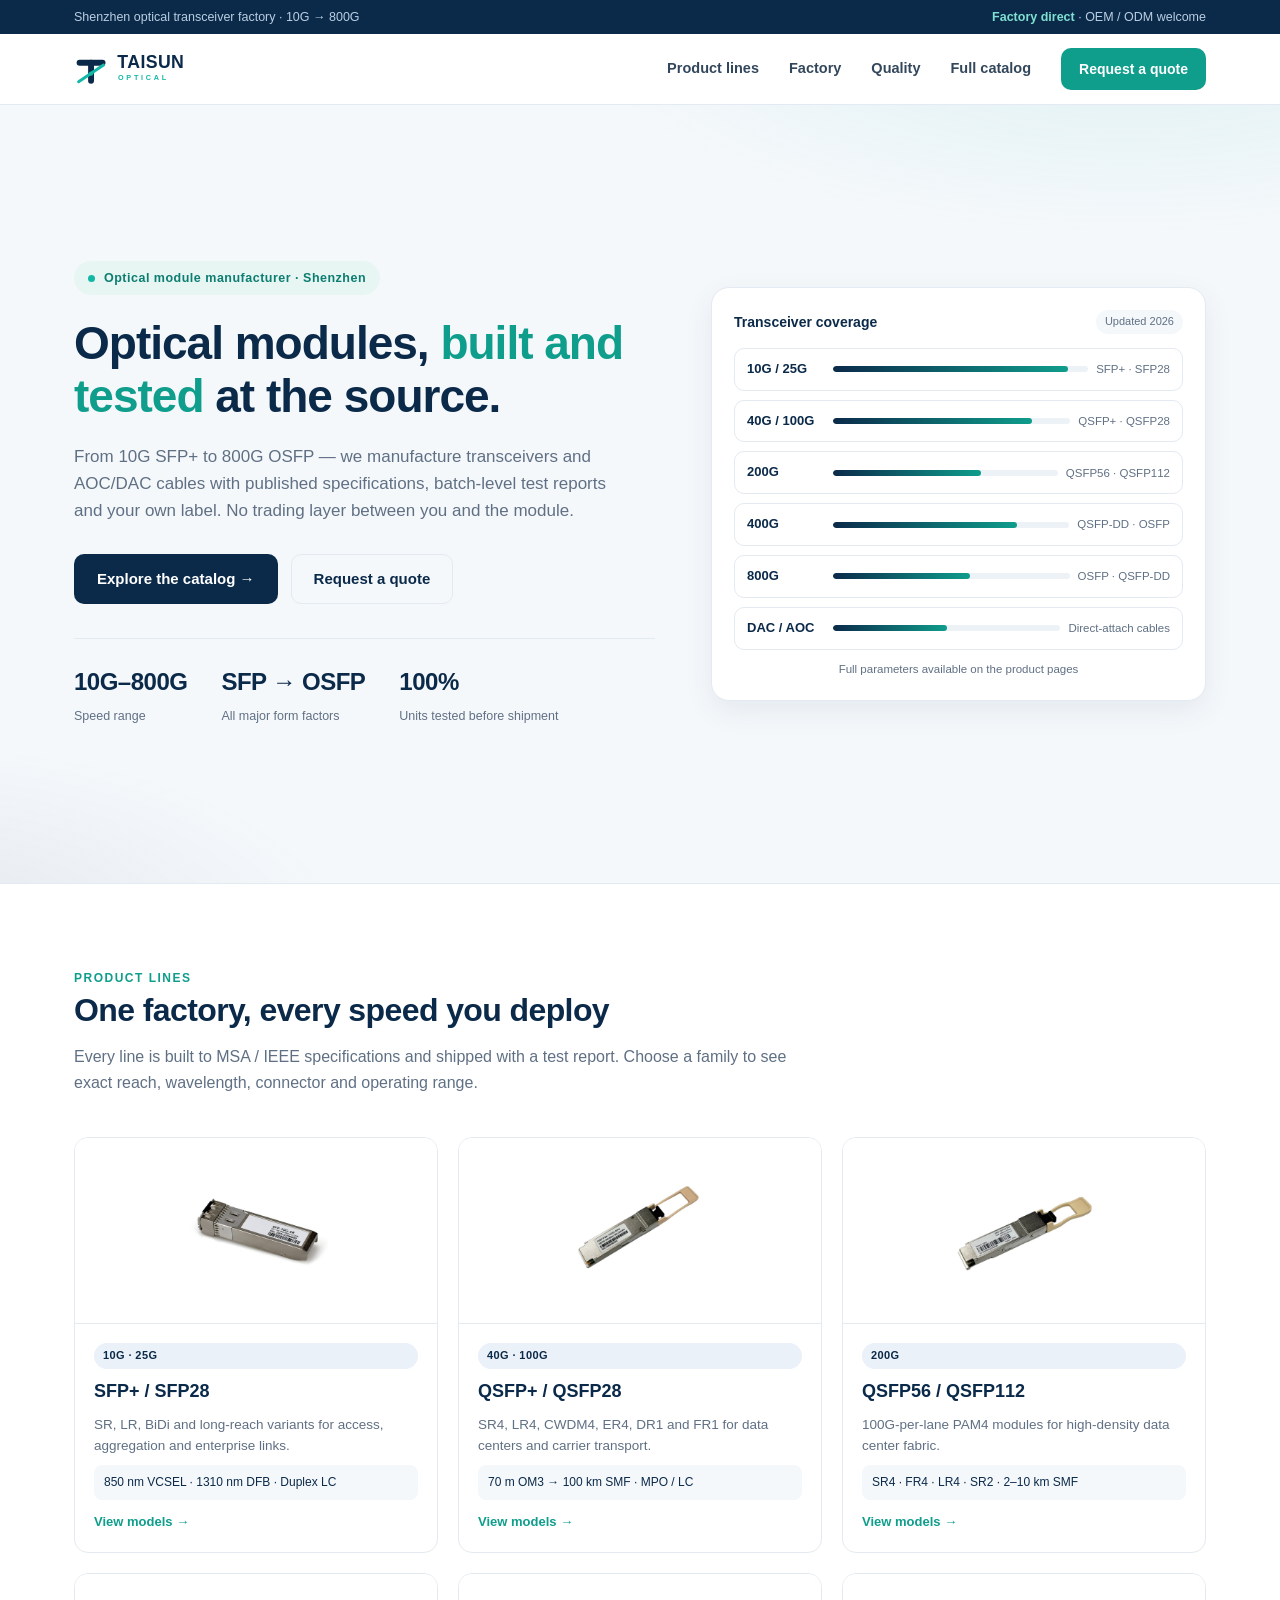
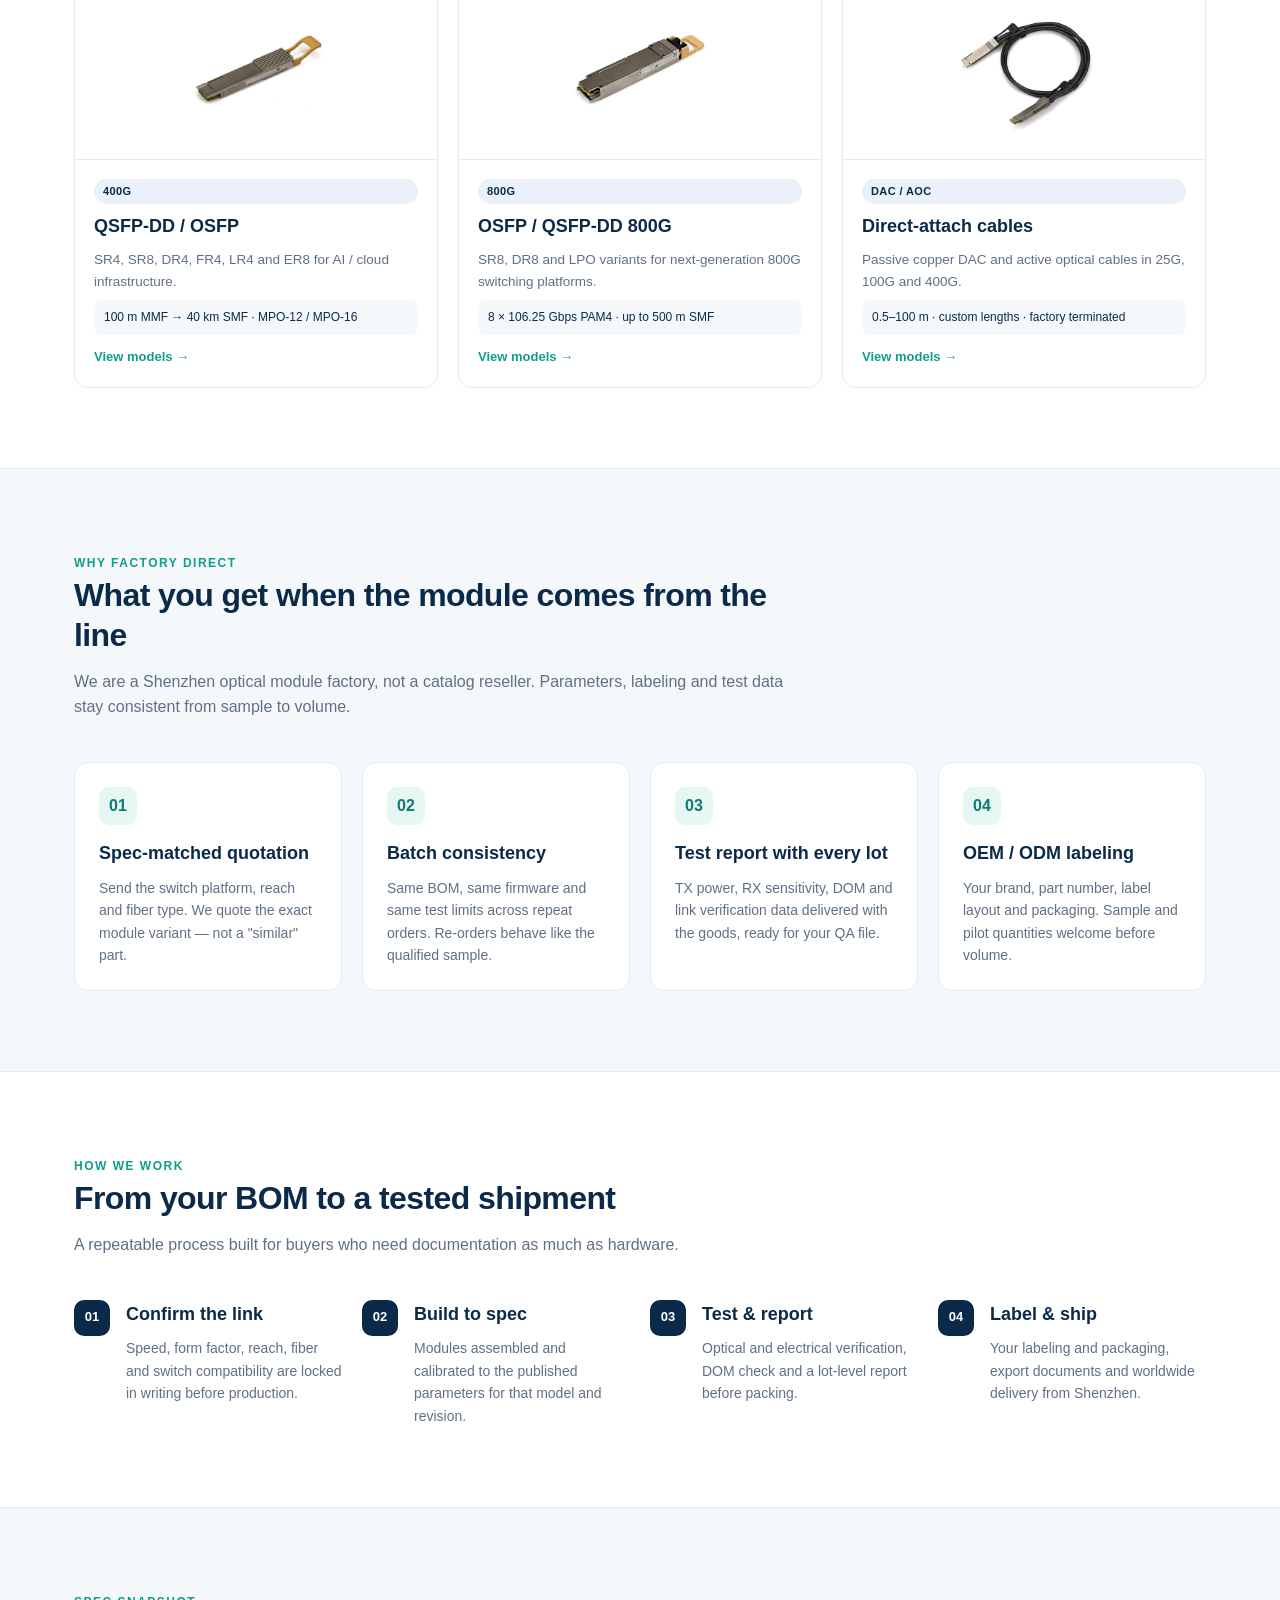
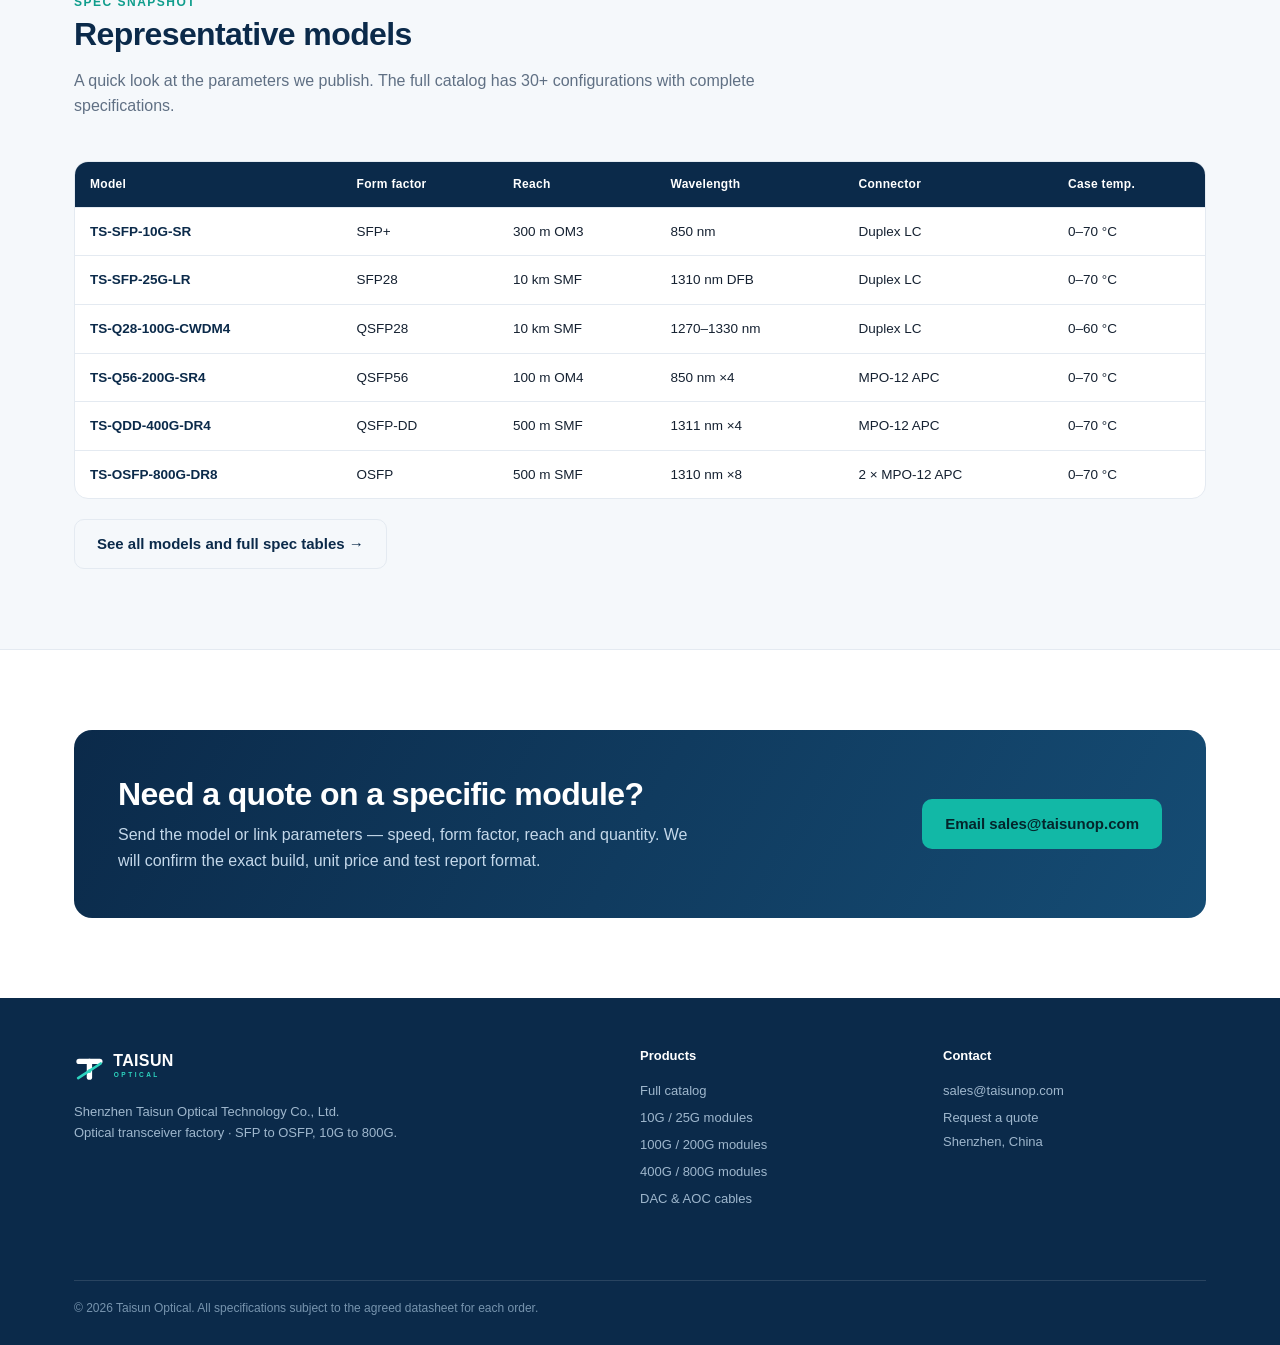
==== commit 1584e7af: "Rebuild site as optical transceiver factory (10G-800G, AOC/DAC)" ====
--- a/index.html
+++ b/index.html
@@ -3,478 +3,117 @@
 <head>
 <meta charset="UTF-8">
 <meta name="viewport" content="width=device-width, initial-scale=1.0">
-<title>Taisun Optical — One-Stop Hardware Partner for Telecom Operators</title>
-<meta name="description" content="Shenzhen Taisun Optical Technology Co., Ltd. — one-stop operator passive &amp; active fiber optic products supplier. 10+ years supplying fiber connectivity, PON, transmission and access hardware, sourced, tested and delivered as a single coordinated order.">
-<style>
-:root{
-  --navy:#0b2a4a; --navy-2:#123c66; --blue:#1f6feb; --blue-d:#1758c4;
-  --teal:#0f766e; --teal-l:#e8f5f3;
-  --ink:#16212e; --muted:#5a6b7c; --line:#e3e9f0;
-  --bg:#ffffff; --bg-soft:#f6f9fc; --bg-navy:#0b2a4a;
-  --radius:14px;
-  --shadow:0 1px 2px rgba(11,42,74,.05), 0 8px 24px rgba(11,42,74,.06);
-}
-*{margin:0;padding:0;box-sizing:border-box}
-html{scroll-behavior:smooth}
-body{font-family:-apple-system,BlinkMacSystemFont,"Segoe UI",Roboto,"Helvetica Neue",Arial,"PingFang SC","Microsoft YaHei",sans-serif;color:var(--ink);background:var(--bg);line-height:1.65;font-size:16px;-webkit-font-smoothing:antialiased}
-.wrap{max-width:1140px;margin:0 auto;padding:0 24px}
-a{color:var(--blue);text-decoration:none}
-img{max-width:100%}
-
-/* ---------- top bar ---------- */
-.topbar{background:var(--navy);color:#cfe0f2;font-size:13px}
-.topbar .wrap{display:flex;justify-content:space-between;align-items:center;height:38px}
-.topbar a{color:#cfe0f2}
-.topbar a:hover{color:#fff}
-
-/* ---------- nav ---------- */
-header.nav{position:sticky;top:0;z-index:50;background:rgba(255,255,255,.96);backdrop-filter:blur(6px);border-bottom:1px solid var(--line)}
-.nav .wrap{display:flex;align-items:center;justify-content:space-between;height:68px}
-.logo{display:flex;align-items:center;gap:10px;font-weight:700;font-size:19px;color:var(--navy);letter-spacing:.2px}
-.logo .dot{width:30px;height:30px;border-radius:8px;background:linear-gradient(135deg,var(--blue),var(--teal));display:flex;align-items:center;justify-content:center}
-.logo .dot svg{width:18px;height:18px}
-.logo small{display:block;font-size:11px;font-weight:500;color:var(--muted);letter-spacing:.4px;line-height:1.2}
-nav.menu{display:flex;gap:28px;align-items:center}
-nav.menu a{color:var(--ink);font-size:15px;font-weight:500}
-nav.menu a:hover{color:var(--blue)}
-.btn{display:inline-block;background:var(--blue);color:#fff!important;padding:10px 20px;border-radius:9px;font-weight:600;font-size:15px;transition:background .15s}
-.btn:hover{background:var(--blue-d)}
-.btn.ghost{background:transparent;border:1.5px solid rgba(255,255,255,.45);color:#fff!important}
-.btn.ghost:hover{border-color:#fff;background:rgba(255,255,255,.08)}
-.btn.dark{background:var(--navy);color:#fff!important}
-.btn.dark:hover{background:var(--navy-2)}
-.burger{display:none;background:none;border:none;cursor:pointer;padding:6px}
-.burger span{display:block;width:22px;height:2px;background:var(--navy);margin:5px 0;border-radius:2px}
-
-/* ---------- hero ---------- */
-.hero{background:
-  radial-gradient(1000px 400px at 85% -10%, rgba(31,111,235,.10), transparent 60%),
-  radial-gradient(800px 380px at -10% 110%, rgba(15,118,110,.10), transparent 60%),
-  var(--bg-soft);
-  border-bottom:1px solid var(--line)}
-.hero .wrap{display:grid;grid-template-columns:1.15fr .85fr;gap:48px;padding-top:84px;padding-bottom:84px;align-items:center}
-.eyebrow{display:inline-flex;align-items:center;gap:8px;background:#e8f1fe;color:var(--blue-d);font-size:13px;font-weight:600;padding:6px 14px;border-radius:999px;margin-bottom:22px}
-.eyebrow .pulse{width:7px;height:7px;border-radius:50%;background:var(--teal)}
-.hero h1{font-size:44px;line-height:1.18;letter-spacing:-.5px;color:var(--navy);font-weight:800;margin-bottom:20px}
-.hero h1 em{font-style:normal;color:var(--blue)}
-.hero p.lead{font-size:18px;color:var(--muted);max-width:560px;margin-bottom:32px}
-.hero .cta{display:flex;gap:14px;flex-wrap:wrap;margin-bottom:34px}
-.metrics{display:flex;gap:36px;flex-wrap:wrap;border-top:1px solid var(--line);padding-top:26px}
-.metrics .m b{display:block;font-size:26px;color:var(--navy);font-weight:800;letter-spacing:-.3px}
-.metrics .m span{font-size:13.5px;color:var(--muted)}
-.hero-visual{background:var(--bg);border:1px solid var(--line);border-radius:18px;padding:26px;box-shadow:var(--shadow)}
-.hero-visual .hv-head{display:flex;justify-content:space-between;align-items:center;margin-bottom:18px}
-.hero-visual .hv-head b{font-size:15px;color:var(--navy)}
-.hero-visual .hv-head span{font-size:12px;color:var(--muted);background:var(--bg-soft);padding:3px 10px;border-radius:999px}
-.hv-row{display:flex;align-items:center;gap:10px;padding:10px 12px;border:1px solid var(--line);border-radius:10px;margin-bottom:10px;font-size:14px;background:var(--bg)}
-.hv-row .tag{font-size:11px;font-weight:700;color:var(--blue-d);background:#e8f1fe;padding:2px 8px;border-radius:6px;white-space:nowrap}
-.hv-row .tag.green{color:var(--teal);background:var(--teal-l)}
-.hv-row .bar{flex:1;height:6px;background:#eef2f7;border-radius:3px;overflow:hidden}
-.hv-row .bar i{display:block;height:100%;border-radius:3px}
-.hv-note{font-size:12.5px;color:var(--muted);text-align:center;margin-top:14px}
-
-/* ---------- sections ---------- */
-section{padding:84px 0}
-section.soft{background:var(--bg-soft);border-top:1px solid var(--line);border-bottom:1px solid var(--line)}
-.sec-head{max-width:720px;margin-bottom:48px}
-.sec-head .kicker{font-size:13px;font-weight:700;letter-spacing:1.2px;text-transform:uppercase;color:var(--blue);margin-bottom:12px}
-.sec-head h2{font-size:32px;line-height:1.25;color:var(--navy);letter-spacing:-.3px;font-weight:800;margin-bottom:14px}
-.sec-head p{font-size:16.5px;color:var(--muted)}
-
-/* ---------- value props ---------- */
-.vp-grid{display:grid;grid-template-columns:repeat(2,1fr);gap:20px}
-.vp-card{background:var(--bg);border:1px solid var(--line);border-radius:var(--radius);padding:26px;transition:box-shadow .2s,border-color .2s}
-.vp-card:hover{box-shadow:var(--shadow);border-color:#c9d6e5}
-.vp-card .ic{width:44px;height:44px;border-radius:11px;display:flex;align-items:center;justify-content:center;margin-bottom:16px;background:#e8f1fe}
-.vp-card .ic.teal{background:var(--teal-l)}
-.vp-card .ic svg{width:22px;height:22px}
-.vp-card h3{font-size:17px;color:var(--navy);font-weight:700;margin-bottom:8px}
-.vp-card p{font-size:14.5px;color:var(--muted)}
-
-/* ---------- products ---------- */
-.flagship{background:var(--navy);border-radius:18px;color:#fff;padding:34px 36px;display:flex;justify-content:space-between;align-items:center;gap:28px;margin-bottom:40px;flex-wrap:wrap}
-.flagship .f-tag{font-size:12px;font-weight:700;letter-spacing:1.2px;text-transform:uppercase;color:#7fd1e8;margin-bottom:10px}
-.flagship h3{font-size:24px;font-weight:800;margin-bottom:8px;letter-spacing:-.2px}
-.flagship p{font-size:14.5px;color:#cfe0f2;max-width:560px}
-.flagship .f-chip{display:flex;gap:8px;flex-wrap:wrap;margin-top:14px}
-.flagship .f-chip span{font-size:12.5px;background:rgba(255,255,255,.1);border:1px solid rgba(255,255,255,.2);padding:5px 12px;border-radius:999px;color:#eaf3fb}
-.flagship .f-star{font-size:13px;font-weight:600;background:rgba(255,255,255,.12);border:1px solid rgba(255,255,255,.25);padding:12px 20px;border-radius:12px;text-align:center;max-width:230px;color:#fff}
-.cat-grid{display:grid;grid-template-columns:repeat(3,1fr);gap:18px;margin-bottom:44px}
-.cat{background:var(--bg);border:1px solid var(--line);border-radius:var(--radius);padding:22px}
-.cat:hover{box-shadow:var(--shadow)}
-.cat .c-tag{font-size:11.5px;font-weight:700;letter-spacing:.8px;text-transform:uppercase;color:var(--blue);margin-bottom:10px}
-.cat h4{font-size:16px;color:var(--navy);font-weight:700;margin-bottom:8px}
-.cat ul{list-style:none}
-.cat li{font-size:13.5px;color:var(--muted);padding:4px 0 4px 16px;position:relative}
-.cat li::before{content:"";position:absolute;left:0;top:11px;width:6px;height:6px;border-radius:50%;background:var(--blue)}
-.cat li.g::before{background:var(--teal)}
-.matrix-table{width:100%;border-collapse:collapse;background:var(--bg);border:1px solid var(--line);border-radius:var(--radius);overflow:hidden}
-.matrix-table th{background:var(--bg-soft);text-align:left;font-size:13px;letter-spacing:.6px;text-transform:uppercase;color:var(--muted);padding:14px 18px;border-bottom:1px solid var(--line);font-weight:700}
-.matrix-table td{padding:14px 18px;font-size:14.5px;border-bottom:1px solid var(--line);vertical-align:top}
-.matrix-table tr:last-child td{border-bottom:none}
-.matrix-table td b{color:var(--navy)}
-.matrix-table td .pill{display:inline-block;font-size:11.5px;font-weight:700;padding:3px 10px;border-radius:999px;margin:2px 4px 2px 0}
-.pill.halo{background:#e8f1fe;color:var(--blue-d)}
-.pill.basket{background:var(--teal-l);color:var(--teal)}
-
-/* ---------- how we serve ---------- */
-.how-grid{display:grid;grid-template-columns:repeat(5,1fr);gap:16px}
-.how{background:var(--bg);border:1px solid var(--line);border-radius:var(--radius);padding:22px 18px}
-.how .n{font-size:13px;font-weight:800;color:var(--blue);margin-bottom:8px}
-.how h4{font-size:15px;color:var(--navy);font-weight:700;margin-bottom:6px}
-.how p{font-size:13px;color:var(--muted)}
-
-/* ---------- why us ---------- */
-.why{display:grid;grid-template-columns:1fr 1fr;gap:48px;align-items:center}
-.why h2{font-size:30px;color:var(--navy);font-weight:800;letter-spacing:-.3px;margin-bottom:16px}
-.why .sub{font-size:16px;color:var(--muted);margin-bottom:26px}
-.check{display:flex;gap:12px;padding:11px 0;align-items:flex-start}
-.check .ok{flex-shrink:0;width:22px;height:22px;border-radius:50%;background:var(--teal-l);color:var(--teal);display:flex;align-items:center;justify-content:center;font-weight:800;font-size:12px;margin-top:2px}
-.check b{color:var(--navy);font-size:15px;font-weight:600}
-.check p{font-size:14px;color:var(--muted)}
-.why-visual{background:var(--navy);color:#fff;border-radius:18px;padding:34px;position:relative;overflow:hidden}
-.why-visual::after{content:"";position:absolute;width:260px;height:260px;border-radius:50%;background:rgba(31,111,235,.25);top:-90px;right:-90px}
-.why-visual h3{font-size:20px;font-weight:800;margin-bottom:6px;position:relative;z-index:1}
-.why-visual .q{font-size:14.5px;color:#cfe0f2;margin-bottom:24px;position:relative;z-index:1}
-.wv-row{display:flex;gap:14px;align-items:center;padding:13px 0;border-bottom:1px solid rgba(255,255,255,.12);font-size:14px;position:relative;z-index:1}
-.wv-row:last-child{border-bottom:none}
-.wv-row .yr{font-weight:800;color:#7fd1e8;min-width:52px}
-.wv-row span{color:#eaf3fb}
-
-/* ---------- contact ---------- */
-.contact-cta{background:linear-gradient(135deg,var(--navy),var(--navy-2));border-radius:20px;padding:56px;text-align:center;color:#fff}
-.contact-cta h2{font-size:30px;font-weight:800;margin-bottom:12px;letter-spacing:-.3px}
-.contact-cta p{font-size:16px;color:#cfe0f2;max-width:620px;margin:0 auto 28px}
-.contact-cta .big-mail{font-size:20px;font-weight:700;color:#fff;background:rgba(255,255,255,.1);border:1px solid rgba(255,255,255,.25);padding:12px 26px;border-radius:12px;display:inline-block;margin-bottom:16px}
-
-/* ---------- footer ---------- */
-footer{background:var(--bg-navy);color:#9db4cc;font-size:13.5px}
-footer .wrap{padding:44px 24px 30px;display:grid;grid-template-columns:2fr 1fr 1fr;gap:40px}
-footer h5{color:#fff;font-size:14px;margin-bottom:14px;font-weight:700}
-footer a{color:#9db4cc;display:block;padding:4px 0}
-footer a:hover{color:#fff}
-footer p.about{max-width:340px;margin-top:12px;line-height:1.7}
-.foot-bottom{border-top:1px solid rgba(255,255,255,.12);padding:18px 0;text-align:center;font-size:12.5px;color:#7c93ad}
-
-@media(max-width:960px){
-  .hero .wrap{grid-template-columns:1fr;padding-top:56px;padding-bottom:56px;gap:36px}
-  .hero h1{font-size:34px}
-  .cat-grid{grid-template-columns:repeat(2,1fr)}
-  .how-grid{grid-template-columns:repeat(2,1fr)}
-  .why{grid-template-columns:1fr}
-  footer .wrap{grid-template-columns:1fr}
-}
-@media(max-width:640px){
-  nav.menu{display:none}
-  .burger{display:block}
-  .vp-grid,.cat-grid,.how-grid{grid-template-columns:1fr}
-  .metrics{gap:20px}
-  .contact-cta{padding:40px 24px}
-}
-</style>
+<title>Taisun Optical | Optical Transceiver Factory — 10G to 800G</title>
+<meta name="description" content="Shenzhen-based optical module factory. SFP, SFP28, QSFP28, QSFP56, QSFP-DD and OSFP transceivers from 10G to 800G, plus AOC and DAC cables. Published specifications, batch test reports, OEM labeling.">
+<meta name="keywords" content="optical module factory, optical transceiver manufacturer, SFP+ SFP28 QSFP28 QSFP-DD OSFP, 100G 400G 800G transceivers, AOC DAC cables, Shenzhen">
+<link rel="icon" type="image/svg+xml" href="assets/logo/favicon.svg">
+<link rel="stylesheet" href="assets/style.css">
 </head>
 <body>
+<div class="topbar"><div class="wrap"><span>Shenzhen optical transceiver factory · 10G → 800G</span><span><b>Factory direct</b> · OEM / ODM welcome</span></div></div>
+<header class="nav"><div class="wrap">
+  <a href="index.html" class="logo" aria-label="Taisun Optical home"><img src="assets/logo/logo.svg" alt="Taisun Optical"></a>
+  <nav class="menu" id="menu">
+    <a href="#families">Product lines</a>
+    <a href="#capability">Factory</a>
+    <a href="#quality">Quality</a>
+    <a href="products.html">Full catalog</a>
+    <a href="#contact" class="btn teal">Request a quote</a>
+  </nav>
+  <button class="burger" aria-label="Toggle menu" onclick="document.getElementById('menu').classList.toggle('open')"><span></span><span></span><span></span></button>
+</div></header>
 
-<div class="topbar">
-  <div class="wrap">
-    <span>One-stop operator passive &amp; active fiber optic products supplier · Shenzhen, China</span>
-    <a href="mailto:sales@taisunop.com">sales@taisunop.com</a>
-  </div>
-</div>
-
-<header class="nav">
-  <div class="wrap">
-    <div class="logo">
-      <span class="dot">
-        <svg viewBox="0 0 24 24" fill="none" stroke="#fff" stroke-width="2.2" stroke-linecap="round"><path d="M4 12h5l3-7 4 14 3-7h1"/></svg>
-      </span>
-      <span>Taisun Optical<small>Operator hardware · one-stop supply</small></span>
+<main>
+<section class="hero"><div class="wrap">
+  <div>
+    <span class="eyebrow"><i></i> Optical module manufacturer · Shenzhen</span>
+    <h1>Optical modules, <em>built and tested</em> at the source.</h1>
+    <p class="lead">From 10G SFP+ to 800G OSFP — we manufacture transceivers and AOC/DAC cables with published specifications, batch-level test reports and your own label. No trading layer between you and the module.</p>
+    <div class="cta">
+      <a href="products.html" class="btn">Explore the catalog →</a>
+      <a href="#contact" class="btn ghost">Request a quote</a>
     </div>
-    <nav class="menu">
-      <a href="#why">Why operators</a>
-      <a href="#products">Products</a>
-      <a href="#how">How we serve</a>
-      <a href="#about">Why us</a>
-      <a href="#contact" class="btn">Request capability list</a>
-    </nav>
-    <button class="burger" aria-label="Menu"><span></span><span></span><span></span></button>
-  </div>
-</header>
-
-<section class="hero">
-  <div class="wrap">
-    <div>
-      <span class="eyebrow"><span class="pulse"></span>Positioned for telecom operators — not one-off traders</span>
-      <h1>The one-stop hardware partner <em>operators</em> actually trust</h1>
-      <p class="lead">Ten years of supplying operators across access, transport and mobile networks. One point of contact for fiber connectivity, PON, transmission and access hardware — sourced, tested and delivered as a single coordinated order.</p>
-      <div class="cta">
-        <a href="#contact" class="btn">Get our capability list</a>
-        <a href="#products" class="btn ghost dark" style="border-color:var(--navy);color:var(--navy)!important">Explore product range</a>
-      </div>
-      <div class="metrics">
-        <div class="m"><b>10+</b><span>years serving operators</span></div>
-        <div class="m"><b>30+</b><span>markets supplied</span></div>
-        <div class="m"><b>ISO 9001</b><span>certified supply chain</span></div>
-        <div class="m"><b>1 PO</b><span>one partner, one shipment</span></div>
-      </div>
-    </div>
-    <div class="hero-visual">
-      <div class="hv-head"><b>One order, one partner</b><span>Live example</span></div>
-      <div class="hv-row"><span class="tag">SFP+ transceivers</span><div class="bar"><i style="width:88%;background:#1f6feb"></i></div><span style="font-size:12px;color:var(--muted)">12,000 pcs</span></div>
-      <div class="hv-row"><span class="tag green">Fiber patch cords</span><div class="bar"><i style="width:96%;background:#0f766e"></i></div><span style="font-size:12px;color:var(--muted)">4,800 pcs</span></div>
-      <div class="hv-row"><span class="tag">PON OLT &amp; ONT</span><div class="bar"><i style="width:74%;background:#1f6feb"></i></div><span style="font-size:12px;color:var(--muted)">620 units</span></div>
-      <div class="hv-row"><span class="tag green">PLC splitters</span><div class="bar"><i style="width:82%;background:#0f766e"></i></div><span style="font-size:12px;color:var(--muted)">9,300 pcs</span></div>
-      <div class="hv-row"><span class="tag">Media converters</span><div class="bar"><i style="width:66%;background:#1f6feb"></i></div><span style="font-size:12px;color:var(--muted)">1,150 units</span></div>
-      <div class="hv-row"><span class="tag green">FTTH boxes</span><div class="bar"><i style="width:90%;background:#0f766e"></i></div><span style="font-size:12px;color:var(--muted)">2,700 units</span></div>
-      <p class="hv-note">A real blended order, coordinated by one team — one quote, one QC pass, one shipment.</p>
+    <div class="metrics">
+      <div><b>10G–800G</b><span>Speed range</span></div>
+      <div><b>SFP → OSFP</b><span>All major form factors</span></div>
+      <div><b>100%</b><span>Units tested before shipment</span></div>
     </div>
   </div>
-</section>
+  <aside class="hero-card" aria-label="Catalog overview">
+    <div class="hc-head"><b>Transceiver coverage</b><small>Updated 2026</small></div>
+    <div class="hc-row"><span class="k">10G / 25G</span><span class="bar"><i style="width:92%"></i></span><span class="v">SFP+ · SFP28</span></div>
+    <div class="hc-row"><span class="k">40G / 100G</span><span class="bar"><i style="width:84%"></i></span><span class="v">QSFP+ · QSFP28</span></div>
+    <div class="hc-row"><span class="k">200G</span><span class="bar"><i style="width:66%"></i></span><span class="v">QSFP56 · QSFP112</span></div>
+    <div class="hc-row"><span class="k">400G</span><span class="bar"><i style="width:78%"></i></span><span class="v">QSFP-DD · OSFP</span></div>
+    <div class="hc-row"><span class="k">800G</span><span class="bar"><i style="width:58%"></i></span><span class="v">OSFP · QSFP-DD</span></div>
+    <div class="hc-row"><span class="k">DAC / AOC</span><span class="bar"><i style="width:50%"></i></span><span class="v">Direct-attach cables</span></div>
+    <div class="hc-foot">Full parameters available on the product pages</div>
+  </aside>
+</div></section>
 
-<section id="why" class="soft">
-  <div class="wrap">
-    <div class="sec-head">
-      <div class="kicker">Why operators work with us</div>
-      <h2>Built for the way operators actually buy</h2>
-      <p>Most traders sell products. We run your hardware procurement as one program — so your teams stop chasing a dozen vendors and start receiving a single coordinated supply line.</p>
-    </div>
-    <div class="vp-grid">
-      <div class="vp-card">
-        <div class="ic"><svg viewBox="0 0 24 24" fill="none" stroke="#1f6feb" stroke-width="2" stroke-linecap="round" stroke-linejoin="round"><path d="M3 7l9-4 9 4-9 4-9-4z"/><path d="M3 7v10l9 4 9-4V7"/><path d="M12 11v10"/></svg></div>
-        <h3>One PO, one partner</h3>
-        <p>Consolidate fiber connectivity, modules, PON and access hardware into a single order with one quotation, one QC process and one shipment schedule. Fewer vendors, fewer gaps, fewer headaches for your procurement team.</p>
-      </div>
-      <div class="vp-card">
-        <div class="ic teal"><svg viewBox="0 0 24 24" fill="none" stroke="#0f766e" stroke-width="2" stroke-linecap="round" stroke-linejoin="round"><path d="M12 2l8 4v6c0 5-3.5 8.5-8 10-4.5-1.5-8-5-8-10V6l8-4z"/><path d="M9 12l2 2 4-4"/></svg></div>
-        <h3>Operator-grade QA</h3>
-        <p>Every line is tested to published spec — insertion loss, return loss, IP67/IP68 waterproofing — with full test reports and compliance documentation delivered with your goods.</p>
-      </div>
-      <div class="vp-card">
-        <div class="ic"><svg viewBox="0 0 24 24" fill="none" stroke="#1f6feb" stroke-width="2" stroke-linecap="round" stroke-linejoin="round"><circle cx="12" cy="12" r="9"/><path d="M12 7v5l3 3"/></svg></div>
-        <h3>Continuity you can plan on</h3>
-        <p>Stable supply, consistent lead times and transparent order status across every category. We hold capacity with manufacturing partners in Shenzhen — the heart of the global optical supply chain.</p>
-      </div>
-      <div class="vp-card">
-        <div class="ic teal"><svg viewBox="0 0 24 24" fill="none" stroke="#0f766e" stroke-width="2" stroke-linecap="round" stroke-linejoin="round"><path d="M4 6h16M4 12h16M4 18h10"/></svg></div>
-        <h3>We speak procurement</h3>
-        <p>Spec sheets, compliance files, packaging to your standards, customs-friendly documentation. Your team gets what it needs to approve, import and deploy without friction.</p>
-      </div>
-    </div>
+<section id="families"><div class="wrap">
+  <div class="sec-head">
+    <span class="kicker">Product lines</span>
+    <h2>One factory, every speed you deploy</h2>
+    <p class="sub">Every line is built to MSA / IEEE specifications and shipped with a test report. Choose a family to see exact reach, wavelength, connector and operating range.</p>
   </div>
-</section>
+  <div class="grid g3">
+    <article class="fam"><div class="pic"><img src="assets/images/sfp-10g-sr.jpg" alt="10G SFP+ optical transceiver"></div><div class="body"><span class="tag navy">10G · 25G</span><h3>SFP+ / SFP28</h3><p>SR, LR, BiDi and long-reach variants for access, aggregation and enterprise links.</p><div class="kv">850 nm VCSEL · 1310 nm DFB · Duplex LC</div><a class="more" href="products.html">View models →</a></div></article>
+    <article class="fam"><div class="pic"><img src="assets/images/qsfp28-100g-sr4.jpg" alt="100G QSFP28 optical transceiver"></div><div class="body"><span class="tag navy">40G · 100G</span><h3>QSFP+ / QSFP28</h3><p>SR4, LR4, CWDM4, ER4, DR1 and FR1 for data centers and carrier transport.</p><div class="kv">70 m OM3 → 100 km SMF · MPO / LC</div><a class="more" href="products.html">View models →</a></div></article>
+    <article class="fam"><div class="pic"><img src="assets/images/qsfp56-200g-sr4.jpg" alt="200G QSFP56 optical transceiver"></div><div class="body"><span class="tag navy">200G</span><h3>QSFP56 / QSFP112</h3><p>100G-per-lane PAM4 modules for high-density data center fabric.</p><div class="kv">SR4 · FR4 · LR4 · SR2 · 2–10 km SMF</div><a class="more" href="products.html">View models →</a></div></article>
+    <article class="fam"><div class="pic"><img src="assets/images/qdd-400g-sr8.jpg" alt="400G QSFP-DD optical transceiver"></div><div class="body"><span class="tag navy">400G</span><h3>QSFP-DD / OSFP</h3><p>SR4, SR8, DR4, FR4, LR4 and ER8 for AI / cloud infrastructure.</p><div class="kv">100 m MMF → 40 km SMF · MPO-12 / MPO-16</div><a class="more" href="products.html">View models →</a></div></article>
+    <article class="fam"><div class="pic"><img src="assets/images/osfp-800g-sr8.jpg" alt="800G OSFP optical transceiver"></div><div class="body"><span class="tag navy">800G</span><h3>OSFP / QSFP-DD 800G</h3><p>SR8, DR8 and LPO variants for next-generation 800G switching platforms.</p><div class="kv">8 × 106.25 Gbps PAM4 · up to 500 m SMF</div><a class="more" href="products.html">View models →</a></div></article>
+    <article class="fam"><div class="pic"><img src="assets/images/qsfp28-dac.jpg" alt="QSFP28 DAC copper cable"></div><div class="body"><span class="tag navy">DAC / AOC</span><h3>Direct-attach cables</h3><p>Passive copper DAC and active optical cables in 25G, 100G and 400G.</p><div class="kv">0.5–100 m · custom lengths · factory terminated</div><a class="more" href="products.html">View models →</a></div></article>
+  </div>
+</div></section>
 
-<section id="products">
-  <div class="wrap">
-    <div class="sec-head">
-      <div class="kicker">Product portfolio</div>
-      <h2>A complete hardware basket — with real depth in fiber</h2>
-      <p>Few trading houses position for operator support. We do: a full procurement basket anchored by a flagship line we have manufactured for over a decade.</p>
-    </div>
+<section class="soft" id="capability"><div class="wrap">
+  <div class="sec-head"><span class="kicker">Why factory direct</span><h2>What you get when the module comes from the line</h2><p class="sub">We are a Shenzhen optical module factory, not a catalog reseller. Parameters, labeling and test data stay consistent from sample to volume.</p></div>
+  <div class="grid g4">
+    <div class="feature"><div class="ico">01</div><h3>Spec-matched quotation</h3><p>Send the switch platform, reach and fiber type. We quote the exact module variant — not a "similar" part.</p></div>
+    <div class="feature"><div class="ico">02</div><h3>Batch consistency</h3><p>Same BOM, same firmware and same test limits across repeat orders. Re-orders behave like the qualified sample.</p></div>
+    <div class="feature"><div class="ico">03</div><h3>Test report with every lot</h3><p>TX power, RX sensitivity, DOM and link verification data delivered with the goods, ready for your QA file.</p></div>
+    <div class="feature"><div class="ico">04</div><h3>OEM / ODM labeling</h3><p>Your brand, part number, label layout and packaging. Sample and pilot quantities welcome before volume.</p></div>
+  </div>
+</div></section>
 
-    <div class="flagship">
-      <div>
-        <div class="f-tag">Flagship · our core since day one</div>
-        <h3>Fiber Connectivity</h3>
-        <p>Patch cords, hardened FTTA/FTTx connectors, drop cables and PLC splitters — the line that earned our place on operator purchase lists, and the anchor of every consolidated order we run.</p>
-        <div class="f-chip">
-          <span>Fiber patch cords</span><span>FTTA &amp; FTTx connectors</span><span>Drop cables</span><span>PLC splitters</span><span>OEM &amp; ODM</span>
-        </div>
-      </div>
-      <div class="f-star">Deepest expertise<br>in this line —<br>manufactured 10+ years</div>
-    </div>
+<section id="quality"><div class="wrap">
+  <div class="sec-head"><span class="kicker">How we work</span><h2>From your BOM to a tested shipment</h2><p class="sub">A repeatable process built for buyers who need documentation as much as hardware.</p></div>
+  <div class="grid g4">
+    <div class="step"><span class="num">01</span><h3>Confirm the link</h3><p>Speed, form factor, reach, fiber and switch compatibility are locked in writing before production.</p></div>
+    <div class="step"><span class="num">02</span><h3>Build to spec</h3><p>Modules assembled and calibrated to the published parameters for that model and revision.</p></div>
+    <div class="step"><span class="num">03</span><h3>Test &amp; report</h3><p>Optical and electrical verification, DOM check and a lot-level report before packing.</p></div>
+    <div class="step"><span class="num">04</span><h3>Label &amp; ship</h3><p>Your labeling and packaging, export documents and worldwide delivery from Shenzhen.</p></div>
+  </div>
+</div></section>
 
-    <div class="cat-grid">
-      <div class="cat">
-        <div class="c-tag">Access &amp; FTTH</div>
-        <h4>PON &amp; FTTx Access</h4>
-        <ul>
-          <li>PON OLT / ONT equipment</li>
-          <li>FTTH terminal &amp; splitter boxes</li>
-          <li class="g">ONU/ONT accessories</li>
-        </ul>
-      </div>
-      <div class="cat">
-        <div class="c-tag">Transmission &amp; Data Center</div>
-        <h4>Optical Modules</h4>
-        <ul>
-          <li>SFP / SFP+ / XFP transceivers</li>
-          <li>CWDM / DWDM modules</li>
-          <li class="g">Compatible with major switch brands</li>
-        </ul>
-      </div>
-      <div class="cat">
-        <div class="c-tag">Network &amp; Enterprise</div>
-        <h4>Network Equipment</h4>
-        <ul>
-          <li>Managed / unmanaged switches</li>
-          <li>Fiber media converters</li>
-          <li class="g">Patch panels &amp; racks</li>
-        </ul>
-      </div>
-      <div class="cat">
-        <div class="c-tag">Mobile &amp; 5G</div>
-        <h4>Mobile Site &amp; FTTA</h4>
-        <ul>
-          <li>FullAXS / ODVA / ODC assemblies</li>
-          <li>CPRI cable assemblies</li>
-          <li class="g">Hardened outdoor connectors</li>
-        </ul>
-      </div>
-      <div class="cat">
-        <div class="c-tag">Outside Plant</div>
-        <h4>OSP &amp; Field</h4>
-        <ul>
-          <li>OSP enclosures &amp; accessories</li>
-          <li>Custom cable assemblies</li>
-          <li class="g">Power &amp; connectivity parts</li>
-        </ul>
-      </div>
-    </div>
+<section class="soft"><div class="wrap">
+  <div class="sec-head"><span class="kicker">Spec snapshot</span><h2>Representative models</h2><p class="sub">A quick look at the parameters we publish. The full catalog has 30+ configurations with complete specifications.</p></div>
+  <div class="tbl-wrap"><table>
+    <thead><tr><th>Model</th><th>Form factor</th><th>Reach</th><th>Wavelength</th><th>Connector</th><th>Case temp.</th></tr></thead>
+    <tbody>
+      <tr><td>TS-SFP-10G-SR</td><td>SFP+</td><td>300 m OM3</td><td>850 nm</td><td>Duplex LC</td><td>0–70 °C</td></tr>
+      <tr><td>TS-SFP-25G-LR</td><td>SFP28</td><td>10 km SMF</td><td>1310 nm DFB</td><td>Duplex LC</td><td>0–70 °C</td></tr>
+      <tr><td>TS-Q28-100G-CWDM4</td><td>QSFP28</td><td>10 km SMF</td><td>1270–1330 nm</td><td>Duplex LC</td><td>0–60 °C</td></tr>
+      <tr><td>TS-Q56-200G-SR4</td><td>QSFP56</td><td>100 m OM4</td><td>850 nm ×4</td><td>MPO-12 APC</td><td>0–70 °C</td></tr>
+      <tr><td>TS-QDD-400G-DR4</td><td>QSFP-DD</td><td>500 m SMF</td><td>1311 nm ×4</td><td>MPO-12 APC</td><td>0–70 °C</td></tr>
+      <tr><td>TS-OSFP-800G-DR8</td><td>OSFP</td><td>500 m SMF</td><td>1310 nm ×8</td><td>2 × MPO-12 APC</td><td>0–70 °C</td></tr>
+    </tbody>
+  </table></div>
+  <p style="margin-top:20px"><a href="products.html" class="btn ghost">See all models and full spec tables →</a></p>
+</div></section>
 
-    <table class="matrix-table">
-      <thead>
-        <tr><th style="width:26%">Category</th><th style="width:44%">What we supply</th><th>Typical application</th></tr>
-      </thead>
-      <tbody>
-        <tr>
-          <td><b>Fiber connectivity</b> <span class="pill halo">Flagship</span></td>
-          <td>Patch cords (SC/LC, UPC/APC), FTTA &amp; FTTx hardened connectors, drop cables, PLC splitters, ODC/ODVA/FullAXS assemblies, custom OEM</td>
-          <td>Access networks, mobile sites, data centers, OSP deployments</td>
-        </tr>
-        <tr>
-          <td><b>Optical modules</b> <span class="pill basket">Basket</span></td>
-          <td>SFP, SFP+, XFP, CWDM/DWDM modules, compatible with major switch/router brands</td>
-          <td>Transmission, aggregation, backbone &amp; data center links</td>
-        </tr>
-        <tr>
-          <td><b>PON / OLT &amp; FTTH</b> <span class="pill basket">Basket</span></td>
-          <td>PON OLT / ONT, FTTH terminal &amp; splitter boxes, ONU accessories</td>
-          <td>FTTH/FTTB rollout programs</td>
-        </tr>
-        <tr>
-          <td><b>Network equipment</b> <span class="pill basket">Basket</span></td>
-          <td>Managed / unmanaged switches, media converters, patch panels, racks</td>
-          <td>Enterprise &amp; operator network build-out</td>
-        </tr>
-        <tr>
-          <td><b>Mobile site &amp; FTTA</b> <span class="pill basket">Basket</span></td>
-          <td>FullAXS / ODVA / ODC hardened assemblies, CPRI &amp; RRU cable assemblies, weatherproof outdoor connectors</td>
-          <td>5G / FTTA rollout, mobile fronthaul &amp; backhaul</td>
-        </tr>
-        <tr>
-          <td><b>OSP &amp; custom</b> <span class="pill basket">Basket</span></td>
-          <td>OSP enclosures, custom cable assemblies, labeling &amp; packaging to spec</td>
-          <td>Field deployment, rollout &amp; maintenance programs</td>
-        </tr>
-      </tbody>
-    </table>
-  </div>
-</section>
+<section id="contact"><div class="wrap"><div class="cta-band">
+  <div><h2>Need a quote on a specific module?</h2><p>Send the model or link parameters — speed, form factor, reach and quantity. We will confirm the exact build, unit price and test report format.</p></div>
+  <a class="btn" href="mailto:sales@taisunop.com?subject=Optical%20module%20quotation%20request">Email sales@taisunop.com</a>
+</div></div></section>
+</main>
 
-<section id="how" class="soft">
-  <div class="wrap">
-    <div class="sec-head">
-      <div class="kicker">How we serve operators</div>
-      <h2>From BOM to delivered goods, run as one line</h2>
-      <p>Behind every consolidated order is a repeatable operating rhythm — the reason operator buyers keep one number on speed dial.</p>
-    </div>
-    <div class="how-grid">
-      <div class="how">
-        <div class="n">01</div>
-        <h4>Consolidate</h4>
-        <p>Send us your BOM. We quote the full basket in one document — no cherry-picking, no hidden lines.</p>
-      </div>
-      <div class="how">
-        <div class="n">02</div>
-        <h4>Source &amp; test</h4>
-        <p>Factory allocation in Shenzhen, then every line tested to spec with reports you can audit.</p>
-      </div>
-      <div class="how">
-        <div class="n">03</div>
-        <h4>Document</h4>
-        <p>Spec sheets, test reports and customs-friendly paperwork ready before goods move.</p>
-      </div>
-      <div class="how">
-        <div class="n">04</div>
-        <h4>Deliver</h4>
-        <p>One shipment, consolidated packaging, worldwide delivery with full tracking.</p>
-      </div>
-      <div class="how">
-        <div class="n">05</div>
-        <h4>Support</h4>
-        <p>After-sales response, re-order continuity and forecast-based capacity for repeat programs.</p>
-      </div>
-    </div>
-  </div>
-</section>
-
-<section id="about">
-  <div class="wrap why">
-    <div>
-      <div class="kicker" style="font-size:13px;font-weight:700;letter-spacing:1.2px;text-transform:uppercase;color:var(--blue);margin-bottom:12px">Why operators trust Taisun</div>
-      <h2>Ten years in the operator supply chain — on both sides of the table</h2>
-      <p class="sub">We built our reputation supplying operators and their contractors, so we know what your procurement, engineering and field teams need before you have to explain it.</p>
-      <div>
-        <div class="check"><span class="ok">✓</span><div><b>10+ years with operators</b><p>A decade of FTTA, FTTx and transmission programs — not a newcomer chasing volume.</p></div></div>
-        <div class="check"><span class="ok">✓</span><div><b>ISO 9001 certified supply chain</b><p>Manufacturing partners audited and certified; test reports delivered with every order.</p></div></div>
-        <div class="check"><span class="ok">✓</span><div><b>OEM / ODM without minimum-order pain</b><p>Custom lengths, connectors, labeling and packaging — low MOQs for samples and trial runs.</p></div></div>
-        <div class="check"><span class="ok">✓</span><div><b>At the source in Shenzhen</b><p>We sit inside the world's largest optical supply cluster, so consolidation is our native advantage.</p></div></div>
-      </div>
-    </div>
-    <div class="why-visual">
-      <h3>Operator relationships, not transactions</h3>
-      <p class="q">The pattern we build for every long-term customer:</p>
-      <div class="wv-row"><span class="yr">Year 1</span><span>First basket — connectivity + modules, qualified and shipped</span></div>
-      <div class="wv-row"><span class="yr">Year 2</span><span>BOM expands — PON, FTTH boxes, switches join the program</span></div>
-      <div class="wv-row"><span class="yr">Year 3+</span><span>Your trusted one-stop line — forecast allocation, priority capacity</span></div>
-    </div>
-  </div>
-</section>
-
-<section id="contact" class="soft" style="border-bottom:none">
-  <div class="wrap">
-    <div class="contact-cta">
-      <h2>Put your next BOM on one order</h2>
-      <p>Send us your hardware list, or request our capability list first. We reply within one business day — with a consolidated quotation, not a sales pitch.</p>
-      <a class="big-mail" href="mailto:sales@taisunop.com">sales@taisunop.com</a><br>
-      <div style="margin:14px 0 22px;font-size:15px;color:#cfe0f2">Phone / WhatsApp / WeChat: <a href="https://wa.me/8618028775069" style="color:#fff;font-weight:600">+86 180 2877 5069</a></div>
-      <a href="mailto:sales@taisunop.com?subject=Request%20capability%20list%20-%20operator%20hardware" class="btn ghost">Email us today</a>
-    </div>
-  </div>
-</section>
-
-<footer>
-  <div class="wrap">
-    <div>
-      <div class="logo" style="color:#fff">
-        <span class="dot">
-          <svg viewBox="0 0 24 24" fill="none" stroke="#fff" stroke-width="2.2" stroke-linecap="round"><path d="M4 12h5l3-7 4 14 3-7h1"/></svg>
-        </span>
-        <span>Taisun Optical</span>
-      </div>
-      <p class="about">One-stop hardware supply for telecom operators — fiber connectivity, PON, transmission and access hardware, coordinated from Shenzhen and delivered worldwide.</p>
-    </div>
-    <div>
-      <h5>Products</h5>
-      <a href="#products">Fiber connectivity</a>
-      <a href="#products">Optical modules</a>
-      <a href="#products">PON / OLT &amp; FTTH</a>
-      <a href="#products">Network equipment</a>
-      <a href="#products">Mobile site &amp; FTTA</a>
-      <a href="#products">OSP &amp; field</a>
-    </div>
-    <div>
-      <h5>Contact</h5>
-      <a href="mailto:sales@taisunop.com">sales@taisunop.com</a>
-      <a href="https://wa.me/8618028775069">+86 180 2877 5069 (WhatsApp / WeChat)</a>
-      <a href="#contact">Request capability list</a>
-      <a href="#about">About Taisun</a>
-    </div>
-  </div>
-  <div class="foot-bottom">
-    <div class="wrap">© 2026 Shenzhen Taisun Optical Technology Co., Ltd. · Operator-grade hardware, one-stop supply</div>
-  </div>
-</footer>
-
+<footer><div class="wrap">
+  <div><img src="assets/logo/logo-light.svg" alt="Taisun Optical"><p>Shenzhen Taisun Optical Technology Co., Ltd.<br>Optical transceiver factory · SFP to OSFP, 10G to 800G.</p></div>
+  <div><h5>Products</h5><a href="products.html">Full catalog</a><a href="products.html">10G / 25G modules</a><a href="products.html">100G / 200G modules</a><a href="products.html">400G / 800G modules</a><a href="products.html">DAC &amp; AOC cables</a></div>
+  <div><h5>Contact</h5><a href="mailto:sales@taisunop.com">sales@taisunop.com</a><a href="products.html">Request a quote</a><span>Shenzhen, China</span></div>
+  <div class="bottom" style="grid-column:1/-1">© 2026 Taisun Optical. All specifications subject to the agreed datasheet for each order.</div>
+</div></footer>
 </body>
 </html>
--- a/assets/style.css
+++ b/assets/style.css
@@ -0,0 +1,172 @@
+:root{
+  --navy:#0b2a4a; --navy-2:#123c66; --teal:#0f9d8c; --teal-2:#12b8a6;
+  --ink:#152131; --muted:#607084; --line:#e4eaf1; --soft:#f5f8fb;
+  --white:#fff; --radius:14px; --shadow:0 10px 30px rgba(11,42,74,.07);
+}
+*{box-sizing:border-box;margin:0;padding:0}
+html{scroll-behavior:smooth}
+body{font-family:-apple-system,BlinkMacSystemFont,"Segoe UI",Roboto,"Helvetica Neue",Arial,"PingFang SC","Microsoft YaHei",sans-serif;color:var(--ink);background:var(--white);line-height:1.6;-webkit-font-smoothing:antialiased;overflow-x:hidden}
+a{color:inherit;text-decoration:none}
+img{max-width:100%;display:block}
+.wrap{max-width:1180px;margin:0 auto;padding:0 24px}
+.btn{display:inline-flex;align-items:center;justify-content:center;gap:8px;background:var(--navy);color:#fff!important;padding:12px 22px;border-radius:10px;font-weight:650;font-size:15px;transition:.18s;border:1px solid transparent}
+.btn:hover{background:var(--navy-2);transform:translateY(-1px)}
+.btn.teal{background:var(--teal)}
+.btn.teal:hover{background:#0c8a7b}
+.btn.ghost{background:transparent;border-color:var(--line);color:var(--navy)!important}
+.btn.ghost:hover{border-color:var(--navy);background:var(--soft);transform:none}
+.tag{display:inline-block;font-size:11px;letter-spacing:.4px;font-weight:750;padding:4px 9px;border-radius:999px;background:#e8f6f3;color:#0c7d70}
+.tag.navy{background:#eaf1f8;color:var(--navy)}
+
+/* header */
+.topbar{background:var(--navy);color:#b9cee2;font-size:12.5px}
+.topbar .wrap{height:34px;display:flex;align-items:center;justify-content:space-between}
+.topbar b{color:#7fe0d1}
+header.nav{position:sticky;top:0;z-index:50;background:rgba(255,255,255,.96);backdrop-filter:blur(8px);border-bottom:1px solid var(--line)}
+header.nav .wrap{height:70px;display:flex;align-items:center;justify-content:space-between;gap:20px}
+.logo img{width:210px;height:auto}
+nav.menu{display:flex;align-items:center;gap:30px}
+nav.menu a{font-size:14.5px;font-weight:600;color:#33475c}
+nav.menu a:hover{color:var(--teal)}
+nav.menu .btn{padding:9px 17px;font-size:14px}
+.burger{display:none;background:none;border:0;cursor:pointer}
+.burger span{display:block;width:23px;height:2px;background:var(--navy);margin:5px 0;border-radius:2px}
+
+/* hero */
+.hero{background:radial-gradient(900px 360px at 88% -12%,rgba(18,184,166,.11),transparent 62%),radial-gradient(760px 340px at -8% 108%,rgba(11,42,74,.08),transparent 60%),var(--soft);border-bottom:1px solid var(--line)}
+.hero .wrap{display:grid;grid-template-columns:1.08fr .92fr;gap:56px;align-items:center;padding-top:76px;padding-bottom:76px}
+.hero .wrap>*{min-width:0}
+.eyebrow{display:inline-flex;align-items:center;gap:9px;font-size:12.5px;font-weight:700;letter-spacing:.5px;color:#0c7d70;background:#e7f6f3;padding:7px 14px;border-radius:999px;margin-bottom:22px}
+.eyebrow i{width:7px;height:7px;border-radius:50%;background:var(--teal-2)}
+h1{font-size:46px;line-height:1.15;letter-spacing:-1px;color:var(--navy);font-weight:820;margin-bottom:20px}
+h1 em{font-style:normal;color:var(--teal)}
+.lead{font-size:17px;color:var(--muted);max-width:560px;margin-bottom:30px}
+.cta{display:flex;gap:13px;flex-wrap:wrap;margin-bottom:34px}
+.metrics{display:flex;gap:34px;flex-wrap:wrap;border-top:1px solid var(--line);padding-top:24px}
+.metrics b{display:block;font-size:24px;color:var(--navy);letter-spacing:-.5px}
+.metrics span{font-size:12.5px;color:var(--muted)}
+.hero-card{background:#fff;border:1px solid var(--line);border-radius:18px;padding:22px;box-shadow:var(--shadow);min-width:0}
+.hero-card .hc-head{display:flex;justify-content:space-between;align-items:center;margin-bottom:14px}
+.hero-card b{font-size:14px;color:var(--navy)}
+.hero-card small{font-size:11px;color:var(--muted);background:var(--soft);padding:3px 9px;border-radius:999px}
+.hc-row{display:grid;grid-template-columns:78px minmax(0,1fr) auto;gap:8px;align-items:center;padding:10px 12px;border:1px solid var(--line);border-radius:10px;margin-bottom:9px;font-size:13px}
+.hc-row .k{font-weight:700;color:var(--navy)}
+.hc-row .bar{height:6px;background:#edf2f7;border-radius:3px;overflow:hidden}
+.hc-row .bar i{display:block;height:100%;border-radius:3px;background:linear-gradient(90deg,var(--navy),var(--teal))}
+.hc-row .v{color:var(--muted);font-size:11.5px}
+.hc-foot{font-size:11.5px;color:var(--muted);text-align:center;margin-top:10px}
+
+/* sections */
+section{padding:80px 0}
+section.soft{background:var(--soft);border-top:1px solid var(--line);border-bottom:1px solid var(--line)}
+.sec-head{max-width:720px;margin-bottom:42px}
+.kicker{font-size:12px;font-weight:800;letter-spacing:1.5px;text-transform:uppercase;color:var(--teal);margin-bottom:12px}
+h2{font-size:32px;line-height:1.25;letter-spacing:-.6px;color:var(--navy);margin-bottom:14px}
+h3{font-size:18px;color:var(--navy);margin-bottom:9px}
+.sec-head p,.sub{color:var(--muted);font-size:16px}
+.grid{display:grid;gap:20px}
+.g3{grid-template-columns:repeat(3,1fr)}
+.g4{grid-template-columns:repeat(4,1fr)}
+.g2{grid-template-columns:repeat(2,1fr)}
+
+/* product family cards */
+.fam{background:#fff;border:1px solid var(--line);border-radius:var(--radius);overflow:hidden;transition:.2s;display:flex;flex-direction:column}
+.fam:hover{transform:translateY(-3px);box-shadow:var(--shadow);border-color:#c9d8e6}
+.fam .pic{height:186px;background:#fff;display:flex;align-items:center;justify-content:center;padding:12px;border-bottom:1px solid var(--line)}
+.fam .pic img{max-height:100%;width:auto;object-fit:contain;mix-blend-mode:multiply}
+.fam .body{padding:19px;display:flex;flex-direction:column;gap:8px;flex:1}
+.fam .body h3{margin:0}
+.fam .body p{font-size:13.5px;color:var(--muted);flex:1}
+.fam .kv{font-size:12px;color:var(--navy);background:var(--soft);border-radius:8px;padding:8px 10px}
+.fam a.more{font-size:13px;font-weight:700;color:var(--teal);margin-top:4px}
+
+/* feature / steps */
+.feature{background:#fff;border:1px solid var(--line);border-radius:var(--radius);padding:24px}
+.feature .ico{width:38px;height:38px;border-radius:10px;background:#e8f6f3;color:#0c7d70;display:flex;align-items:center;justify-content:center;font-weight:800;margin-bottom:14px}
+.feature p{font-size:14px;color:var(--muted)}
+.step{position:relative;padding-left:52px}
+.step .num{position:absolute;left:0;top:0;width:36px;height:36px;border-radius:10px;background:var(--navy);color:#fff;display:flex;align-items:center;justify-content:center;font-weight:800;font-size:13px}
+.step p{font-size:14px;color:var(--muted)}
+
+/* table */
+.tbl-wrap{overflow-x:auto;border:1px solid var(--line);border-radius:var(--radius);background:#fff}
+table{width:100%;border-collapse:collapse;font-size:13.5px;min-width:720px}
+th{background:var(--navy);color:#fff;text-align:left;font-weight:650;padding:13px 15px;font-size:12px;letter-spacing:.3px;white-space:nowrap}
+td{padding:13px 15px;border-top:1px solid var(--line);vertical-align:top}
+tbody tr:hover{background:#f8fbfd}
+td:first-child{font-weight:700;color:var(--navy);white-space:nowrap}
+
+/* CTA / footer */
+.cta-band{background:linear-gradient(120deg,var(--navy),#154c74);color:#fff;border-radius:18px;padding:44px;display:flex;align-items:center;justify-content:space-between;gap:30px}
+.cta-band h2{color:#fff;margin-bottom:8px}
+.cta-band p{color:#c4d8ea;max-width:580px}
+.cta-band .btn{background:var(--teal-2);color:#04252b!important;white-space:nowrap}
+footer{background:var(--navy);color:#9fb7cd;font-size:13px}
+footer .wrap{padding:48px 24px 26px;display:grid;grid-template-columns:2fr 1fr 1fr;gap:40px}
+footer img{width:190px;margin-bottom:14px}
+footer h5{color:#fff;font-size:13px;margin-bottom:12px}
+footer a{display:block;padding:3px 0;color:#9fb7cd}
+footer a:hover{color:#fff}
+footer .bottom{border-top:1px solid rgba(255,255,255,.12);margin-top:28px;padding-top:18px;font-size:12px;color:#7794ae}
+
+/* products page */
+.page-hero{background:var(--soft);border-bottom:1px solid var(--line);padding:52px 0 42px}
+.page-hero h1{font-size:38px;margin-bottom:10px}
+.filters{display:flex;flex-wrap:wrap;gap:9px;margin-top:26px}
+.chip{border:1px solid var(--line);background:#fff;color:#3d5268;padding:8px 15px;border-radius:999px;font-size:13px;font-weight:650;cursor:pointer;transition:.15s}
+.chip:hover{border-color:var(--teal)}
+.chip.on{background:var(--navy);border-color:var(--navy);color:#fff}
+.search{margin-top:16px;max-width:420px;width:100%;padding:11px 15px;border:1px solid var(--line);border-radius:10px;font-size:14px;outline:none}
+.search:focus{border-color:var(--teal)}
+.result-line{display:flex;justify-content:space-between;align-items:center;gap:14px;flex-wrap:wrap;margin:30px 0 18px;color:var(--muted);font-size:13px}
+.prod-grid{display:grid;grid-template-columns:repeat(3,1fr);gap:18px}
+.card{background:#fff;border:1px solid var(--line);border-radius:var(--radius);overflow:hidden;display:flex;flex-direction:column}
+.card:hover{box-shadow:var(--shadow)}
+.card .pic{height:188px;background:#fff;display:flex;align-items:center;justify-content:center;padding:12px;border-bottom:1px solid var(--line)}
+.card .pic img{max-height:100%;width:auto;object-fit:contain;mix-blend-mode:multiply}
+.card .body{padding:18px;display:flex;flex-direction:column;flex:1}
+.card .badges{display:flex;gap:6px;flex-wrap:wrap;margin-bottom:10px}
+.card h3{font-size:16px;margin-bottom:3px}
+.card .model{font-size:11.5px;color:var(--muted);letter-spacing:.3px;margin-bottom:13px}
+.spec{display:grid;grid-template-columns:74px 1fr;gap:5px 10px;font-size:12.5px;margin-bottom:14px}
+.spec dt{color:var(--muted)}
+.spec dd{color:#26384b;font-weight:600}
+.card .actions{margin-top:auto;display:flex;gap:9px;align-items:center}
+.card .actions a{font-size:12.5px;font-weight:700;color:var(--teal)}
+.card .actions .btn{padding:9px 14px;font-size:12.5px}
+details{border-top:1px dashed var(--line);margin-top:14px;padding-top:10px}
+details summary{cursor:pointer;font-size:12.5px;color:var(--navy);font-weight:700;list-style:none}
+details summary::-webkit-details-marker{display:none}
+details summary::after{content:" +";color:var(--teal)}
+details[open] summary::after{content:" −"}
+details table{min-width:0;font-size:12px;margin-top:10px}
+details td,details th{padding:7px 9px}
+details th{background:var(--soft);color:var(--navy)}
+.note{font-size:12.5px;color:var(--muted);margin-top:22px;padding:14px 16px;background:var(--soft);border-left:3px solid var(--teal);border-radius:0 8px 8px 0}
+.empty{padding:60px;text-align:center;color:var(--muted)}
+
+@media(max-width:980px){
+  .hero .wrap{grid-template-columns:1fr;padding-top:52px;padding-bottom:52px}
+  .hero-card{max-width:560px}
+  .g3,.g4,.prod-grid{grid-template-columns:repeat(2,1fr)}
+  .cta-band{flex-direction:column;align-items:flex-start}
+  footer .wrap{grid-template-columns:1fr 1fr}
+}
+@media(max-width:680px){
+  .wrap{padding:0 18px}
+  .topbar .wrap>span:last-child{display:none}
+  nav.menu{display:none;position:absolute;top:70px;left:0;right:0;background:#fff;border-bottom:1px solid var(--line);padding:18px 24px;flex-direction:column;align-items:flex-start;gap:16px}
+  nav.menu.open{display:flex}
+  .burger{display:block}
+  h1,.page-hero h1{font-size:32px;overflow-wrap:anywhere}
+  h2{font-size:26px;overflow-wrap:anywhere}
+  section{padding:58px 0}
+  .hero .wrap{gap:32px}
+  .hc-row{grid-template-columns:70px minmax(0,1fr)}
+  .hc-row .v{grid-column:2}
+  .metrics{gap:20px}
+  .cta-band{padding:28px}
+  .g3,.g4,.g2,.prod-grid{grid-template-columns:1fr}
+  footer .wrap{grid-template-columns:1fr}
+  .logo img{width:180px}
+}
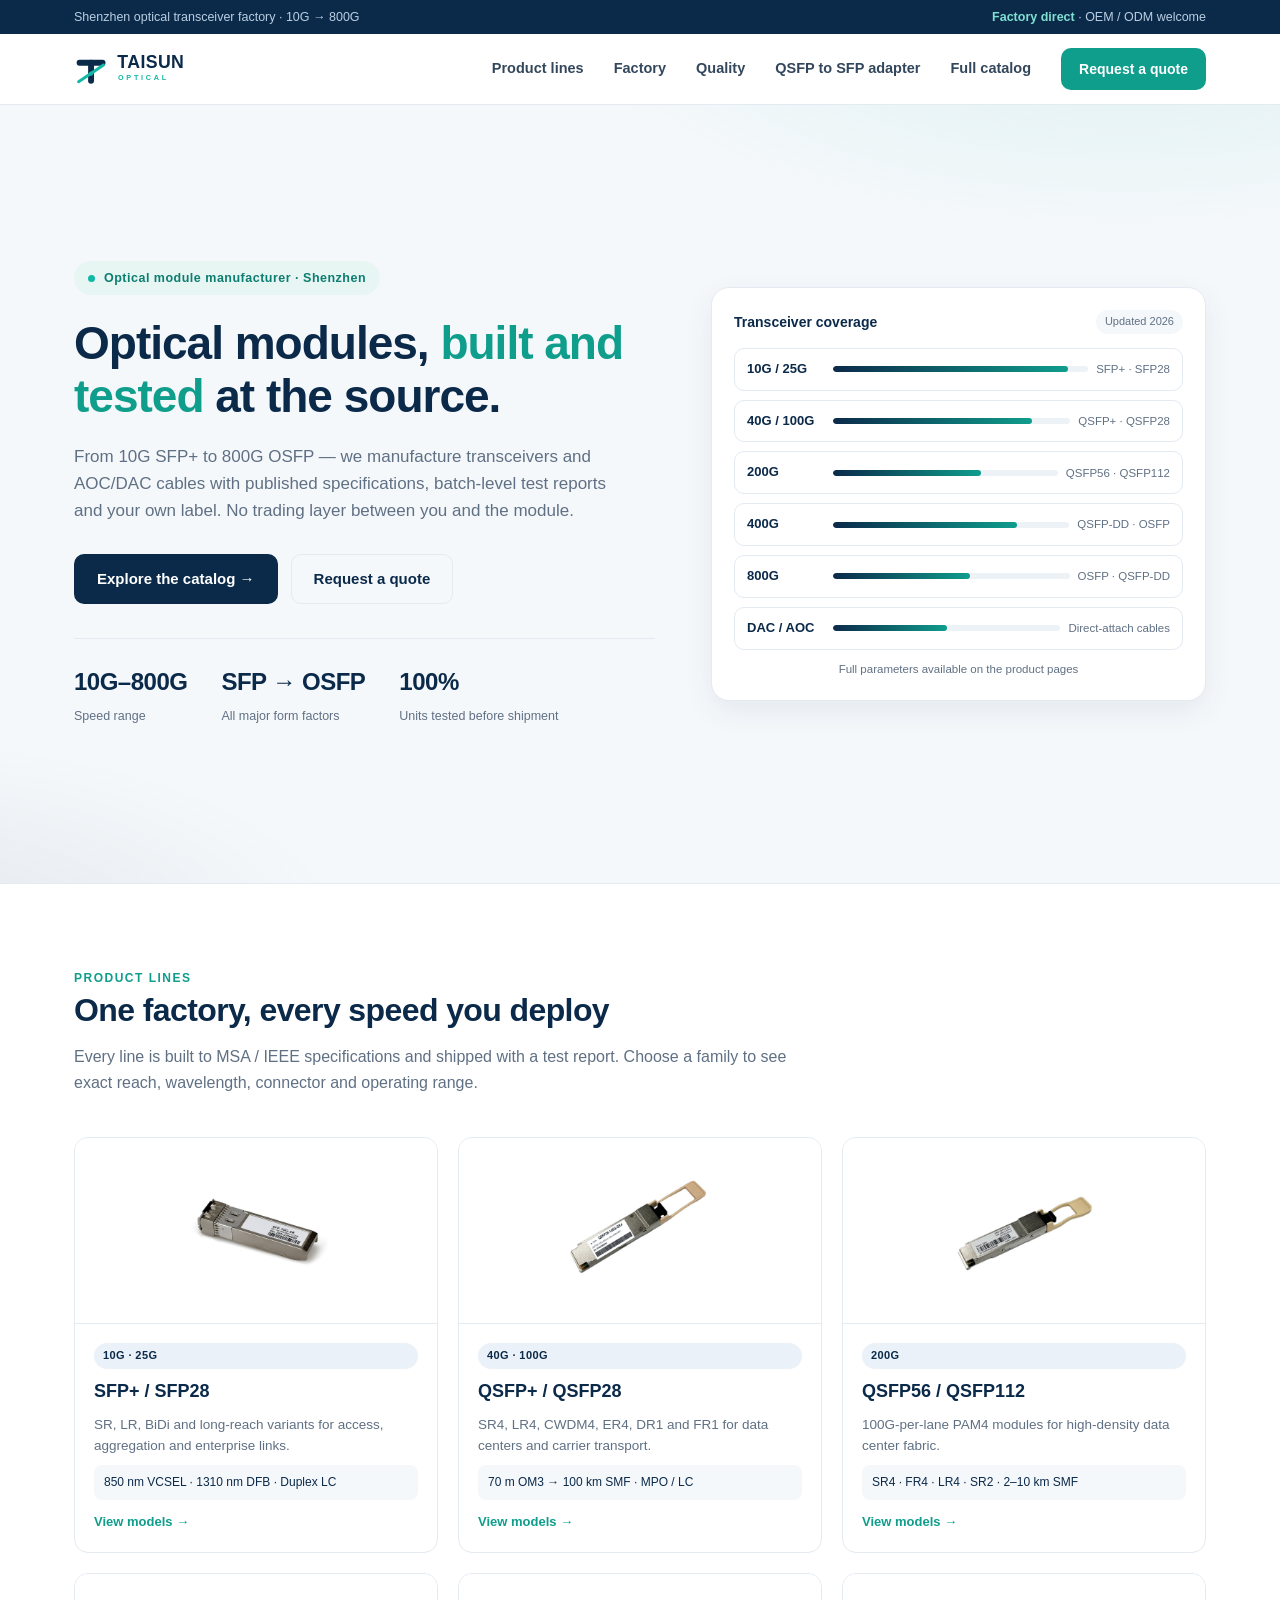
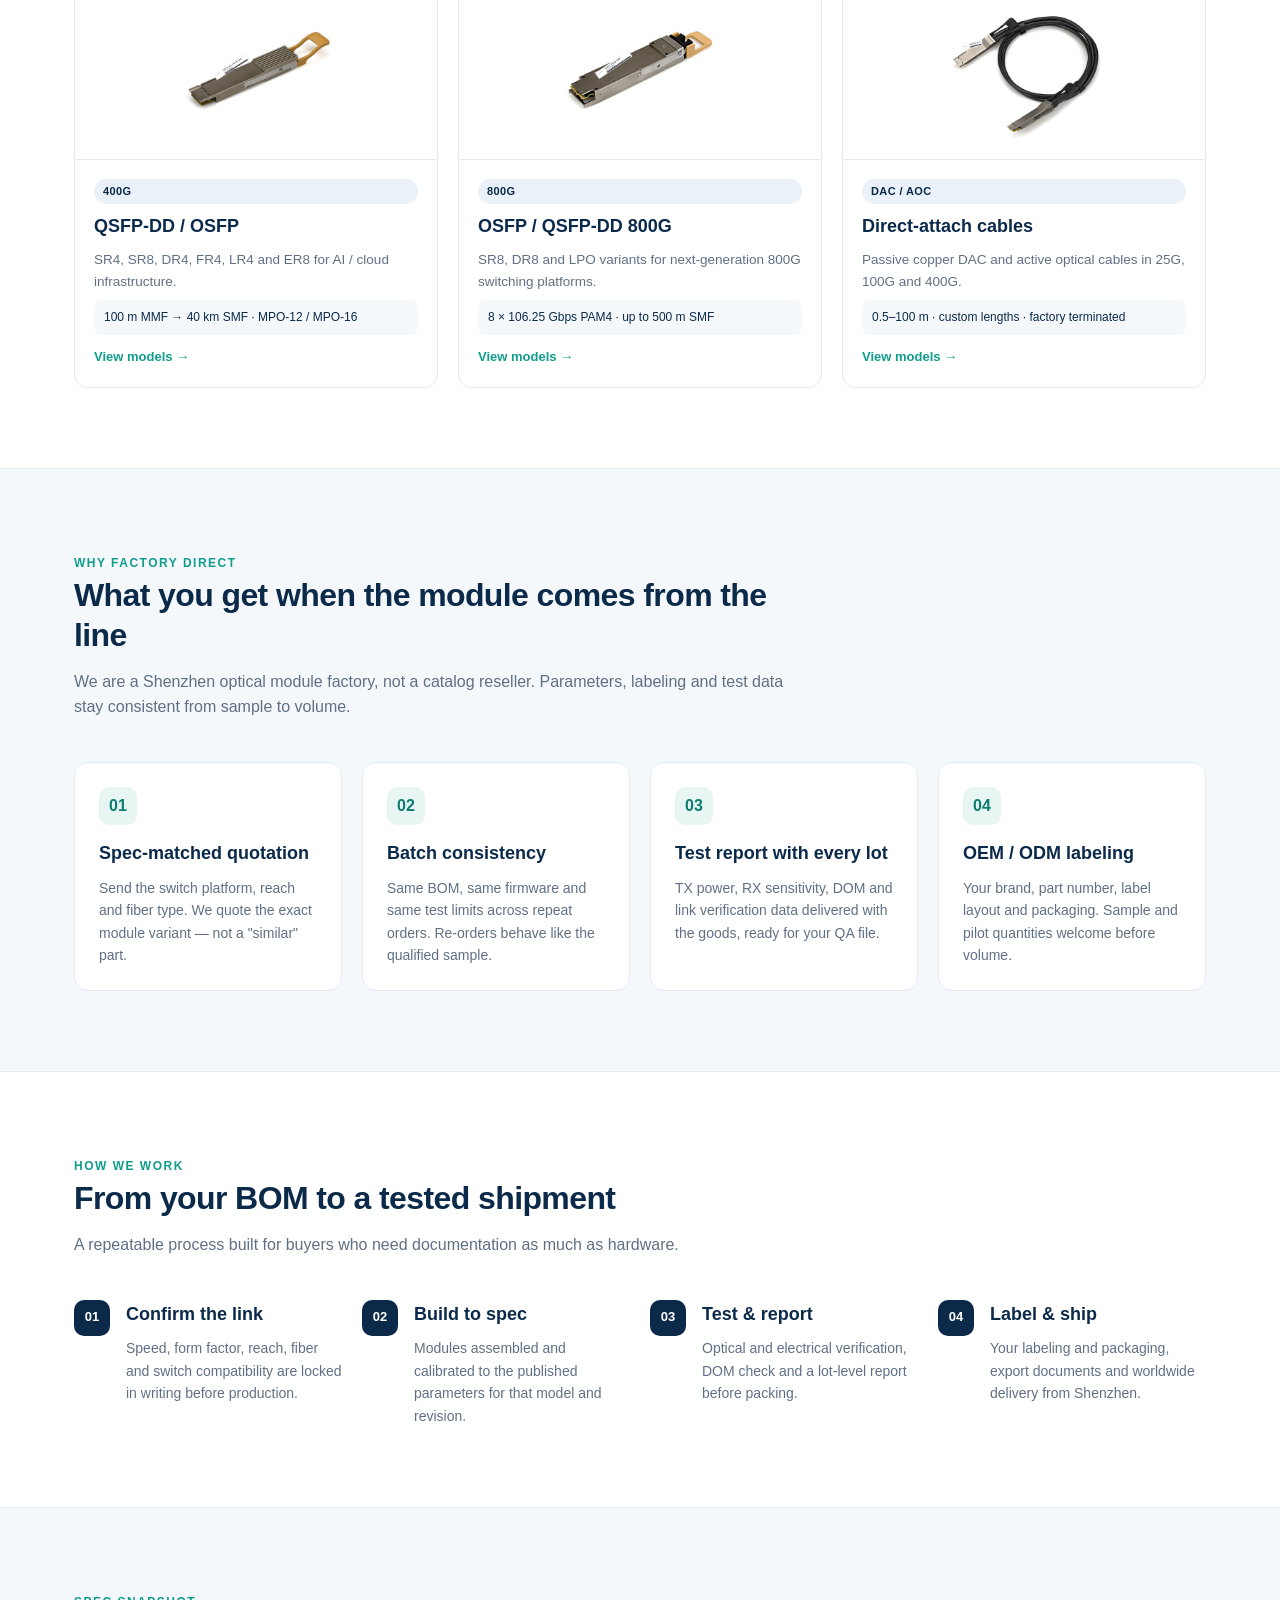
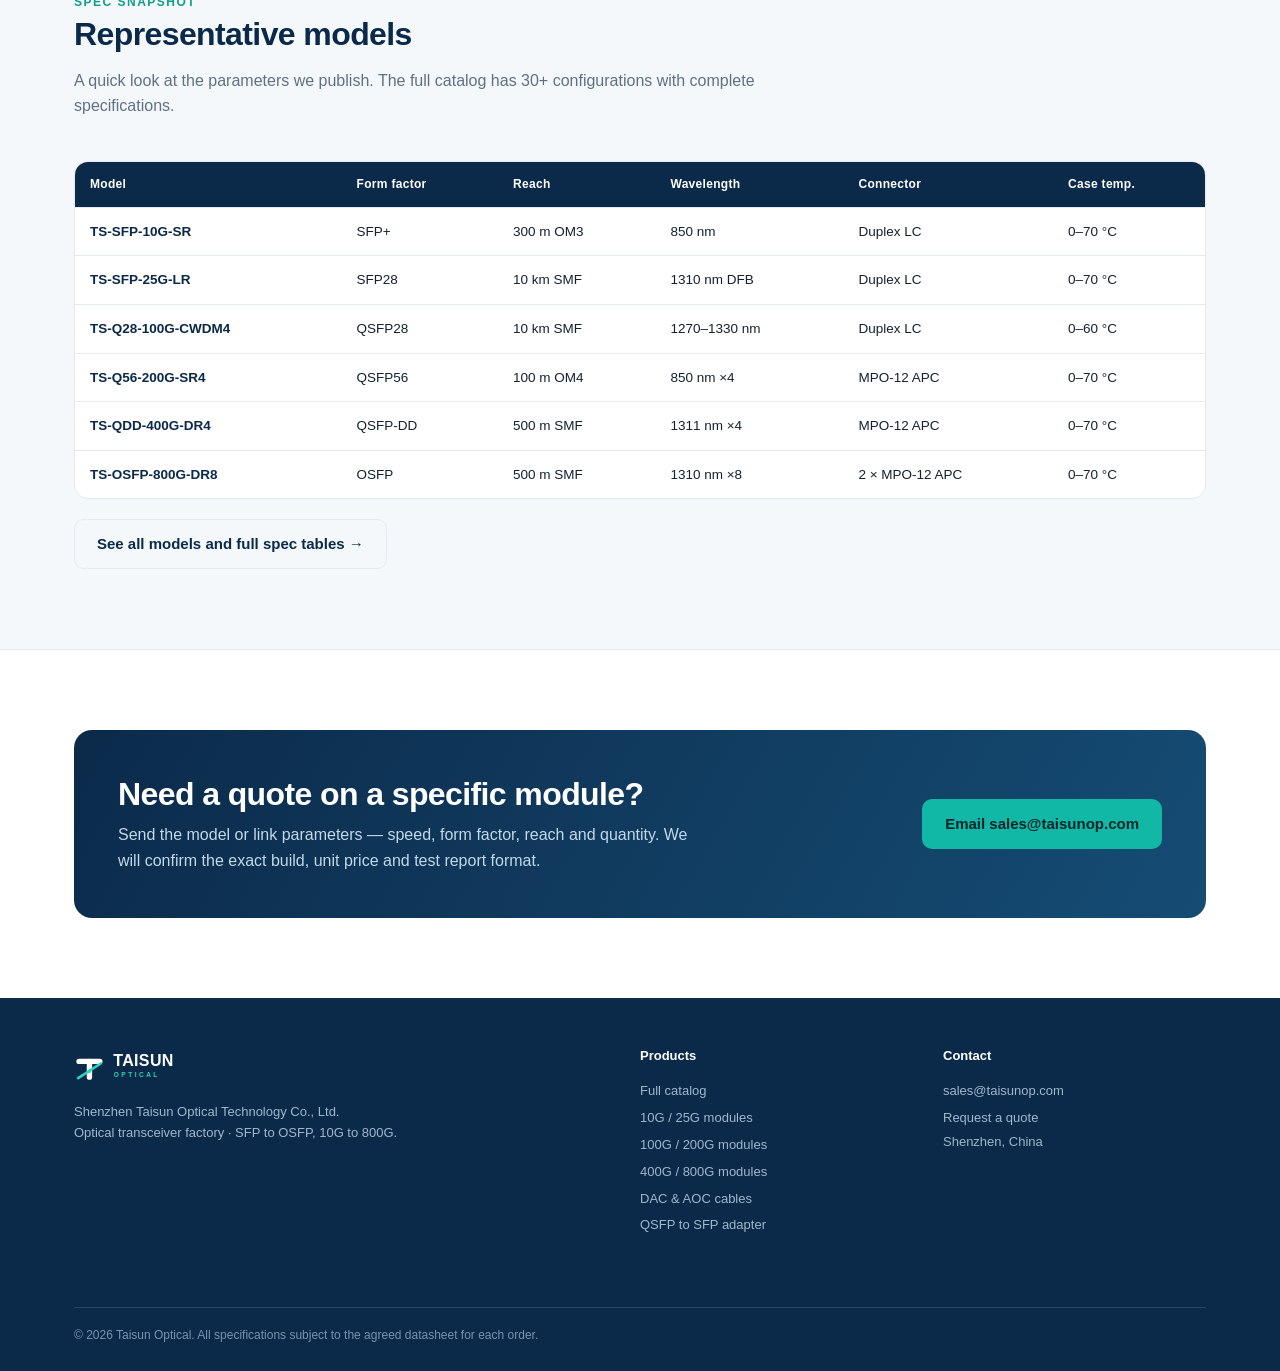
==== commit 91eb39fe: "Add QTSA landing page + nav links" ====
--- a/index.html
+++ b/index.html
@@ -17,6 +17,7 @@
     <a href="#families">Product lines</a>
     <a href="#capability">Factory</a>
     <a href="#quality">Quality</a>
+    <a href="qtsa-adapter.html">QSFP to SFP adapter</a>
     <a href="products.html">Full catalog</a>
     <a href="#contact" class="btn teal">Request a quote</a>
   </nav>
@@ -111,7 +112,7 @@
 
 <footer><div class="wrap">
   <div><img src="assets/logo/logo-light.svg" alt="Taisun Optical"><p>Shenzhen Taisun Optical Technology Co., Ltd.<br>Optical transceiver factory · SFP to OSFP, 10G to 800G.</p></div>
-  <div><h5>Products</h5><a href="products.html">Full catalog</a><a href="products.html">10G / 25G modules</a><a href="products.html">100G / 200G modules</a><a href="products.html">400G / 800G modules</a><a href="products.html">DAC &amp; AOC cables</a></div>
+  <div><h5>Products</h5><a href="products.html">Full catalog</a><a href="products.html">10G / 25G modules</a><a href="products.html">100G / 200G modules</a><a href="products.html">400G / 800G modules</a><a href="products.html">DAC &amp; AOC cables</a><a href="qtsa-adapter.html">QSFP to SFP adapter</a></div>
   <div><h5>Contact</h5><a href="mailto:sales@taisunop.com">sales@taisunop.com</a><a href="products.html">Request a quote</a><span>Shenzhen, China</span></div>
   <div class="bottom" style="grid-column:1/-1">© 2026 Taisun Optical. All specifications subject to the agreed datasheet for each order.</div>
 </div></footer>
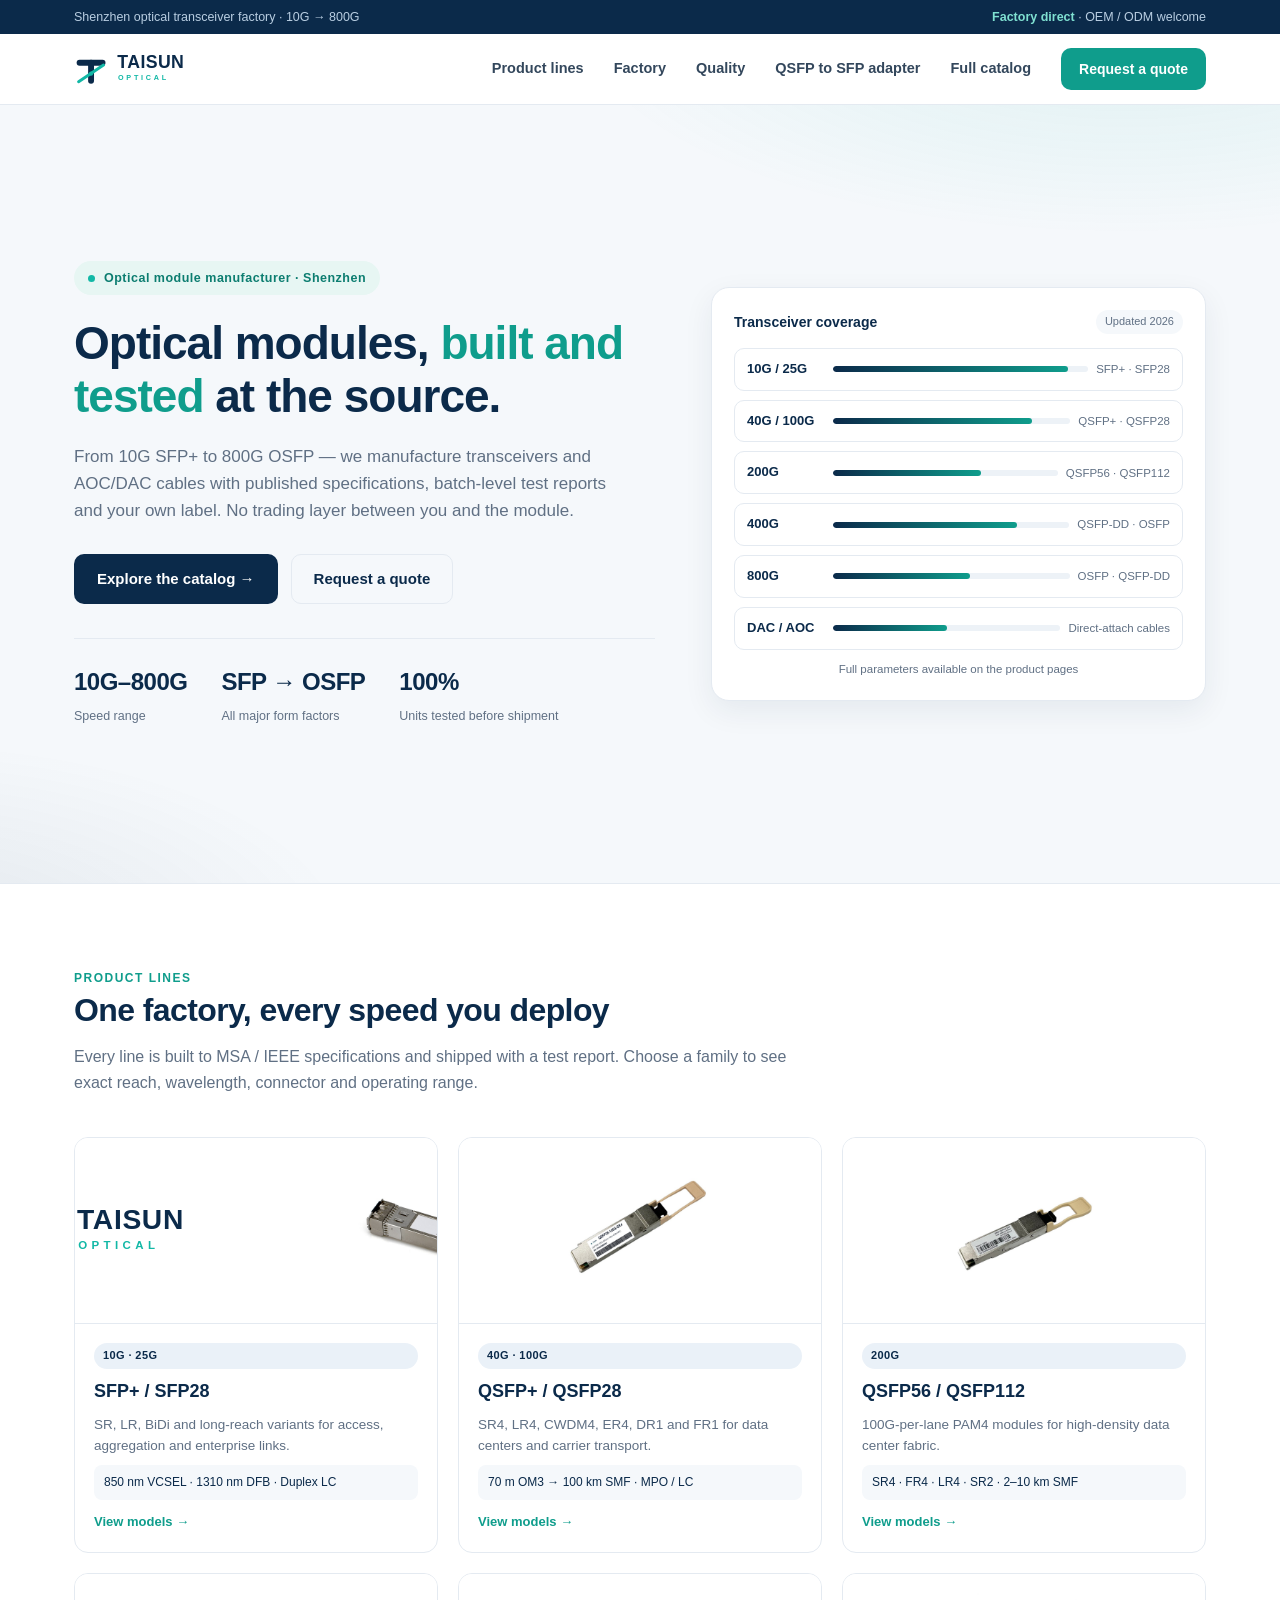
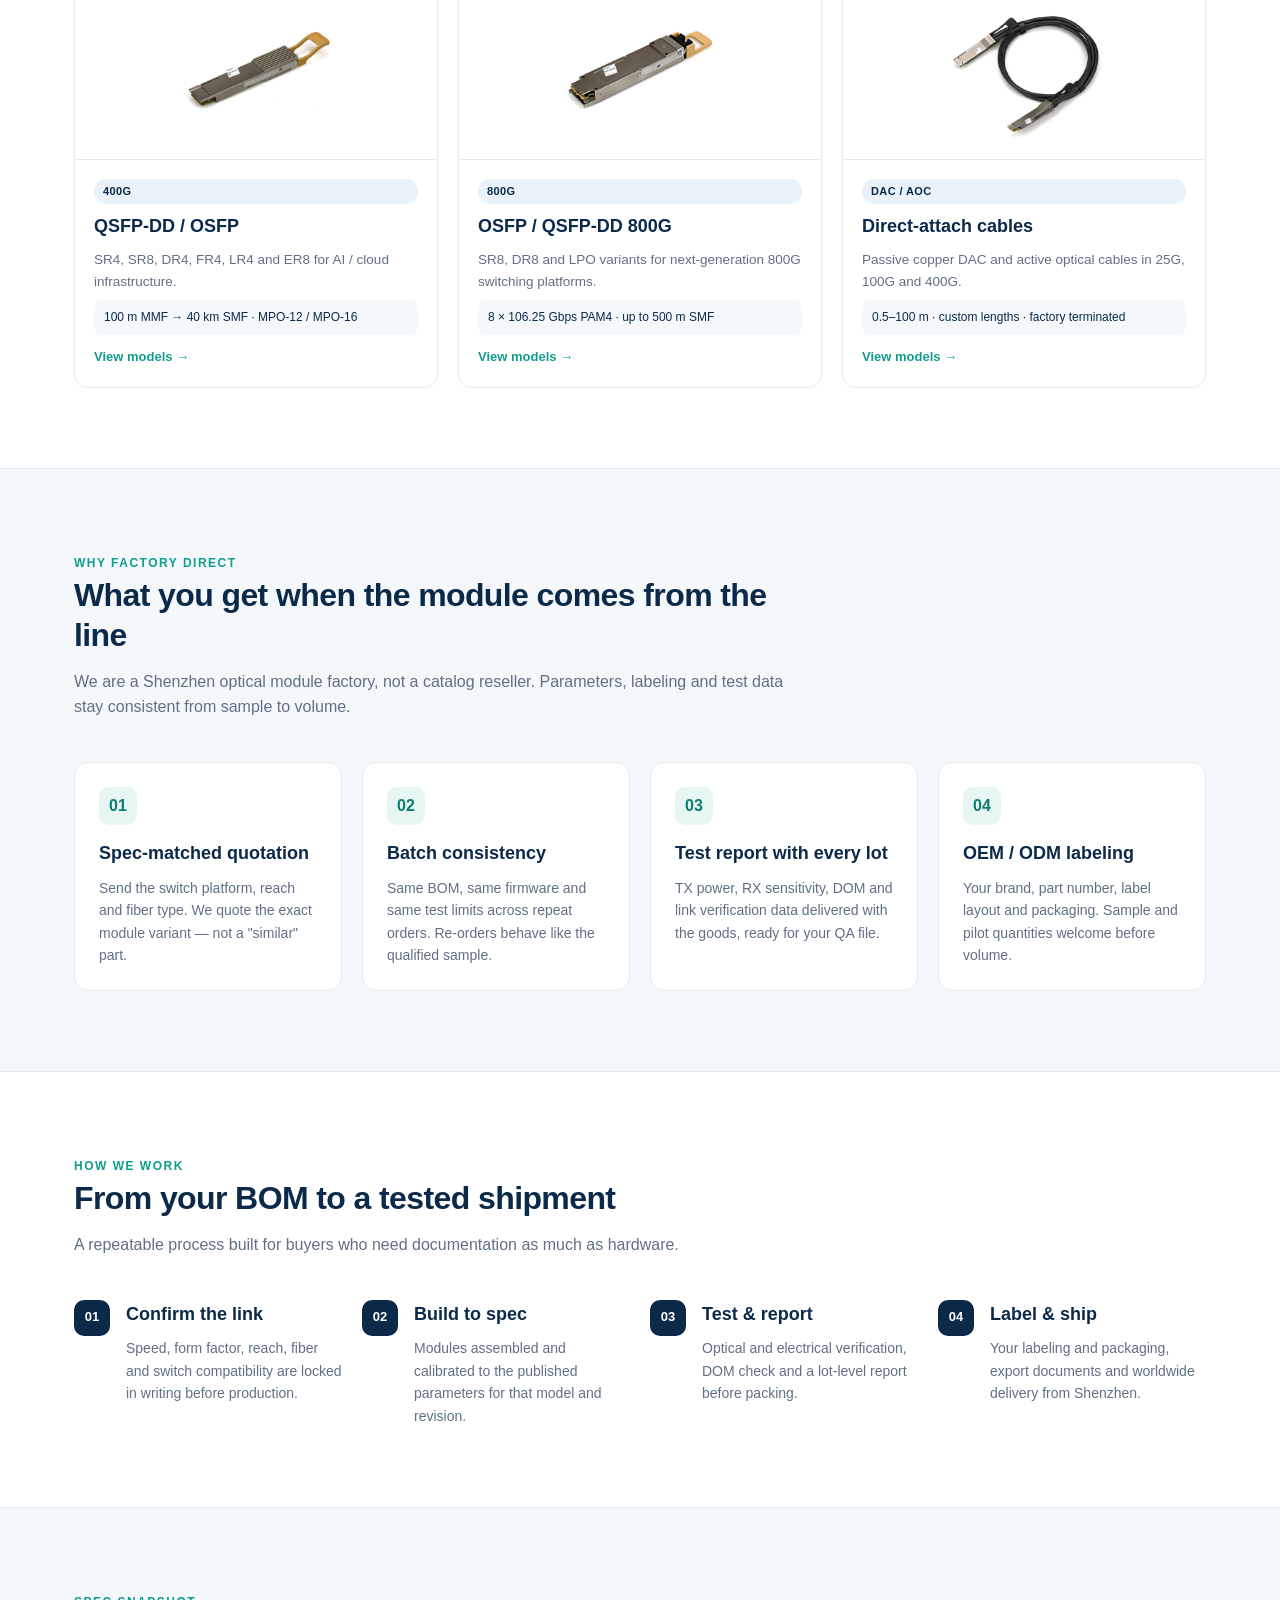
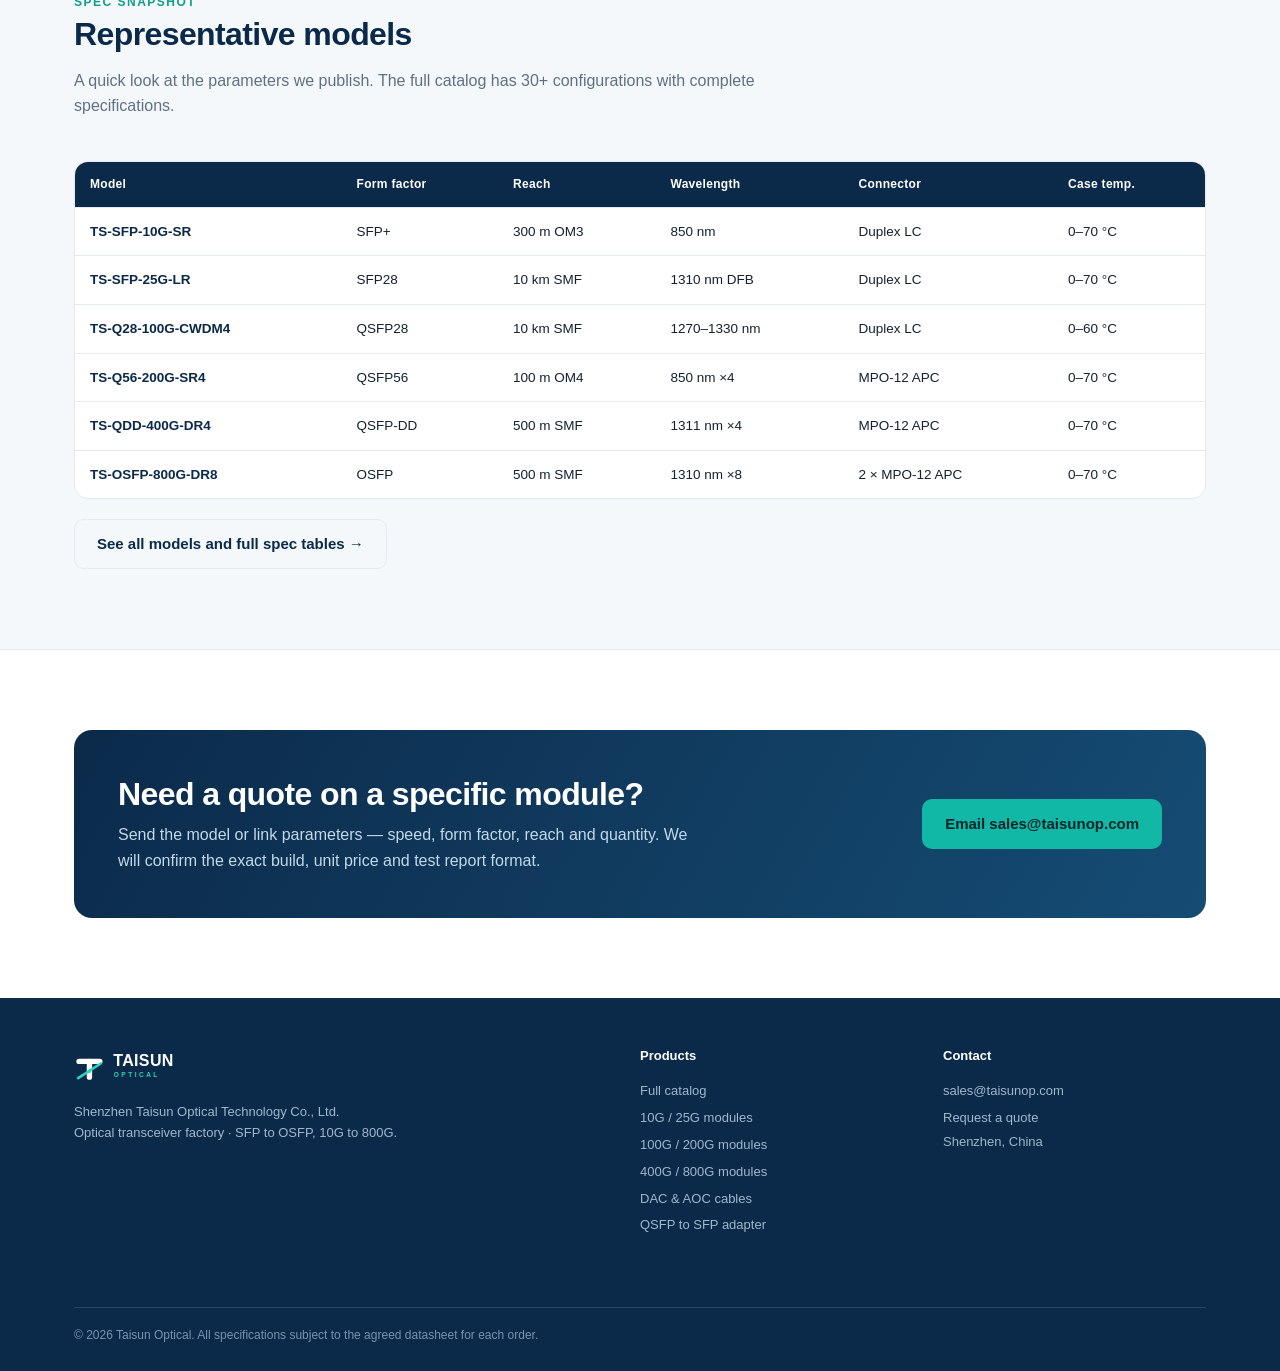
==== commit 98ce24d6: "Add Taisun Optical logo to product cards" ====
--- a/index.html
+++ b/index.html
@@ -59,7 +59,7 @@
     <p class="sub">Every line is built to MSA / IEEE specifications and shipped with a test report. Choose a family to see exact reach, wavelength, connector and operating range.</p>
   </div>
   <div class="grid g3">
-    <article class="fam"><div class="pic"><img src="assets/images/sfp-10g-sr.jpg" alt="10G SFP+ optical transceiver"></div><div class="body"><span class="tag navy">10G · 25G</span><h3>SFP+ / SFP28</h3><p>SR, LR, BiDi and long-reach variants for access, aggregation and enterprise links.</p><div class="kv">850 nm VCSEL · 1310 nm DFB · Duplex LC</div><a class="more" href="products.html">View models →</a></div></article>
+    <article class="fam"><div class="pic"><img class="card-logo" src="assets/logo/logo.svg" alt="Taisun Optical logo"><img src="assets/images/sfp-10g-sr.jpg" alt="10G SFP+ optical transceiver"></div><div class="body"><span class="tag navy">10G · 25G</span><h3>SFP+ / SFP28</h3><p>SR, LR, BiDi and long-reach variants for access, aggregation and enterprise links.</p><div class="kv">850 nm VCSEL · 1310 nm DFB · Duplex LC</div><a class="more" href="products.html">View models →</a></div></article>
     <article class="fam"><div class="pic"><img src="assets/images/qsfp28-100g-sr4.jpg" alt="100G QSFP28 optical transceiver"></div><div class="body"><span class="tag navy">40G · 100G</span><h3>QSFP+ / QSFP28</h3><p>SR4, LR4, CWDM4, ER4, DR1 and FR1 for data centers and carrier transport.</p><div class="kv">70 m OM3 → 100 km SMF · MPO / LC</div><a class="more" href="products.html">View models →</a></div></article>
     <article class="fam"><div class="pic"><img src="assets/images/qsfp56-200g-sr4.jpg" alt="200G QSFP56 optical transceiver"></div><div class="body"><span class="tag navy">200G</span><h3>QSFP56 / QSFP112</h3><p>100G-per-lane PAM4 modules for high-density data center fabric.</p><div class="kv">SR4 · FR4 · LR4 · SR2 · 2–10 km SMF</div><a class="more" href="products.html">View models →</a></div></article>
     <article class="fam"><div class="pic"><img src="assets/images/qdd-400g-sr8.jpg" alt="400G QSFP-DD optical transceiver"></div><div class="body"><span class="tag navy">400G</span><h3>QSFP-DD / OSFP</h3><p>SR4, SR8, DR4, FR4, LR4 and ER8 for AI / cloud infrastructure.</p><div class="kv">100 m MMF → 40 km SMF · MPO-12 / MPO-16</div><a class="more" href="products.html">View models →</a></div></article>
--- a/assets/style.css
+++ b/assets/style.css
@@ -145,6 +145,14 @@
 .note{font-size:12.5px;color:var(--muted);margin-top:22px;padding:14px 16px;background:var(--soft);border-left:3px solid var(--teal);border-radius:0 8px 8px 0}
 .empty{padding:60px;text-align:center;color:var(--muted)}
 
+/* QTSA landing page */
+.qtsa-hero .hero-pic{background:#fff;border:1px solid var(--line);border-radius:18px;padding:18px;box-shadow:var(--shadow);text-align:center}
+.qtsa-hero .hero-pic img{width:100%;max-height:420px;object-fit:contain;mix-blend-mode:multiply}
+.qtsa-hero .hero-pic .hc-foot{margin-top:8px}
+.spec-cards{display:grid;grid-template-columns:repeat(2,1fr);gap:18px;margin-top:22px}
+.spec-cards h3{font-size:16px;color:var(--teal);font-weight:800}
+@media(max-width:680px){.spec-cards{grid-template-columns:1fr}}
+
 @media(max-width:980px){
   .hero .wrap{grid-template-columns:1fr;padding-top:52px;padding-bottom:52px}
   .hero-card{max-width:560px}
